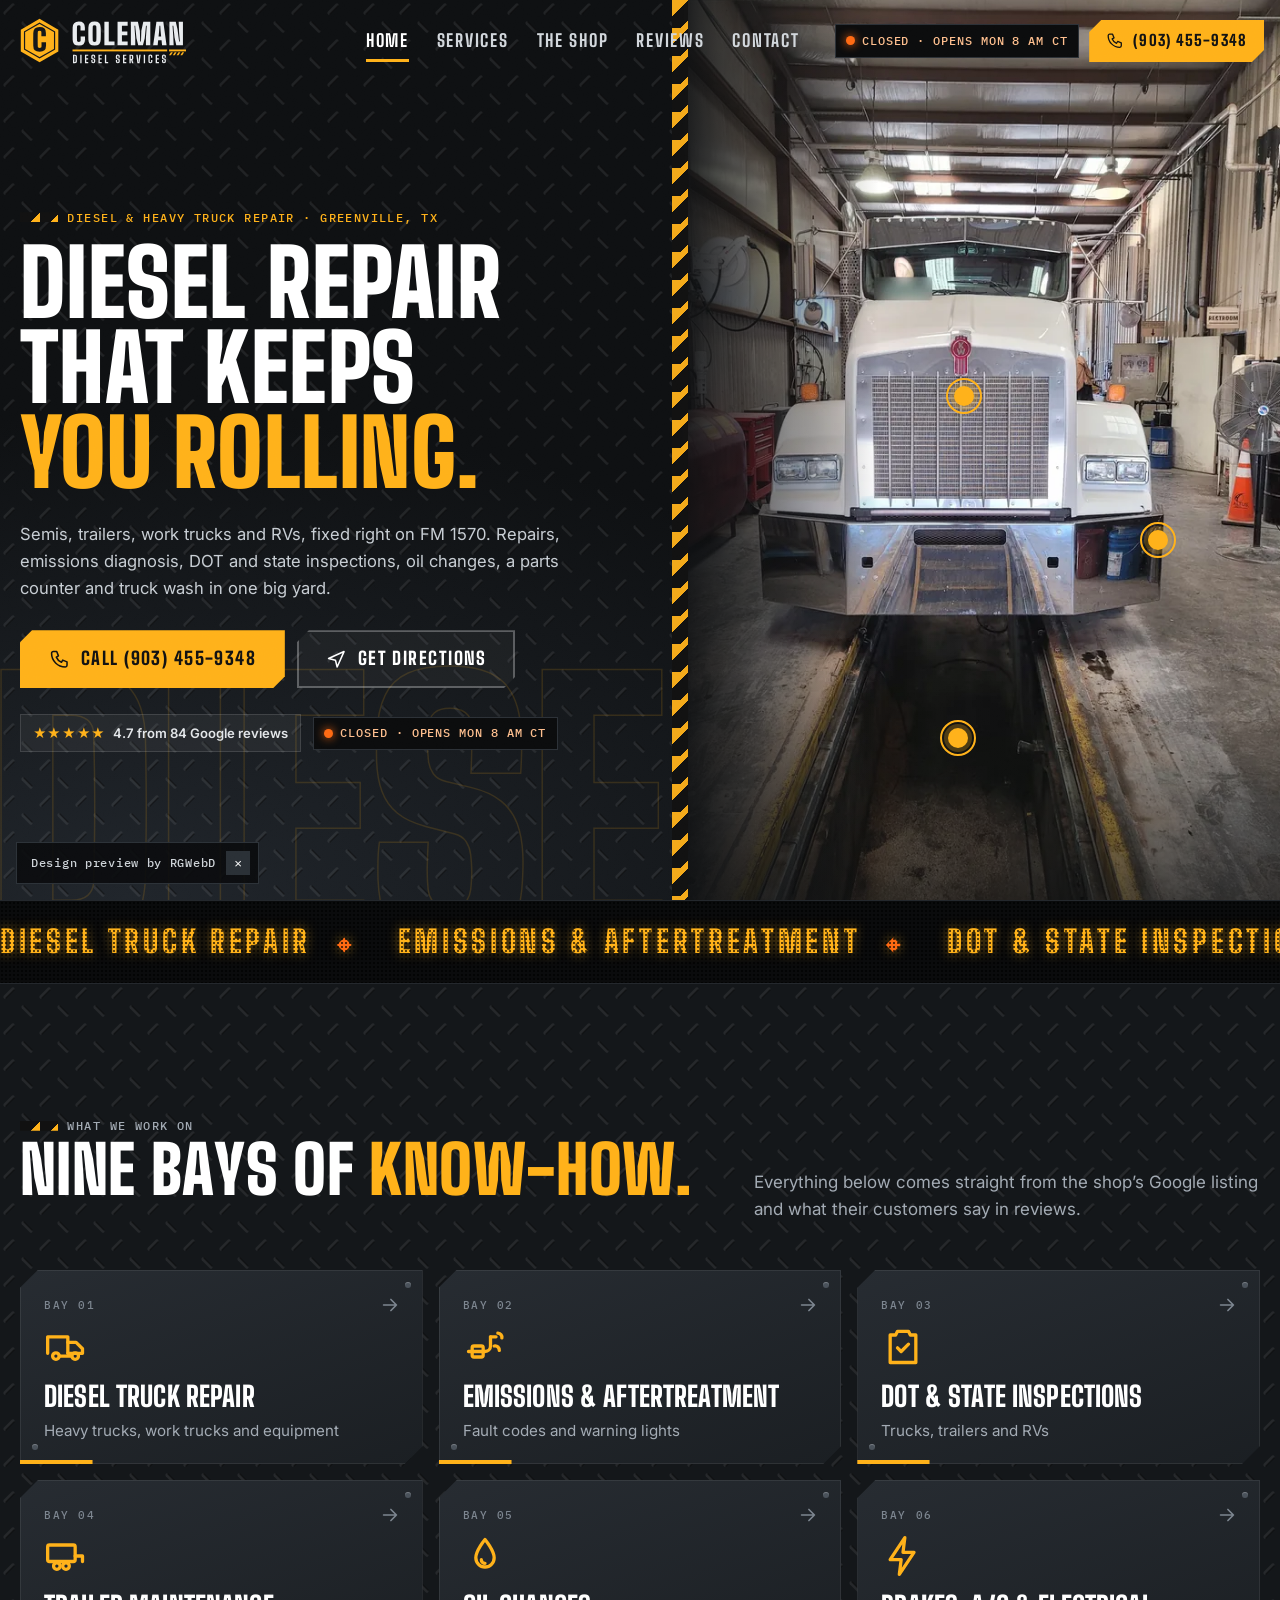
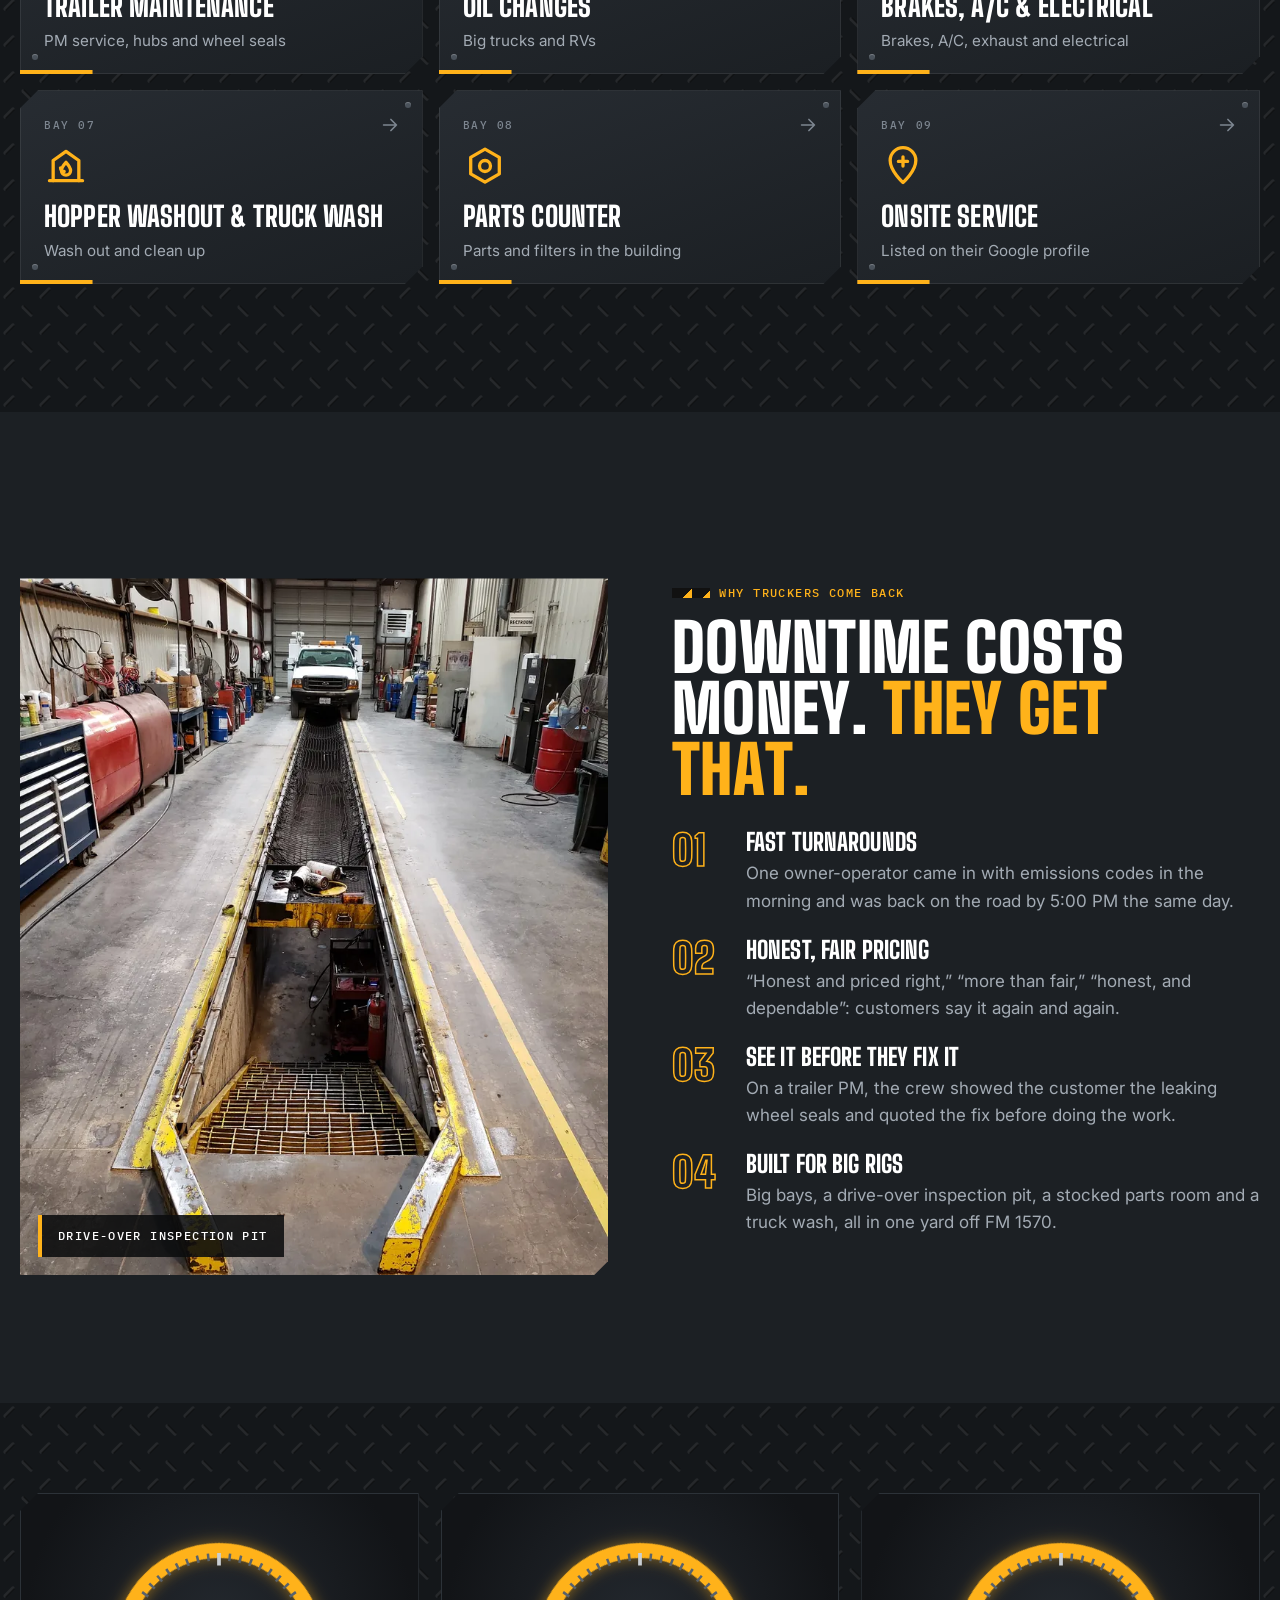
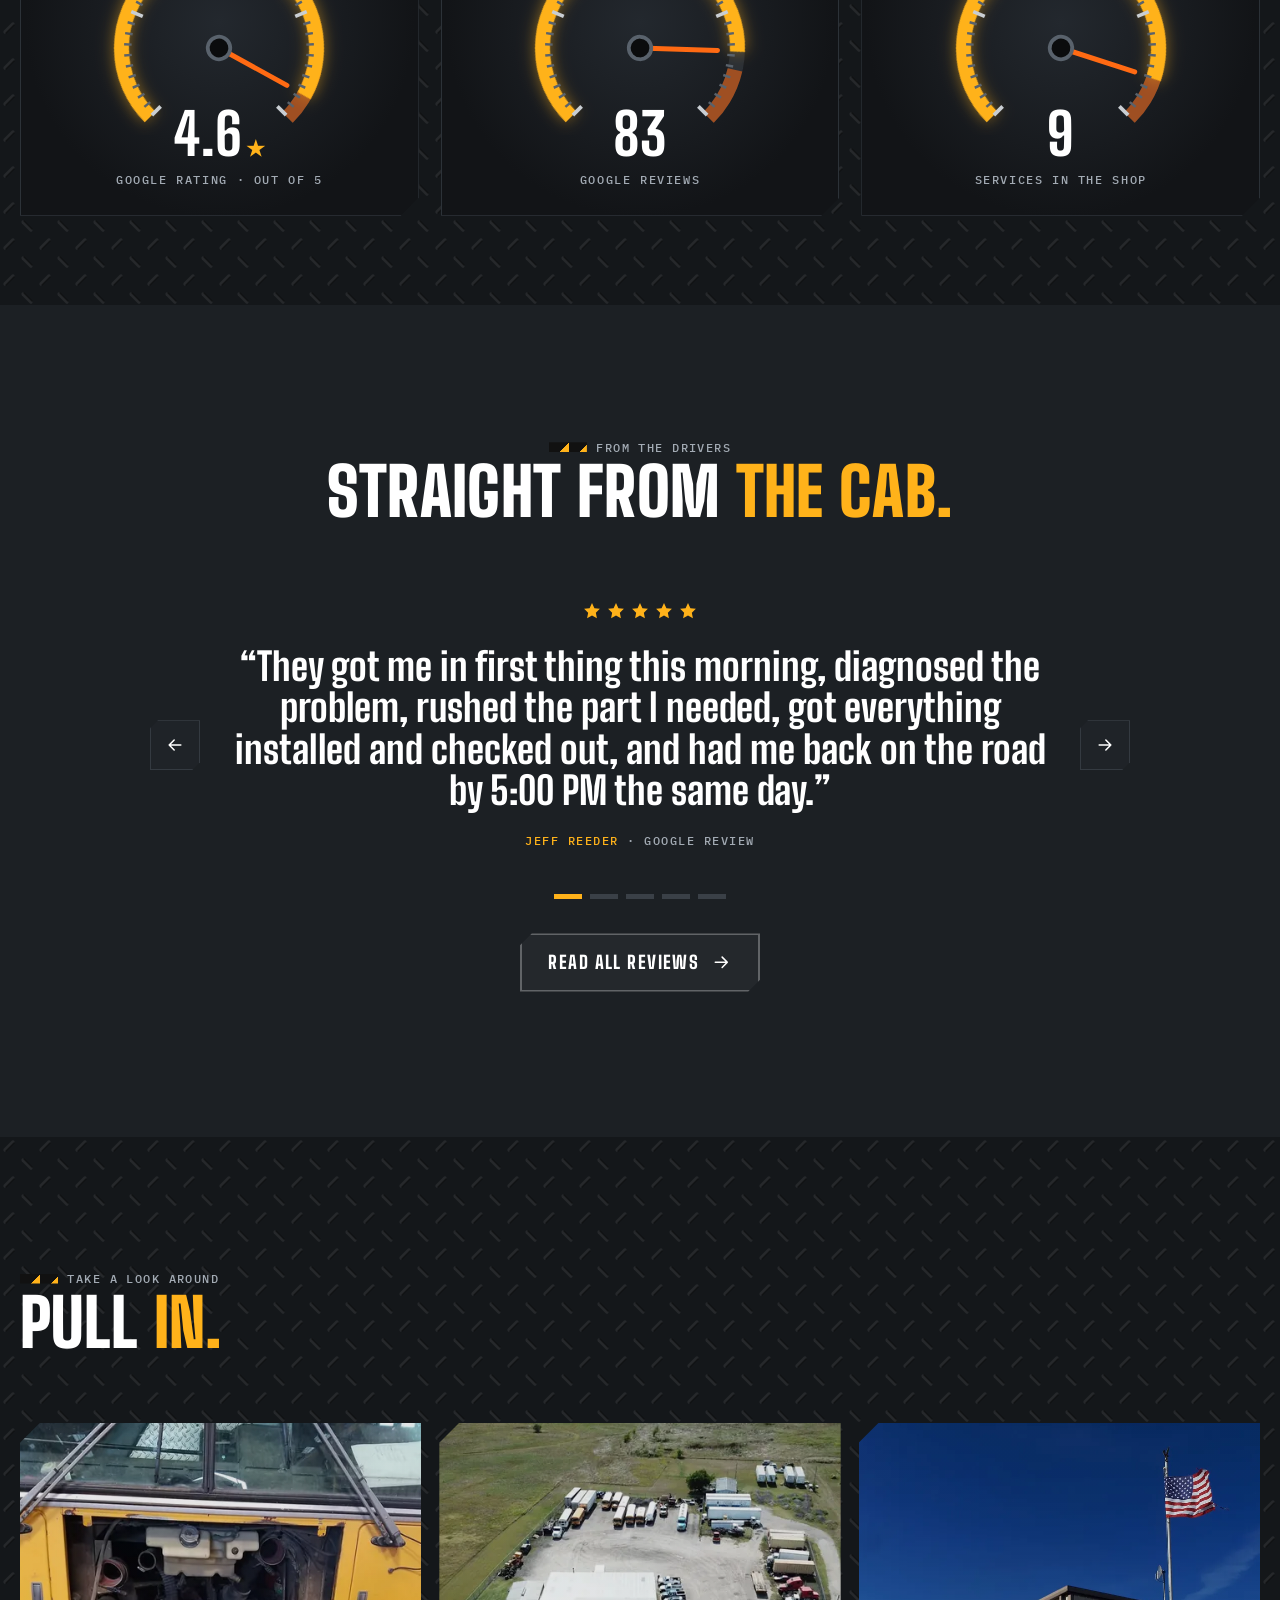
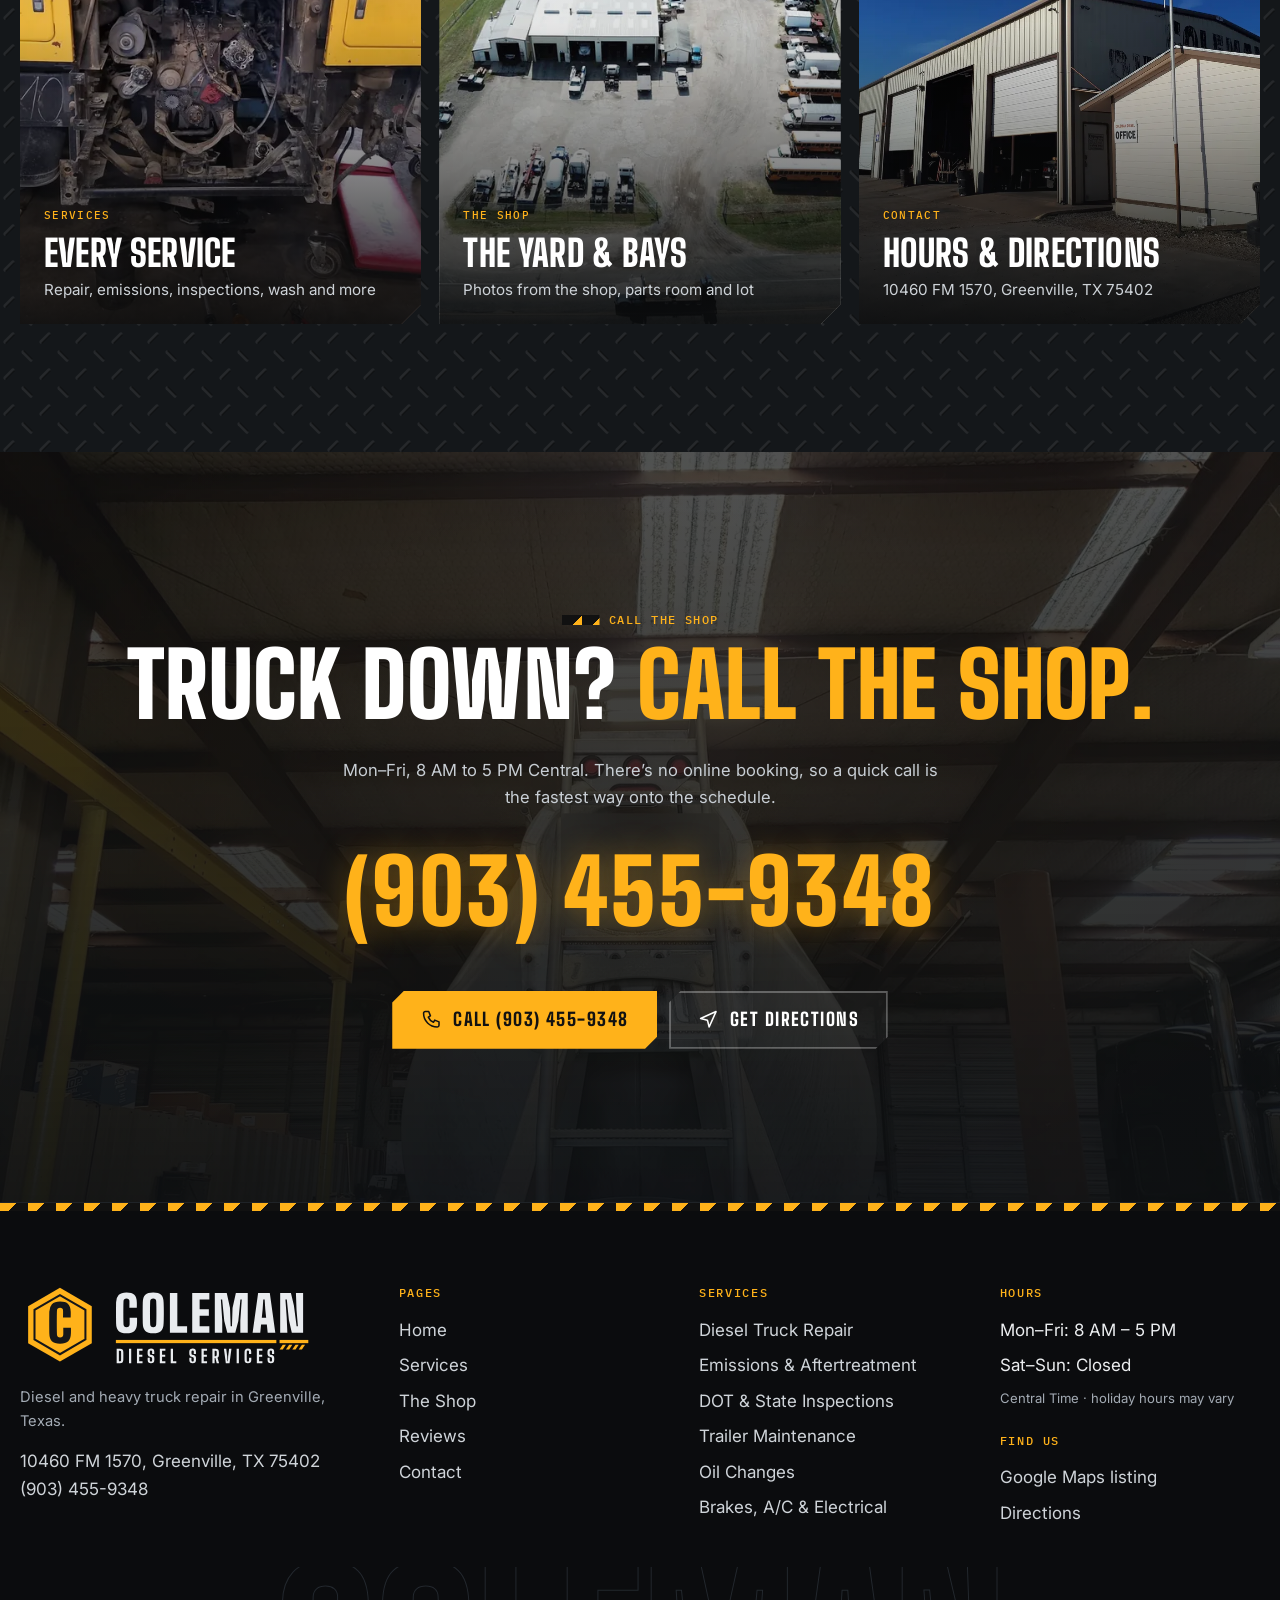
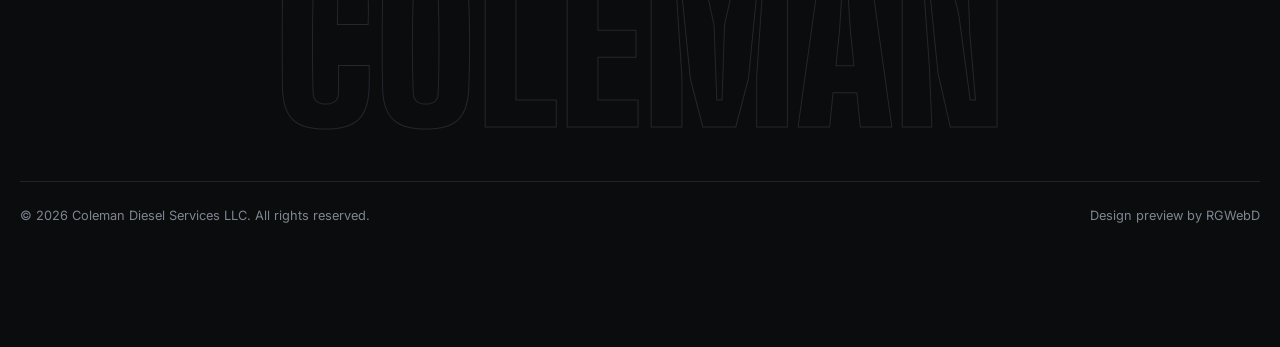
==== index.html @ b2504d12 "Coleman Diesel Services demo site: first build" ====
<!doctype html><html lang="en"><head><meta charset="utf-8"><meta name="viewport" content="width=device-width,initial-scale=1,viewport-fit=cover">
<title>Coleman Diesel Services | Diesel &amp; Heavy Truck Repair in Greenville, TX</title><meta name="description" content="Diesel and heavy truck repair in Greenville, TX: emissions diagnosis, DOT &amp; state inspections, trailer PM, oil changes, parts and truck wash. 4.7★ from 84 Google reviews. Call (903) 455-9348."><link rel="canonical" href="https://rgwebd.github.io/colemandiesel/"><meta name="robots" content="index,follow">
<meta name="theme-color" content="#0E1012"><link rel="icon" href="favicon.ico" sizes="any"><link rel="icon" href="assets/coleman-favicon.svg" type="image/svg+xml"><link rel="apple-touch-icon" href="apple-touch-icon.png">
<meta property="og:type" content="website"><meta property="og:site_name" content="Coleman Diesel Services"><meta property="og:title" content="Coleman Diesel Services | Diesel &amp; Heavy Truck Repair in Greenville, TX"><meta property="og:description" content="Diesel and heavy truck repair in Greenville, TX: emissions diagnosis, DOT &amp; state inspections, trailer PM, oil changes, parts and truck wash. 4.7★ from 84 Google reviews. Call (903) 455-9348."><meta property="og:url" content="https://rgwebd.github.io/colemandiesel/"><meta property="og:image" content="https://rgwebd.github.io/colemandiesel/assets/og-image.jpg"><meta property="og:image:width" content="1200"><meta property="og:image:height" content="630"><meta property="og:locale" content="en_US">
<meta name="twitter:card" content="summary_large_image"><meta name="twitter:title" content="Coleman Diesel Services | Diesel &amp; Heavy Truck Repair in Greenville, TX"><meta name="twitter:description" content="Diesel and heavy truck repair in Greenville, TX: emissions diagnosis, DOT &amp; state inspections, trailer PM, oil changes, parts and truck wash. 4.7★ from 84 Google reviews. Call (903) 455-9348."><meta name="twitter:image" content="https://rgwebd.github.io/colemandiesel/assets/og-image.jpg">
<link rel="preload" href="assets/fonts/bigshoulders.woff2" as="font" type="font/woff2" crossorigin><link rel="preload" href="assets/fonts/inter.woff2" as="font" type="font/woff2" crossorigin>
<link rel="stylesheet" href="assets/styles.css"><script>document.documentElement.classList.add('js')</script><script type="application/ld+json">{"@context": "https://schema.org", "@type": "AutoRepair", "@id": "https://rgwebd.github.io/colemandiesel/#business", "name": "Coleman Diesel Services LLC", "alternateName": "Coleman Diesel Services", "description": "Diesel and heavy truck repair shop in Greenville, Texas: diesel truck repair, emissions and aftertreatment diagnosis, DOT and state inspections, trailer maintenance, oil changes, brakes, A/C, a parts counter, and hopper washout and truck wash.", "url": "https://rgwebd.github.io/colemandiesel/", "telephone": "+1-903-455-9348", "image": ["https://rgwebd.github.io/colemandiesel/assets/img/g03-1600.webp", "https://rgwebd.github.io/colemandiesel/assets/img/g19-1600.webp", "https://rgwebd.github.io/colemandiesel/assets/og-image.jpg"], "logo": "https://rgwebd.github.io/colemandiesel/assets/favicon-512.png", "address": {"@type": "PostalAddress", "streetAddress": "10460 FM 1570", "addressLocality": "Greenville", "addressRegion": "TX", "postalCode": "75402", "addressCountry": "US"}, "geo": {"@type": "GeoCoordinates", "latitude": 33.0779342, "longitude": -96.152201}, "hasMap": "https://www.google.com/maps/place/Coleman+Diesel+Services+LLC/@33.0779342,-96.152201,17z/", "sameAs": ["https://www.google.com/maps/place/Coleman+Diesel+Services+LLC/@33.0779342,-96.152201,17z/"], "openingHoursSpecification": [{"@type": "OpeningHoursSpecification", "dayOfWeek": ["Monday", "Tuesday", "Wednesday", "Thursday", "Friday"], "opens": "08:00", "closes": "17:00"}], "paymentAccepted": "Check, Credit Card, Debit Card, NFC mobile payments", "amenityFeature": [{"@type": "LocationFeatureSpecification", "name": "Wheelchair-accessible parking lot", "value": true}, {"@type": "LocationFeatureSpecification", "name": "Wheelchair-accessible restroom", "value": true}, {"@type": "LocationFeatureSpecification", "name": "Restroom", "value": true}, {"@type": "LocationFeatureSpecification", "name": "On-site parking", "value": true}], "aggregateRating": {"@type": "AggregateRating", "ratingValue": 4.7, "reviewCount": 84, "bestRating": 5}, "makesOffer": [{"@type": "Offer", "itemOffered": {"@type": "Service", "name": "Diesel Truck Repair", "url": "https://rgwebd.github.io/colemandiesel/services.html#diesel-repair"}}, {"@type": "Offer", "itemOffered": {"@type": "Service", "name": "Emissions & Aftertreatment", "url": "https://rgwebd.github.io/colemandiesel/services.html#emissions"}}, {"@type": "Offer", "itemOffered": {"@type": "Service", "name": "DOT & State Inspections", "url": "https://rgwebd.github.io/colemandiesel/services.html#inspections"}}, {"@type": "Offer", "itemOffered": {"@type": "Service", "name": "Trailer Maintenance", "url": "https://rgwebd.github.io/colemandiesel/services.html#trailers"}}, {"@type": "Offer", "itemOffered": {"@type": "Service", "name": "Oil Changes", "url": "https://rgwebd.github.io/colemandiesel/services.html#oil-change"}}, {"@type": "Offer", "itemOffered": {"@type": "Service", "name": "Brakes, A/C & Electrical", "url": "https://rgwebd.github.io/colemandiesel/services.html#brakes-ac-electrical"}}, {"@type": "Offer", "itemOffered": {"@type": "Service", "name": "Hopper Washout & Truck Wash", "url": "https://rgwebd.github.io/colemandiesel/services.html#wash"}}, {"@type": "Offer", "itemOffered": {"@type": "Service", "name": "Parts Counter", "url": "https://rgwebd.github.io/colemandiesel/services.html#parts"}}, {"@type": "Offer", "itemOffered": {"@type": "Service", "name": "Onsite Service", "url": "https://rgwebd.github.io/colemandiesel/services.html#onsite"}}]}</script></head>
<body><a class="skip" href="#main">Skip to content</a><div class="progress" aria-hidden="true"></div>
<header class="hdr"><div class="wrap"><a class="brand" href="index.html" aria-label="Coleman Diesel Services home"><img src="assets/coleman-horizontal-light.svg" width="363" height="106" alt="Coleman Diesel Services"></a>
<nav class="nav" aria-label="Main"><a href="index.html" aria-current="page">Home</a><a href="services.html">Services</a><a href="shop.html">The Shop</a><a href="reviews.html">Reviews</a><a href="contact.html">Contact</a></nav><div class="hdr-cta"><span class="status" data-status><i></i><span>Mon–Fri 8 AM–5 PM CT</span></span><a class="btn sm mag" href="tel:+19034559348"><svg viewBox="0 0 24 24" fill="none" stroke="currentColor" stroke-width="1.8" stroke-linecap="round" stroke-linejoin="round" aria-hidden="true"><path d="M5 3h4l2 5-2.5 1.5a11 11 0 0 0 6 6L16 13l5 2v4a2 2 0 0 1-2 2A16 16 0 0 1 3 5a2 2 0 0 1 2-2z"/></svg><span class="lbl">(903) 455-9348</span></a></div>
<button class="burger" type="button" aria-expanded="false" aria-controls="mnav" aria-label="Open menu"><span></span><span></span><span></span></button></div></header>
<nav class="mnav" id="mnav" aria-label="Mobile" aria-hidden="true"><a href="index.html" aria-current="page">Home</a><a href="services.html">Services</a><a href="shop.html">The Shop</a><a href="reviews.html">Reviews</a><a href="contact.html">Contact</a><div class="ctas"><a class="btn mag " href="tel:+19034559348"><svg viewBox="0 0 24 24" fill="none" stroke="currentColor" stroke-width="1.8" stroke-linecap="round" stroke-linejoin="round" aria-hidden="true"><path d="M5 3h4l2 5-2.5 1.5a11 11 0 0 0 6 6L16 13l5 2v4a2 2 0 0 1-2 2A16 16 0 0 1 3 5a2 2 0 0 1 2-2z"/></svg><span class="lbl">Call (903) 455-9348</span></a><a class="btn mag ghost" href="https://www.google.com/maps/dir/?api=1&destination=Coleman+Diesel+Services+LLC%2C+10460+FM+1570%2C+Greenville%2C+TX+75402" target="_blank" rel="noopener"><svg viewBox="0 0 24 24" fill="none" stroke="currentColor" stroke-width="1.8" stroke-linecap="round" stroke-linejoin="round" aria-hidden="true"><path d="M3 11l18-8-8 18-2-8z"/></svg><span class="lbl">Get directions</span></a></div><p style="margin-top:18px"><span class="status" data-status><i></i><span>Mon–Fri 8 AM–5 PM CT</span></span></p></nav><main id="main"><div class="door" aria-hidden="true"><div class="slats"></div><div class="beacon"><img src="assets/coleman-emblem.svg" width="100" height="100" alt=""><p>BAY DOOR OPENING</p></div></div>
<section class="hero" aria-labelledby="h1"><div class="bgword" aria-hidden="true">DIESEL</div>
<div class="hero-copy"><p class="kicker fade">Diesel &amp; heavy truck repair · Greenville, TX</p>
<h1 id="h1"><span class="l"><span>Diesel repair</span></span><span class="l"><span>that keeps</span></span><span class="l"><span class="amb">you rolling.</span></span></h1>
<p class="lead fade">Semis, trailers, work trucks and RVs, fixed right on FM 1570. Repairs, emissions diagnosis, DOT and state inspections, oil changes, a parts counter and truck wash in one big yard.</p>
<div class="ctas fade d2"><a class="btn mag " href="tel:+19034559348"><svg viewBox="0 0 24 24" fill="none" stroke="currentColor" stroke-width="1.8" stroke-linecap="round" stroke-linejoin="round" aria-hidden="true"><path d="M5 3h4l2 5-2.5 1.5a11 11 0 0 0 6 6L16 13l5 2v4a2 2 0 0 1-2 2A16 16 0 0 1 3 5a2 2 0 0 1 2-2z"/></svg><span class="lbl">Call (903) 455-9348</span></a><a class="btn mag ghost" href="https://www.google.com/maps/dir/?api=1&destination=Coleman+Diesel+Services+LLC%2C+10460+FM+1570%2C+Greenville%2C+TX+75402" target="_blank" rel="noopener"><svg viewBox="0 0 24 24" fill="none" stroke="currentColor" stroke-width="1.8" stroke-linecap="round" stroke-linejoin="round" aria-hidden="true"><path d="M3 11l18-8-8 18-2-8z"/></svg><span class="lbl">Get directions</span></a></div>
<div class="trust fade d2"><a class="chip" href="https://maps.app.goo.gl/Wjjb2HDQk1zbNbVv6" target="_blank" rel="noopener"><span class="st">★★★★★</span> 4.7 from 84 Google reviews</a><span class="status" data-status><i></i><span>Mon–Fri 8 AM–5 PM CT</span></span></div></div>
<div class="hero-media"><div class="ph"><img src="assets/img/g03-1600.webp" srcset="assets/img/g03-800.webp 800w, assets/img/g03-1600.webp 1500w" sizes="(max-width:980px) 100vw, 48vw" width="1500" height="2000" alt="White Kenworth parked over the inspection pit inside the shop" fetchpriority="high" decoding="async"></div><div class="beam" aria-hidden="true"></div><span class="post" aria-hidden="true"></span>
<div class="hs" style="left:48%;top:44%"><a href="services.html#diesel-repair"><span class="dot"></span><span class="lb">Diesel truck repair</span></a></div>
<div class="hs" style="left:47%;top:82%"><a href="services.html#inspections"><span class="dot"></span><span class="lb">Drive-over inspection pit</span></a></div>
<div class="hs" style="left:80%;top:60%"><a href="services.html#oil-change"><span class="dot"></span><span class="lb">Oil changes</span></a></div></div></section>
<div class="ticker" aria-hidden="true"><ul><li>Diesel Truck Repair</li><li>Emissions & Aftertreatment</li><li>DOT & State Inspections</li><li>Trailer Maintenance</li><li>Oil Changes</li><li>Brakes, A/C & Electrical</li><li>Hopper Washout & Truck Wash</li><li>Parts Counter</li><li>Onsite Service</li><li>Diesel Truck Repair</li><li>Emissions & Aftertreatment</li><li>DOT & State Inspections</li><li>Trailer Maintenance</li><li>Oil Changes</li><li>Brakes, A/C & Electrical</li><li>Hopper Washout & Truck Wash</li><li>Parts Counter</li><li>Onsite Service</li></ul></div>
<section class="sec plate"><div class="wrap"><div class="head"><div><p class="kicker">What we work on</p><h2 class="split-h">Nine bays of <span class="amb">know-how.</span></h2></div><p>Everything below comes straight from the shop’s Google listing and what their customers say in reviews.</p></div>
<div class="tags stagger"><a class="tcard" href="services.html#diesel-repair"><i class="rv a"></i><i class="rv b"></i><span class="no">BAY 01</span><span class="ic"><svg viewBox="0 0 24 24" fill="none" stroke="currentColor" stroke-width="1.8" stroke-linecap="round" stroke-linejoin="round" aria-hidden="true"><path d="M2 16V7h11v9"/><path d="M13 10h4.5l3.5 3.5V16h-8"/><circle cx="6.5" cy="17.5" r="1.8"/><circle cx="17" cy="17.5" r="1.8"/><path d="M8.3 17.5h6.9"/></svg></span><h3>Diesel Truck Repair</h3><p>Heavy trucks, work trucks and equipment</p><span class="arrow"><svg viewBox="0 0 24 24" fill="none" stroke="currentColor" stroke-width="1.8" stroke-linecap="round" stroke-linejoin="round" aria-hidden="true"><path d="M5 12h14M13 6l6 6-6 6"/></svg></span></a><a class="tcard" href="services.html#emissions"><i class="rv a"></i><i class="rv b"></i><span class="no">BAY 02</span><span class="ic"><svg viewBox="0 0 24 24" fill="none" stroke="currentColor" stroke-width="1.8" stroke-linecap="round" stroke-linejoin="round" aria-hidden="true"><path d="M3 15h9a3 3 0 0 0 3-3V7"/><path d="M15 7h3"/><path d="M17 12c1.8-.4 2.8 1 2.8 2.4M19 5c1.6.2 2.4 1.4 2.2 2.6"/><rect x="5" y="12" width="6" height="6" rx="1"/></svg></span><h3>Emissions & Aftertreatment</h3><p>Fault codes and warning lights</p><span class="arrow"><svg viewBox="0 0 24 24" fill="none" stroke="currentColor" stroke-width="1.8" stroke-linecap="round" stroke-linejoin="round" aria-hidden="true"><path d="M5 12h14M13 6l6 6-6 6"/></svg></span></a><a class="tcard" href="services.html#inspections"><i class="rv a"></i><i class="rv b"></i><span class="no">BAY 03</span><span class="ic"><svg viewBox="0 0 24 24" fill="none" stroke="currentColor" stroke-width="1.8" stroke-linecap="round" stroke-linejoin="round" aria-hidden="true"><path d="M9 4h6l1 2h3v15H5V6h3z"/><path d="M9 13l2 2 4-4"/></svg></span><h3>DOT & State Inspections</h3><p>Trucks, trailers and RVs</p><span class="arrow"><svg viewBox="0 0 24 24" fill="none" stroke="currentColor" stroke-width="1.8" stroke-linecap="round" stroke-linejoin="round" aria-hidden="true"><path d="M5 12h14M13 6l6 6-6 6"/></svg></span></a><a class="tcard" href="services.html#trailers"><i class="rv a"></i><i class="rv b"></i><span class="no">BAY 04</span><span class="ic"><svg viewBox="0 0 24 24" fill="none" stroke="currentColor" stroke-width="1.8" stroke-linecap="round" stroke-linejoin="round" aria-hidden="true"><rect x="2" y="6" width="15" height="9" rx="1"/><path d="M17 12h4v3"/><circle cx="7" cy="17.5" r="1.8"/><circle cx="12" cy="17.5" r="1.8"/></svg></span><h3>Trailer Maintenance</h3><p>PM service, hubs and wheel seals</p><span class="arrow"><svg viewBox="0 0 24 24" fill="none" stroke="currentColor" stroke-width="1.8" stroke-linecap="round" stroke-linejoin="round" aria-hidden="true"><path d="M5 12h14M13 6l6 6-6 6"/></svg></span></a><a class="tcard" href="services.html#oil-change"><i class="rv a"></i><i class="rv b"></i><span class="no">BAY 05</span><span class="ic"><svg viewBox="0 0 24 24" fill="none" stroke="currentColor" stroke-width="1.8" stroke-linecap="round" stroke-linejoin="round" aria-hidden="true"><path d="M12 3s5 6 5 10a5 5 0 0 1-10 0c0-4 5-10 5-10z"/><path d="M10 14a2 2 0 0 0 2 2"/></svg></span><h3>Oil Changes</h3><p>Big trucks and RVs</p><span class="arrow"><svg viewBox="0 0 24 24" fill="none" stroke="currentColor" stroke-width="1.8" stroke-linecap="round" stroke-linejoin="round" aria-hidden="true"><path d="M5 12h14M13 6l6 6-6 6"/></svg></span></a><a class="tcard" href="services.html#brakes-ac-electrical"><i class="rv a"></i><i class="rv b"></i><span class="no">BAY 06</span><span class="ic"><svg viewBox="0 0 24 24" fill="none" stroke="currentColor" stroke-width="1.8" stroke-linecap="round" stroke-linejoin="round" aria-hidden="true"><path d="M13 2L5 14h6l-1 8 8-12h-6z"/></svg></span><h3>Brakes, A/C & Electrical</h3><p>Brakes, A/C, exhaust and electrical</p><span class="arrow"><svg viewBox="0 0 24 24" fill="none" stroke="currentColor" stroke-width="1.8" stroke-linecap="round" stroke-linejoin="round" aria-hidden="true"><path d="M5 12h14M13 6l6 6-6 6"/></svg></span></a><a class="tcard" href="services.html#wash"><i class="rv a"></i><i class="rv b"></i><span class="no">BAY 07</span><span class="ic"><svg viewBox="0 0 24 24" fill="none" stroke="currentColor" stroke-width="1.8" stroke-linecap="round" stroke-linejoin="round" aria-hidden="true"><path d="M3 20h18"/><path d="M5 20V9l7-5 7 5v11"/><path d="M9 13c0 1.2.9 2 2 2M12 10s2.5 2.8 2.5 4.5a2.5 2.5 0 0 1-5 0C9.5 12.8 12 10 12 10z"/></svg></span><h3>Hopper Washout & Truck Wash</h3><p>Wash out and clean up</p><span class="arrow"><svg viewBox="0 0 24 24" fill="none" stroke="currentColor" stroke-width="1.8" stroke-linecap="round" stroke-linejoin="round" aria-hidden="true"><path d="M5 12h14M13 6l6 6-6 6"/></svg></span></a><a class="tcard" href="services.html#parts"><i class="rv a"></i><i class="rv b"></i><span class="no">BAY 08</span><span class="ic"><svg viewBox="0 0 24 24" fill="none" stroke="currentColor" stroke-width="1.8" stroke-linecap="round" stroke-linejoin="round" aria-hidden="true"><path d="M12 2.8l7.8 4.5v9L12 20.8l-7.8-4.5v-9z"/><circle cx="12" cy="12" r="3"/></svg></span><h3>Parts Counter</h3><p>Parts and filters in the building</p><span class="arrow"><svg viewBox="0 0 24 24" fill="none" stroke="currentColor" stroke-width="1.8" stroke-linecap="round" stroke-linejoin="round" aria-hidden="true"><path d="M5 12h14M13 6l6 6-6 6"/></svg></span></a><a class="tcard" href="services.html#onsite"><i class="rv a"></i><i class="rv b"></i><span class="no">BAY 09</span><span class="ic"><svg viewBox="0 0 24 24" fill="none" stroke="currentColor" stroke-width="1.8" stroke-linecap="round" stroke-linejoin="round" aria-hidden="true"><path d="M12 21s7-6.2 7-12a7 7 0 0 0-14 0c0 5.8 7 12 7 12z"/><path d="M9.5 9.5l5 0M12 7v5"/></svg></span><h3>Onsite Service</h3><p>Listed on their Google profile</p><span class="arrow"><svg viewBox="0 0 24 24" fill="none" stroke="currentColor" stroke-width="1.8" stroke-linecap="round" stroke-linejoin="round" aria-hidden="true"><path d="M5 12h14M13 6l6 6-6 6"/></svg></span></a></div></div></section>
<section class="sec g2"><div class="wrap why"><div class="why-img ch" data-r="left"><img src="assets/img/g04-1600.webp" srcset="assets/img/g04-800.webp 800w, assets/img/g04-1600.webp 1500w" sizes="(max-width:980px) 100vw, 50vw" width="1500" height="2000" alt="Drive-over inspection pit running down the shop bay" loading="lazy" decoding="async" data-px="0.06"><span class="stamp">Drive-over inspection pit</span></div>
<div data-r><p class="kicker">Why truckers come back</p><h2 class="split-h">Downtime costs money. <span class="amb">They get that.</span></h2>
<div class="pts"><div class="pt"><span class="n">01</span><div><h3>Fast turnarounds</h3><p>One owner-operator came in with emissions codes in the morning and was back on the road by 5:00 PM the same day.</p></div></div>
<div class="pt"><span class="n">02</span><div><h3>Honest, fair pricing</h3><p>“Honest and priced right,” “more than fair,” “honest, and dependable”: customers say it again and again.</p></div></div>
<div class="pt"><span class="n">03</span><div><h3>See it before they fix it</h3><p>On a trailer PM, the crew showed the customer the leaking wheel seals and quoted the fix before doing the work.</p></div></div>
<div class="pt"><span class="n">04</span><div><h3>Built for big rigs</h3><p>Big bays, a drive-over inspection pit, a stocked parts room and a truck wash, all in one yard off FM 1570.</p></div></div></div></div></div></section>
<section class="sec tight plate"><div class="wrap"><div class="gauges stagger"><div class="gauge"><svg viewBox="0 0 200 170" aria-hidden="true"><circle class="trk" cx="100" cy="100" r="78" stroke-dasharray="367.57 490.09" transform="rotate(135 100 100)"/>
<circle class="red" cx="100" cy="100" r="78" stroke-dasharray="44.11 490.09" stroke-dashoffset="-323.46" transform="rotate(135 100 100)"/>
<circle class="val" cx="100" cy="100" r="78" stroke-dasharray="367.57 490.09" style="stroke-dashoffset:367.57" data-len="367.57" data-frac="0.94" transform="rotate(135 100 100)"/>
<g class="ticks"><line class="mj" x1="53.3" y1="146.7" x2="46.3" y2="153.7"/><line class="" x1="45.0" y1="143.3" x2="40.3" y2="147.1"/><line class="" x1="40.3" y1="136.6" x2="35.2" y2="139.7"/><line class="" x1="36.4" y1="129.3" x2="31.0" y2="131.8"/><line class="" x1="33.4" y1="121.6" x2="27.7" y2="123.5"/><line class="" x1="31.3" y1="113.7" x2="25.5" y2="114.8"/><line class="" x1="30.2" y1="105.5" x2="24.2" y2="106.0"/><line class="" x1="30.1" y1="97.3" x2="24.1" y2="97.0"/><line class="" x1="30.9" y1="89.0" x2="24.9" y2="88.1"/><line class="" x1="32.6" y1="81.0" x2="26.9" y2="79.4"/><line class="mj" x1="39.0" y1="74.7" x2="29.8" y2="70.9"/><line class="" x1="38.9" y1="65.8" x2="33.7" y2="62.9"/><line class="" x1="43.4" y1="58.9" x2="38.5" y2="55.3"/><line class="" x1="48.6" y1="52.5" x2="44.2" y2="48.4"/><line class="" x1="54.5" y1="46.8" x2="50.6" y2="42.2"/><line class="" x1="61.1" y1="41.8" x2="57.8" y2="36.8"/><line class="" x1="68.2" y1="37.6" x2="65.5" y2="32.3"/><line class="" x1="75.8" y1="34.3" x2="73.7" y2="28.7"/><line class="" x1="83.7" y1="31.9" x2="82.3" y2="26.1"/><line class="" x1="91.8" y1="30.5" x2="91.1" y2="24.5"/><line class="mj" x1="100.0" y1="34.0" x2="100.0" y2="24.0"/><line class="" x1="108.2" y1="30.5" x2="108.9" y2="24.5"/><line class="" x1="116.3" y1="31.9" x2="117.7" y2="26.1"/><line class="" x1="124.2" y1="34.3" x2="126.3" y2="28.7"/><line class="" x1="131.8" y1="37.6" x2="134.5" y2="32.3"/><line class="" x1="138.9" y1="41.8" x2="142.2" y2="36.8"/><line class="" x1="145.5" y1="46.8" x2="149.4" y2="42.2"/><line class="" x1="151.4" y1="52.5" x2="155.8" y2="48.4"/><line class="" x1="156.6" y1="58.9" x2="161.5" y2="55.3"/><line class="" x1="161.1" y1="65.8" x2="166.3" y2="62.9"/><line class="mj" x1="161.0" y1="74.7" x2="170.2" y2="70.9"/><line class="" x1="167.4" y1="81.0" x2="173.1" y2="79.4"/><line class="" x1="169.1" y1="89.0" x2="175.1" y2="88.1"/><line class="" x1="169.9" y1="97.3" x2="175.9" y2="97.0"/><line class="" x1="169.8" y1="105.5" x2="175.8" y2="106.0"/><line class="" x1="168.7" y1="113.7" x2="174.5" y2="114.8"/><line class="" x1="166.6" y1="121.6" x2="172.3" y2="123.5"/><line class="" x1="163.6" y1="129.3" x2="169.0" y2="131.8"/><line class="" x1="159.7" y1="136.6" x2="164.8" y2="139.7"/><line class="" x1="155.0" y1="143.3" x2="159.7" y2="147.1"/><line class="mj" x1="146.7" y1="146.7" x2="153.7" y2="153.7"/></g><g class="ndl" data-deg="118.8"><line x1="100" y1="100" x2="100" y2="38"/><circle cx="100" cy="100" r="9"/></g></svg>
<div class="num" data-count="4.7" data-dec="1"><b>4.7</b><small>★</small></div><div class="lab">Google rating · out of 5</div></div><div class="gauge"><svg viewBox="0 0 200 170" aria-hidden="true"><circle class="trk" cx="100" cy="100" r="78" stroke-dasharray="367.57 490.09" transform="rotate(135 100 100)"/>
<circle class="red" cx="100" cy="100" r="78" stroke-dasharray="44.11 490.09" stroke-dashoffset="-323.46" transform="rotate(135 100 100)"/>
<circle class="val" cx="100" cy="100" r="78" stroke-dasharray="367.57 490.09" style="stroke-dashoffset:367.57" data-len="367.57" data-frac="0.84" transform="rotate(135 100 100)"/>
<g class="ticks"><line class="mj" x1="53.3" y1="146.7" x2="46.3" y2="153.7"/><line class="" x1="45.0" y1="143.3" x2="40.3" y2="147.1"/><line class="" x1="40.3" y1="136.6" x2="35.2" y2="139.7"/><line class="" x1="36.4" y1="129.3" x2="31.0" y2="131.8"/><line class="" x1="33.4" y1="121.6" x2="27.7" y2="123.5"/><line class="" x1="31.3" y1="113.7" x2="25.5" y2="114.8"/><line class="" x1="30.2" y1="105.5" x2="24.2" y2="106.0"/><line class="" x1="30.1" y1="97.3" x2="24.1" y2="97.0"/><line class="" x1="30.9" y1="89.0" x2="24.9" y2="88.1"/><line class="" x1="32.6" y1="81.0" x2="26.9" y2="79.4"/><line class="mj" x1="39.0" y1="74.7" x2="29.8" y2="70.9"/><line class="" x1="38.9" y1="65.8" x2="33.7" y2="62.9"/><line class="" x1="43.4" y1="58.9" x2="38.5" y2="55.3"/><line class="" x1="48.6" y1="52.5" x2="44.2" y2="48.4"/><line class="" x1="54.5" y1="46.8" x2="50.6" y2="42.2"/><line class="" x1="61.1" y1="41.8" x2="57.8" y2="36.8"/><line class="" x1="68.2" y1="37.6" x2="65.5" y2="32.3"/><line class="" x1="75.8" y1="34.3" x2="73.7" y2="28.7"/><line class="" x1="83.7" y1="31.9" x2="82.3" y2="26.1"/><line class="" x1="91.8" y1="30.5" x2="91.1" y2="24.5"/><line class="mj" x1="100.0" y1="34.0" x2="100.0" y2="24.0"/><line class="" x1="108.2" y1="30.5" x2="108.9" y2="24.5"/><line class="" x1="116.3" y1="31.9" x2="117.7" y2="26.1"/><line class="" x1="124.2" y1="34.3" x2="126.3" y2="28.7"/><line class="" x1="131.8" y1="37.6" x2="134.5" y2="32.3"/><line class="" x1="138.9" y1="41.8" x2="142.2" y2="36.8"/><line class="" x1="145.5" y1="46.8" x2="149.4" y2="42.2"/><line class="" x1="151.4" y1="52.5" x2="155.8" y2="48.4"/><line class="" x1="156.6" y1="58.9" x2="161.5" y2="55.3"/><line class="" x1="161.1" y1="65.8" x2="166.3" y2="62.9"/><line class="mj" x1="161.0" y1="74.7" x2="170.2" y2="70.9"/><line class="" x1="167.4" y1="81.0" x2="173.1" y2="79.4"/><line class="" x1="169.1" y1="89.0" x2="175.1" y2="88.1"/><line class="" x1="169.9" y1="97.3" x2="175.9" y2="97.0"/><line class="" x1="169.8" y1="105.5" x2="175.8" y2="106.0"/><line class="" x1="168.7" y1="113.7" x2="174.5" y2="114.8"/><line class="" x1="166.6" y1="121.6" x2="172.3" y2="123.5"/><line class="" x1="163.6" y1="129.3" x2="169.0" y2="131.8"/><line class="" x1="159.7" y1="136.6" x2="164.8" y2="139.7"/><line class="" x1="155.0" y1="143.3" x2="159.7" y2="147.1"/><line class="mj" x1="146.7" y1="146.7" x2="153.7" y2="153.7"/></g><g class="ndl" data-deg="91.8"><line x1="100" y1="100" x2="100" y2="38"/><circle cx="100" cy="100" r="9"/></g></svg>
<div class="num" data-count="84" data-dec="0"><b>84</b></div><div class="lab">Google reviews</div></div><div class="gauge"><svg viewBox="0 0 200 170" aria-hidden="true"><circle class="trk" cx="100" cy="100" r="78" stroke-dasharray="367.57 490.09" transform="rotate(135 100 100)"/>
<circle class="red" cx="100" cy="100" r="78" stroke-dasharray="44.11 490.09" stroke-dashoffset="-323.46" transform="rotate(135 100 100)"/>
<circle class="val" cx="100" cy="100" r="78" stroke-dasharray="367.57 490.09" style="stroke-dashoffset:367.57" data-len="367.57" data-frac="0.9" transform="rotate(135 100 100)"/>
<g class="ticks"><line class="mj" x1="53.3" y1="146.7" x2="46.3" y2="153.7"/><line class="" x1="45.0" y1="143.3" x2="40.3" y2="147.1"/><line class="" x1="40.3" y1="136.6" x2="35.2" y2="139.7"/><line class="" x1="36.4" y1="129.3" x2="31.0" y2="131.8"/><line class="" x1="33.4" y1="121.6" x2="27.7" y2="123.5"/><line class="" x1="31.3" y1="113.7" x2="25.5" y2="114.8"/><line class="" x1="30.2" y1="105.5" x2="24.2" y2="106.0"/><line class="" x1="30.1" y1="97.3" x2="24.1" y2="97.0"/><line class="" x1="30.9" y1="89.0" x2="24.9" y2="88.1"/><line class="" x1="32.6" y1="81.0" x2="26.9" y2="79.4"/><line class="mj" x1="39.0" y1="74.7" x2="29.8" y2="70.9"/><line class="" x1="38.9" y1="65.8" x2="33.7" y2="62.9"/><line class="" x1="43.4" y1="58.9" x2="38.5" y2="55.3"/><line class="" x1="48.6" y1="52.5" x2="44.2" y2="48.4"/><line class="" x1="54.5" y1="46.8" x2="50.6" y2="42.2"/><line class="" x1="61.1" y1="41.8" x2="57.8" y2="36.8"/><line class="" x1="68.2" y1="37.6" x2="65.5" y2="32.3"/><line class="" x1="75.8" y1="34.3" x2="73.7" y2="28.7"/><line class="" x1="83.7" y1="31.9" x2="82.3" y2="26.1"/><line class="" x1="91.8" y1="30.5" x2="91.1" y2="24.5"/><line class="mj" x1="100.0" y1="34.0" x2="100.0" y2="24.0"/><line class="" x1="108.2" y1="30.5" x2="108.9" y2="24.5"/><line class="" x1="116.3" y1="31.9" x2="117.7" y2="26.1"/><line class="" x1="124.2" y1="34.3" x2="126.3" y2="28.7"/><line class="" x1="131.8" y1="37.6" x2="134.5" y2="32.3"/><line class="" x1="138.9" y1="41.8" x2="142.2" y2="36.8"/><line class="" x1="145.5" y1="46.8" x2="149.4" y2="42.2"/><line class="" x1="151.4" y1="52.5" x2="155.8" y2="48.4"/><line class="" x1="156.6" y1="58.9" x2="161.5" y2="55.3"/><line class="" x1="161.1" y1="65.8" x2="166.3" y2="62.9"/><line class="mj" x1="161.0" y1="74.7" x2="170.2" y2="70.9"/><line class="" x1="167.4" y1="81.0" x2="173.1" y2="79.4"/><line class="" x1="169.1" y1="89.0" x2="175.1" y2="88.1"/><line class="" x1="169.9" y1="97.3" x2="175.9" y2="97.0"/><line class="" x1="169.8" y1="105.5" x2="175.8" y2="106.0"/><line class="" x1="168.7" y1="113.7" x2="174.5" y2="114.8"/><line class="" x1="166.6" y1="121.6" x2="172.3" y2="123.5"/><line class="" x1="163.6" y1="129.3" x2="169.0" y2="131.8"/><line class="" x1="159.7" y1="136.6" x2="164.8" y2="139.7"/><line class="" x1="155.0" y1="143.3" x2="159.7" y2="147.1"/><line class="mj" x1="146.7" y1="146.7" x2="153.7" y2="153.7"/></g><g class="ndl" data-deg="108.0"><line x1="100" y1="100" x2="100" y2="38"/><circle cx="100" cy="100" r="9"/></g></svg>
<div class="num" data-count="9" data-dec="0"><b>9</b></div><div class="lab">Services in the shop</div></div></div></div></section>
<section class="sec g2"><div class="wrap"><div class="head" style="justify-content:center;text-align:center"><div><p class="kicker" style="justify-content:center">From the drivers</p><h2 class="split-h">Straight from <span class="amb">the cab.</span></h2></div></div>
<div class="car" aria-roledescription="carousel" aria-label="Customer reviews"><div class="car-view"><div class="car-track"><div class="slide" role="group" aria-roledescription="slide" aria-label="1 of 5"><span class="stars" aria-label="5 out of 5 stars"><svg viewBox="0 0 24 24" fill="currentColor" aria-hidden="true"><path d="M12 2.5l2.9 6.1 6.6.8-4.9 4.6 1.3 6.6L12 17.3l-5.9 3.3 1.3-6.6-4.9-4.6 6.6-.8z"/></svg><svg viewBox="0 0 24 24" fill="currentColor" aria-hidden="true"><path d="M12 2.5l2.9 6.1 6.6.8-4.9 4.6 1.3 6.6L12 17.3l-5.9 3.3 1.3-6.6-4.9-4.6 6.6-.8z"/></svg><svg viewBox="0 0 24 24" fill="currentColor" aria-hidden="true"><path d="M12 2.5l2.9 6.1 6.6.8-4.9 4.6 1.3 6.6L12 17.3l-5.9 3.3 1.3-6.6-4.9-4.6 6.6-.8z"/></svg><svg viewBox="0 0 24 24" fill="currentColor" aria-hidden="true"><path d="M12 2.5l2.9 6.1 6.6.8-4.9 4.6 1.3 6.6L12 17.3l-5.9 3.3 1.3-6.6-4.9-4.6 6.6-.8z"/></svg><svg viewBox="0 0 24 24" fill="currentColor" aria-hidden="true"><path d="M12 2.5l2.9 6.1 6.6.8-4.9 4.6 1.3 6.6L12 17.3l-5.9 3.3 1.3-6.6-4.9-4.6 6.6-.8z"/></svg></span><blockquote>“They got me in first thing this morning, diagnosed the problem, rushed the part I needed, got everything installed and checked out, and had me back on the road by 5:00 PM the same day.”</blockquote><p class="who"><span>Jeff Reeder</span> · Google review</p></div><div class="slide" role="group" aria-roledescription="slide" aria-label="2 of 5"><span class="stars" aria-label="5 out of 5 stars"><svg viewBox="0 0 24 24" fill="currentColor" aria-hidden="true"><path d="M12 2.5l2.9 6.1 6.6.8-4.9 4.6 1.3 6.6L12 17.3l-5.9 3.3 1.3-6.6-4.9-4.6 6.6-.8z"/></svg><svg viewBox="0 0 24 24" fill="currentColor" aria-hidden="true"><path d="M12 2.5l2.9 6.1 6.6.8-4.9 4.6 1.3 6.6L12 17.3l-5.9 3.3 1.3-6.6-4.9-4.6 6.6-.8z"/></svg><svg viewBox="0 0 24 24" fill="currentColor" aria-hidden="true"><path d="M12 2.5l2.9 6.1 6.6.8-4.9 4.6 1.3 6.6L12 17.3l-5.9 3.3 1.3-6.6-4.9-4.6 6.6-.8z"/></svg><svg viewBox="0 0 24 24" fill="currentColor" aria-hidden="true"><path d="M12 2.5l2.9 6.1 6.6.8-4.9 4.6 1.3 6.6L12 17.3l-5.9 3.3 1.3-6.6-4.9-4.6 6.6-.8z"/></svg><svg viewBox="0 0 24 24" fill="currentColor" aria-hidden="true"><path d="M12 2.5l2.9 6.1 6.6.8-4.9 4.6 1.3 6.6L12 17.3l-5.9 3.3 1.3-6.6-4.9-4.6 6.6-.8z"/></svg></span><blockquote>“They are the absolute best people in the world to have work on your Truck. Honest, and dependable .”</blockquote><p class="who"><span>james warner</span> · Google review</p></div><div class="slide" role="group" aria-roledescription="slide" aria-label="3 of 5"><span class="stars" aria-label="5 out of 5 stars"><svg viewBox="0 0 24 24" fill="currentColor" aria-hidden="true"><path d="M12 2.5l2.9 6.1 6.6.8-4.9 4.6 1.3 6.6L12 17.3l-5.9 3.3 1.3-6.6-4.9-4.6 6.6-.8z"/></svg><svg viewBox="0 0 24 24" fill="currentColor" aria-hidden="true"><path d="M12 2.5l2.9 6.1 6.6.8-4.9 4.6 1.3 6.6L12 17.3l-5.9 3.3 1.3-6.6-4.9-4.6 6.6-.8z"/></svg><svg viewBox="0 0 24 24" fill="currentColor" aria-hidden="true"><path d="M12 2.5l2.9 6.1 6.6.8-4.9 4.6 1.3 6.6L12 17.3l-5.9 3.3 1.3-6.6-4.9-4.6 6.6-.8z"/></svg><svg viewBox="0 0 24 24" fill="currentColor" aria-hidden="true"><path d="M12 2.5l2.9 6.1 6.6.8-4.9 4.6 1.3 6.6L12 17.3l-5.9 3.3 1.3-6.6-4.9-4.6 6.6-.8z"/></svg><svg viewBox="0 0 24 24" fill="currentColor" aria-hidden="true"><path d="M12 2.5l2.9 6.1 6.6.8-4.9 4.6 1.3 6.6L12 17.3l-5.9 3.3 1.3-6.6-4.9-4.6 6.6-.8z"/></svg></span><blockquote>“They showed us what they saw and gave us a quote to fix. Their pricing was more than fair and had both seals replaced in a few hrs.”</blockquote><p class="who"><span>Eric Stevens</span> · Google review</p></div><div class="slide" role="group" aria-roledescription="slide" aria-label="4 of 5"><span class="stars" aria-label="5 out of 5 stars"><svg viewBox="0 0 24 24" fill="currentColor" aria-hidden="true"><path d="M12 2.5l2.9 6.1 6.6.8-4.9 4.6 1.3 6.6L12 17.3l-5.9 3.3 1.3-6.6-4.9-4.6 6.6-.8z"/></svg><svg viewBox="0 0 24 24" fill="currentColor" aria-hidden="true"><path d="M12 2.5l2.9 6.1 6.6.8-4.9 4.6 1.3 6.6L12 17.3l-5.9 3.3 1.3-6.6-4.9-4.6 6.6-.8z"/></svg><svg viewBox="0 0 24 24" fill="currentColor" aria-hidden="true"><path d="M12 2.5l2.9 6.1 6.6.8-4.9 4.6 1.3 6.6L12 17.3l-5.9 3.3 1.3-6.6-4.9-4.6 6.6-.8z"/></svg><svg viewBox="0 0 24 24" fill="currentColor" aria-hidden="true"><path d="M12 2.5l2.9 6.1 6.6.8-4.9 4.6 1.3 6.6L12 17.3l-5.9 3.3 1.3-6.6-4.9-4.6 6.6-.8z"/></svg><svg viewBox="0 0 24 24" fill="currentColor" aria-hidden="true"><path d="M12 2.5l2.9 6.1 6.6.8-4.9 4.6 1.3 6.6L12 17.3l-5.9 3.3 1.3-6.6-4.9-4.6 6.6-.8z"/></svg></span><blockquote>“Coleman’s Diesel is a great shop for all truck repairs. Honest and priced right.”</blockquote><p class="who"><span>Doug</span> · Google review</p></div><div class="slide" role="group" aria-roledescription="slide" aria-label="5 of 5"><span class="stars" aria-label="5 out of 5 stars"><svg viewBox="0 0 24 24" fill="currentColor" aria-hidden="true"><path d="M12 2.5l2.9 6.1 6.6.8-4.9 4.6 1.3 6.6L12 17.3l-5.9 3.3 1.3-6.6-4.9-4.6 6.6-.8z"/></svg><svg viewBox="0 0 24 24" fill="currentColor" aria-hidden="true"><path d="M12 2.5l2.9 6.1 6.6.8-4.9 4.6 1.3 6.6L12 17.3l-5.9 3.3 1.3-6.6-4.9-4.6 6.6-.8z"/></svg><svg viewBox="0 0 24 24" fill="currentColor" aria-hidden="true"><path d="M12 2.5l2.9 6.1 6.6.8-4.9 4.6 1.3 6.6L12 17.3l-5.9 3.3 1.3-6.6-4.9-4.6 6.6-.8z"/></svg><svg viewBox="0 0 24 24" fill="currentColor" aria-hidden="true"><path d="M12 2.5l2.9 6.1 6.6.8-4.9 4.6 1.3 6.6L12 17.3l-5.9 3.3 1.3-6.6-4.9-4.6 6.6-.8z"/></svg><svg viewBox="0 0 24 24" fill="currentColor" aria-hidden="true"><path d="M12 2.5l2.9 6.1 6.6.8-4.9 4.6 1.3 6.6L12 17.3l-5.9 3.3 1.3-6.6-4.9-4.6 6.6-.8z"/></svg></span><blockquote>“Great service. These guys will go out of their way to take care of you. Great place to take your RV for an inspection or oil change too.”</blockquote><p class="who"><span>Marco Coelho</span> · Google review</p></div></div></div><button class="pv" type="button" aria-label="Previous review"><svg viewBox="0 0 24 24" fill="none" stroke="currentColor" stroke-width="1.8" stroke-linecap="round" stroke-linejoin="round" aria-hidden="true"><path d="M19 12H5M11 6l-6 6 6 6"/></svg></button><button class="nx" type="button" aria-label="Next review"><svg viewBox="0 0 24 24" fill="none" stroke="currentColor" stroke-width="1.8" stroke-linecap="round" stroke-linejoin="round" aria-hidden="true"><path d="M5 12h14M13 6l6 6-6 6"/></svg></button><div class="dots"></div></div><p style="text-align:center;margin-top:34px"><a class="btn ghost mag" href="reviews.html"><span class="lbl">Read all reviews</span><svg viewBox="0 0 24 24" fill="none" stroke="currentColor" stroke-width="1.8" stroke-linecap="round" stroke-linejoin="round" aria-hidden="true"><path d="M5 12h14M13 6l6 6-6 6"/></svg></a></p></div></section>
<section class="sec plate"><div class="wrap"><div class="head"><div><p class="kicker">Take a look around</p><h2 class="split-h">Pull <span class="amb">in.</span></h2></div></div>
<div class="teasers stagger"><a class="pcard" href="services.html"><img src="assets/img/g13-1600.webp" srcset="assets/img/g13-800.webp 800w, assets/img/g13-1600.webp 1600w" sizes="(max-width:980px) 100vw, 33vw" width="1600" height="1200" alt="School bus with its engine opened up for repair" loading="lazy" decoding="async"><span class="tx"><span class="mono">Services</span><h3>Every service</h3><p>Repair, emissions, inspections, wash and more</p></span></a>
<a class="pcard" href="shop.html"><img src="assets/img/g19-1600.webp" srcset="assets/img/g19-800.webp 800w, assets/img/g19-1600.webp 1600w" sizes="(max-width:980px) 100vw, 33vw" width="1600" height="1200" alt="Aerial view of the shop and yard from the road" loading="lazy" decoding="async"><span class="tx"><span class="mono">The Shop</span><h3>The yard &amp; bays</h3><p>Photos from the shop, parts room and lot</p></span></a>
<a class="pcard" href="contact.html"><img src="assets/img/g24-1600.webp" srcset="assets/img/g24-800.webp 800w, assets/img/g24-1600.webp 1500w" sizes="(max-width:980px) 100vw, 33vw" width="1500" height="2000" alt="Shop bays and the Coleman Diesel office with the flag flying" loading="lazy" decoding="async"><span class="tx"><span class="mono">Contact</span><h3>Hours &amp; directions</h3><p>10460 FM 1570, Greenville, TX 75402</p></span></a></div></div></section>
<section class="cta"><div class="bg" data-px="0.1"><img src="assets/img/g08-1600.webp" srcset="assets/img/g08-800.webp 800w, assets/img/g08-1600.webp 1600w" sizes="100vw" width="1600" height="1200" alt="" loading="lazy" decoding="async" style="object-position:50% 50%"></div><div class="wrap"><p class="kicker" style="justify-content:center">Call the shop</p><h2 class="split-h">Truck down? <span class='amb'>Call the shop.</span></h2><p class="lead" style="margin:0 auto">Mon–Fri, 8 AM to 5 PM Central. There’s no online booking, so a quick call is the fastest way onto the schedule.</p><a class="big" href="tel:+19034559348">(903) 455-9348</a><div class="ctas"><a class="btn mag " href="tel:+19034559348"><svg viewBox="0 0 24 24" fill="none" stroke="currentColor" stroke-width="1.8" stroke-linecap="round" stroke-linejoin="round" aria-hidden="true"><path d="M5 3h4l2 5-2.5 1.5a11 11 0 0 0 6 6L16 13l5 2v4a2 2 0 0 1-2 2A16 16 0 0 1 3 5a2 2 0 0 1 2-2z"/></svg><span class="lbl">Call (903) 455-9348</span></a><a class="btn mag ghost" href="https://www.google.com/maps/dir/?api=1&destination=Coleman+Diesel+Services+LLC%2C+10460+FM+1570%2C+Greenville%2C+TX+75402" target="_blank" rel="noopener"><svg viewBox="0 0 24 24" fill="none" stroke="currentColor" stroke-width="1.8" stroke-linecap="round" stroke-linejoin="round" aria-hidden="true"><path d="M3 11l18-8-8 18-2-8z"/></svg><span class="lbl">Get directions</span></a></div></div></section></main><footer class="ftr"><div class="wrap"><div class="fgrid">
<div><img src="assets/coleman-horizontal-light.svg" width="290" height="85" alt="Coleman Diesel Services" loading="lazy" style="width:290px;height:auto;margin-bottom:18px"><p>Diesel and heavy truck repair in Greenville, Texas.</p>
<address style="font-style:normal"><a href="https://www.google.com/maps/dir/?api=1&destination=Coleman+Diesel+Services+LLC%2C+10460+FM+1570%2C+Greenville%2C+TX+75402" target="_blank" rel="noopener">10460 FM 1570, Greenville, TX 75402</a><br><a href="tel:+19034559348">(903) 455-9348</a></address></div>
<div><h4>Pages</h4><ul><li><a href="index.html">Home</a></li><li><a href="services.html">Services</a></li><li><a href="shop.html">The Shop</a></li><li><a href="reviews.html">Reviews</a></li><li><a href="contact.html">Contact</a></li></ul></div><div><h4>Services</h4><ul><li><a href="services.html#diesel-repair">Diesel Truck Repair</a></li><li><a href="services.html#emissions">Emissions & Aftertreatment</a></li><li><a href="services.html#inspections">DOT & State Inspections</a></li><li><a href="services.html#trailers">Trailer Maintenance</a></li><li><a href="services.html#oil-change">Oil Changes</a></li><li><a href="services.html#brakes-ac-electrical">Brakes, A/C & Electrical</a></li></ul></div><div><h4>Hours</h4><ul><li>Mon–Fri: 8 AM – 5 PM</li><li>Sat–Sun: Closed</li><li class="muted" style="font-size:.82rem">Central Time · holiday hours may vary</li></ul><h4 style="margin-top:22px">Find us</h4><ul><li><a href="https://maps.app.goo.gl/Wjjb2HDQk1zbNbVv6" target="_blank" rel="noopener">Google Maps listing</a></li><li><a href="https://www.google.com/maps/dir/?api=1&destination=Coleman+Diesel+Services+LLC%2C+10460+FM+1570%2C+Greenville%2C+TX+75402" target="_blank" rel="noopener">Directions</a></li></ul></div>
</div><div class="bigword" aria-hidden="true">COLEMAN</div><div class="legal"><span>© 2026 Coleman Diesel Services LLC. All rights reserved.</span><span>Design preview by RGWebD</span></div></div></footer>
<div class="mbar"><a class="btn mag " href="tel:+19034559348"><svg viewBox="0 0 24 24" fill="none" stroke="currentColor" stroke-width="1.8" stroke-linecap="round" stroke-linejoin="round" aria-hidden="true"><path d="M5 3h4l2 5-2.5 1.5a11 11 0 0 0 6 6L16 13l5 2v4a2 2 0 0 1-2 2A16 16 0 0 1 3 5a2 2 0 0 1 2-2z"/></svg><span class="lbl">Call now</span></a><a class="btn mag ghost" href="https://www.google.com/maps/dir/?api=1&destination=Coleman+Diesel+Services+LLC%2C+10460+FM+1570%2C+Greenville%2C+TX+75402" target="_blank" rel="noopener"><svg viewBox="0 0 24 24" fill="none" stroke="currentColor" stroke-width="1.8" stroke-linecap="round" stroke-linejoin="round" aria-hidden="true"><path d="M3 11l18-8-8 18-2-8z"/></svg><span class="lbl">Get directions</span></a></div>
<div class="demo" role="note">Design preview by RGWebD<button type="button" aria-label="Dismiss preview note">×</button></div><script src="assets/script.js" defer></script></body></html>
---- assets/styles.css ----
@font-face{font-family:"Big Shoulders";src:url(fonts/bigshoulders.woff2) format("woff2");font-weight:100 900;font-display:swap}
@font-face{font-family:"Inter";src:url(fonts/inter.woff2) format("woff2");font-weight:100 900;font-display:swap}
@font-face{font-family:"Plex Mono";src:url(fonts/plexmono-500.woff2) format("woff2");font-weight:500;font-display:swap}
:root{--amb:#FFB21A;--amb-d:#E08E00;--exh:#FF6A13;--g0:#0E1012;--g1:#14171A;--g2:#1C2024;--g3:#262B31;--steel:#3A4149;--lt:#ECEEF0;--mut:#A3ABB4;--mut2:#7D8690;
--maxw:1260px;--ease:cubic-bezier(.2,.8,.2,1);--cut:14px;
--hz:repeating-linear-gradient(-45deg,var(--amb) 0 14px,#111 14px 28px);
--plate:url("data:image/svg+xml,%3Csvg xmlns='http://www.w3.org/2000/svg' width='36' height='36' viewBox='0 0 36 36'%3E%3Cg fill='none' stroke-linecap='round'%3E%3Cpath d='M5 13 L13 5' stroke='%23ffffff' stroke-opacity='.075' stroke-width='3.2'/%3E%3Cpath d='M6 14 L14 6' stroke='%23000' stroke-opacity='.5' stroke-width='1.4'/%3E%3Cpath d='M23 23 L31 31' stroke='%23ffffff' stroke-opacity='.075' stroke-width='3.2'/%3E%3Cpath d='M24 22 L32 30' stroke='%23000' stroke-opacity='.5' stroke-width='1.4'/%3E%3C/g%3E%3C/svg%3E");
--grain:url("data:image/svg+xml,%3Csvg xmlns='http://www.w3.org/2000/svg' width='160' height='160'%3E%3Cfilter id='n'%3E%3CfeTurbulence type='fractalNoise' baseFrequency='.85' numOctaves='2' stitchTiles='stitch'/%3E%3CfeColorMatrix values='0 0 0 0 1 0 0 0 0 1 0 0 0 0 1 0 0 0 .5 0'/%3E%3C/filter%3E%3Crect width='160' height='160' filter='url(%23n)' opacity='.5'/%3E%3C/svg%3E")}
*,*::before,*::after{box-sizing:border-box}
html{overflow-x:clip;-webkit-text-size-adjust:100%;scroll-behavior:smooth;scroll-padding-top:96px}
body{margin:0;background:var(--g1);color:var(--lt);font-family:"Inter",system-ui,sans-serif;line-height:1.62;font-size:17px;overflow-x:clip}
body::after{content:"";position:fixed;inset:0;background:var(--grain);opacity:.05;pointer-events:none;z-index:300;mix-blend-mode:overlay}
img{max-width:100%;height:auto;display:block}
a{color:inherit}
:focus-visible{outline:3px solid var(--amb);outline-offset:3px}
.skip{position:absolute;left:-999px;top:8px;background:var(--amb);color:#111;padding:10px 16px;z-index:400;font-weight:700}
.skip:focus{left:12px}
.wrap{width:min(var(--maxw),100% - 40px);margin-inline:auto}
h1,h2,h3,.disp{font-family:"Big Shoulders",Impact,sans-serif;font-weight:900;line-height:.92;letter-spacing:.005em;margin:0 0 .35em;color:#fff;text-transform:uppercase;font-variation-settings:"opsz" 72}
h1{font-size:clamp(3.1rem,7.4vw,7.2rem)}
h2{font-size:clamp(2.4rem,5.2vw,4.8rem)}
h3{font-size:clamp(1.45rem,2vw,1.9rem);font-weight:800;line-height:1}
p{margin:0 0 1em}
.mono,.kicker,.tag{font-family:"Plex Mono",ui-monospace,monospace;font-weight:500;letter-spacing:.12em;text-transform:uppercase}
.kicker{display:inline-flex;align-items:center;gap:.8em;font-size:.74rem;color:var(--amb);margin-bottom:1.2em}
.kicker::before{content:"";width:38px;height:10px;background:var(--hz);background-size:20px 20px;clip-path:polygon(0 0,100% 0,100% 100%,0 100%)}
.amb{color:var(--amb)}
.outline{color:transparent;-webkit-text-stroke:2px var(--amb)}
.lead{font-size:clamp(1.04rem,1.3vw,1.22rem);color:#C8CED4;max-width:60ch}
.muted{color:var(--mut)}
/* chamfer */
.ch{clip-path:polygon(var(--cut) 0,100% 0,100% calc(100% - var(--cut)),calc(100% - var(--cut)) 100%,0 100%,0 var(--cut))}
/* buttons */
.btn{position:relative;display:inline-flex;align-items:center;gap:.65em;padding:1.05em 1.6em;background:var(--amb);color:#121212;text-decoration:none;font-family:"Big Shoulders",sans-serif;font-weight:800;font-size:1.12rem;letter-spacing:.08em;text-transform:uppercase;border:0;cursor:pointer;transition:transform .35s var(--ease),filter .3s,background .25s;clip-path:polygon(12px 0,100% 0,100% calc(100% - 12px),calc(100% - 12px) 100%,0 100%,0 12px);overflow:hidden;line-height:1}
.btn::before{content:"";position:absolute;inset:0;background:var(--hz);background-size:28px 28px;opacity:0;transition:opacity .3s;mix-blend-mode:multiply}
.btn::after{content:"";position:absolute;inset:0;background:linear-gradient(110deg,transparent 30%,rgba(255,255,255,.55) 50%,transparent 70%);transform:translateX(-130%);transition:transform .8s var(--ease)}
.btn:hover::after{transform:translateX(130%)}
.btn:hover{filter:brightness(1.07)}
.btn svg{width:1.15em;height:1.15em;flex:none;position:relative;z-index:1}
.btn .lbl{position:relative;z-index:1}
.btn.ghost{background:rgba(255,255,255,.04);color:#fff;box-shadow:inset 0 0 0 2px rgba(255,255,255,.28)}
.btn.ghost:hover{background:rgba(255,178,26,.12);box-shadow:inset 0 0 0 2px var(--amb)}
.btn.dark{background:#121417;color:#fff}
.btn.sm{padding:.8em 1.1em;font-size:.95rem}
.ctas{display:flex;flex-wrap:wrap;gap:12px}
/* progress = fuel line */
.progress{position:fixed;top:0;left:0;right:0;height:4px;background:linear-gradient(90deg,var(--amb-d),var(--amb),var(--exh));transform-origin:0 50%;transform:scaleX(0);z-index:160}
/* header */
.hdr{position:fixed;inset:0 0 auto 0;z-index:150;transition:background .35s,box-shadow .35s,padding .35s;padding:16px 0}
.hdr.scrolled{background:rgba(14,16,18,.88);backdrop-filter:blur(14px) saturate(1.2);-webkit-backdrop-filter:blur(14px);box-shadow:0 1px 0 rgba(255,178,26,.18);padding:8px 0}
.hdr .wrap{display:flex;align-items:center;gap:22px;width:min(1380px,100% - 32px)}
.brand{display:block;flex:none}
.brand img{height:50px;width:auto;transition:height .35s}
.hdr.scrolled .brand img{height:42px}
.nav{display:flex;gap:2px;margin-left:auto}
.nav a{position:relative;text-decoration:none;font-family:"Big Shoulders",sans-serif;font-weight:700;font-size:1.08rem;letter-spacing:.1em;text-transform:uppercase;padding:10px 13px;color:#D2D7DC;transition:color .2s}
.nav a::after{content:"";position:absolute;left:13px;right:13px;bottom:3px;height:3px;background:var(--amb);transform:scaleX(0);transform-origin:left;transition:transform .35s var(--ease)}
.nav a:hover,.nav a[aria-current=page]{color:#fff}
.nav a:hover::after,.nav a[aria-current=page]::after{transform:scaleX(1)}
.hdr-cta{display:flex;align-items:center;gap:10px}
.burger{display:none;margin-left:auto;width:48px;height:48px;border:1px solid rgba(255,255,255,.22);background:rgba(255,255,255,.05);color:#fff;cursor:pointer;clip-path:polygon(8px 0,100% 0,100% calc(100% - 8px),calc(100% - 8px) 100%,0 100%,0 8px)}
.burger span{display:block;width:22px;height:2px;background:#fff;margin:5px auto;transition:transform .3s,opacity .3s}
.burger[aria-expanded=true] span:nth-child(1){transform:translateY(7px) rotate(45deg)}
.burger[aria-expanded=true] span:nth-child(2){opacity:0}
.burger[aria-expanded=true] span:nth-child(3){transform:translateY(-7px) rotate(-45deg)}
/* live status = LED sign */
.status{display:inline-flex;align-items:center;gap:.6em;padding:.55em .9em;background:#0B0C0D;border:1px solid #2C3137;font-family:"Plex Mono",monospace;font-size:.72rem;letter-spacing:.08em;text-transform:uppercase;white-space:nowrap;color:#cfd4d9}
.status i{width:9px;height:9px;border-radius:50%;background:var(--mut2);flex:none}
.status.open i{background:#3BE37A;box-shadow:0 0 10px #3BE37A;animation:blink 1.6s infinite}
.status.open span{color:#7CF3A6;text-shadow:0 0 8px rgba(59,227,122,.45)}
.status.closed i{background:var(--exh);box-shadow:0 0 10px var(--exh)}
.status.closed span{color:#FFC08F}
@keyframes blink{50%{opacity:.35}}
/* mobile nav */
.mnav{position:fixed;inset:0;z-index:140;background:var(--g0) var(--plate);display:flex;flex-direction:column;justify-content:center;padding:90px 28px 40px;gap:4px;transform:translateY(-100%);transition:transform .55s var(--ease);visibility:hidden}
.mnav.open{transform:none;visibility:visible}
.mnav a{font-family:"Big Shoulders",sans-serif;font-weight:900;font-size:2.6rem;text-transform:uppercase;text-decoration:none;color:#fff;line-height:1.08;border-bottom:1px solid #262b31;padding:6px 0}
.mnav a[aria-current=page]{color:var(--amb)}
.mnav .ctas{margin-top:22px}
/* ---------- HERO ---------- */
.hero{position:relative;min-height:max(760px,100svh);display:grid;grid-template-columns:1.05fr .95fr;background:var(--g0);overflow:hidden;isolation:isolate}
.hero::before{content:"";position:absolute;inset:0;background:var(--plate),radial-gradient(120% 90% at 10% 100%,#20252b 0,#0E1012 60%);z-index:-2}
.hero .bgword{position:absolute;left:-1vw;bottom:-4vw;font-family:"Big Shoulders",sans-serif;font-weight:900;font-size:27vw;line-height:.8;color:transparent;-webkit-text-stroke:1.5px rgba(255,178,26,.14);letter-spacing:-.01em;z-index:-1;white-space:nowrap;pointer-events:none;user-select:none}
.hero-copy{position:relative;padding:150px 4vw 90px max(20px,calc((100vw - var(--maxw))/2));display:flex;flex-direction:column;justify-content:center}
.hero h1{font-size:clamp(3.4rem,7.2vw,8.2rem);margin-bottom:.28em}
.hero h1 .l{display:block;overflow:hidden}
.hero h1 .l>span{display:inline-block}
.hero .lead{margin-bottom:28px}
.trust{display:flex;flex-wrap:wrap;align-items:center;gap:12px;margin-top:26px}
.chip{display:inline-flex;align-items:center;gap:.55em;padding:.55em .9em;background:rgba(255,255,255,.05);border:1px solid rgba(255,255,255,.12);font-size:.82rem;font-weight:600;color:#E3E6E9;text-decoration:none}
.chip .st{color:var(--amb);letter-spacing:.05em}
.hero-media{position:relative;min-height:100%;overflow:hidden}
.hero-media .ph{position:absolute;inset:0}
.hero-media .ph img{width:100%;height:100%;object-fit:cover;object-position:50% 46%;transform:scale(1.08);animation:kb 22s ease-in-out infinite alternate}
@keyframes kb{to{transform:scale(1.17) translateY(-1.5%)}}
.hero-media::before{content:"";position:absolute;inset:0;z-index:2;background:linear-gradient(90deg,#0E1012 0,rgba(14,16,18,.55) 14%,transparent 34%),linear-gradient(0deg,rgba(14,16,18,.7),transparent 30%);pointer-events:none}
.hero-media .post{position:absolute;top:0;bottom:0;width:16px;background:var(--hz);background-size:28px 28px;z-index:3;left:0;opacity:.95}
.hero-media .beam{position:absolute;inset:-20% -40%;z-index:2;background:linear-gradient(100deg,transparent 40%,rgba(255,220,150,.20) 50%,transparent 60%);transform:translateX(-60%);animation:beam 7s 2.2s ease-in-out infinite;pointer-events:none;mix-blend-mode:screen}
@keyframes beam{0%{transform:translateX(-60%)}45%,100%{transform:translateX(60%)}}
.hs{position:absolute;z-index:4;transform:translate(-50%,-50%)}
.hs a{display:flex;align-items:center;gap:10px;text-decoration:none}
.hs .dot{position:relative;width:20px;height:20px;border-radius:50%;background:var(--amb);box-shadow:0 0 0 4px rgba(255,178,26,.25)}
.hs .dot::after{content:"";position:absolute;inset:-8px;border-radius:50%;border:2px solid var(--amb);animation:pulse 2.2s infinite}
@keyframes pulse{0%{transform:scale(.5);opacity:1}100%{transform:scale(1.6);opacity:0}}
.hs .lb{font-family:"Plex Mono",monospace;font-size:.7rem;letter-spacing:.1em;text-transform:uppercase;background:rgba(12,13,14,.86);border-left:3px solid var(--amb);padding:.45em .7em;color:#fff;white-space:nowrap;opacity:0;transform:translateX(-6px);transition:.35s var(--ease)}
.hs a:hover .lb,.hs a:focus-visible .lb{opacity:1;transform:none}
.hero.go .hs .lb{animation:lbin .6s var(--ease) forwards}
.hero.go .hs:nth-of-type(2) .lb{animation-delay:.25s}.hero.go .hs:nth-of-type(3) .lb{animation-delay:.5s}
@keyframes lbin{to{opacity:1;transform:none}}
.hero .scroll{position:absolute;left:50%;bottom:24px;z-index:5;font-family:"Plex Mono",monospace;font-size:.66rem;letter-spacing:.2em;color:var(--mut);text-transform:uppercase;display:none}
/* bay door intro */
.door{position:fixed;inset:0;z-index:500;pointer-events:none;display:none}
.js .door{display:block}
.door .slats{position:absolute;inset:0;background:repeating-linear-gradient(180deg,#2b3036 0 46px,#1a1d21 46px 50px,#3a4047 50px 52px),#24292e;transform:translateY(0);transition:transform 1.15s cubic-bezier(.7,0,.25,1)}
.door .slats::after{content:"";position:absolute;left:0;right:0;bottom:0;height:22px;background:var(--hz);background-size:28px 28px}
.door .beacon{position:absolute;left:50%;top:44%;transform:translate(-50%,-50%);text-align:center;transition:opacity .3s}
.door .beacon img{width:120px;height:auto;margin:0 auto 14px;filter:drop-shadow(0 0 30px rgba(255,178,26,.55))}
.door .beacon p{font-family:"Plex Mono",monospace;letter-spacing:.3em;font-size:.75rem;color:var(--amb);margin:0}
.door.up .slats{transform:translateY(-102%)}
.door.up .beacon{opacity:0}
.door.gone{display:none}
/* LED ticker */
.ticker{position:relative;background:#0A0B0C;border-block:1px solid #24282d;overflow:hidden;padding:16px 0}
.ticker::before{content:"";position:absolute;inset:0;background:radial-gradient(circle,rgba(0,0,0,.65) 1px,transparent 1.4px) 0 0/4px 4px;z-index:2;pointer-events:none}
.ticker ul{display:flex;gap:0;margin:0;padding:0;list-style:none;width:max-content;animation:tick 38s linear infinite}
.ticker li{font-family:"Big Shoulders",sans-serif;font-weight:800;font-size:clamp(1.4rem,2.4vw,2rem);text-transform:uppercase;letter-spacing:.12em;color:var(--amb);text-shadow:0 0 12px rgba(255,178,26,.55);white-space:nowrap;padding-right:1.4em}
.ticker li::after{content:"◆";margin-left:1.4em;color:var(--exh);font-size:.6em;vertical-align:middle}
@keyframes tick{to{transform:translateX(-50%)}}
/* sections */
section{position:relative}
.sec{padding:clamp(80px,10vw,140px) 0}
.sec.tight{padding:clamp(60px,7vw,96px) 0}
.plate{background:var(--g1) var(--plate)}
.g2{background:var(--g2)}
.hzbar{height:14px;background:var(--hz);background-size:28px 28px}
.head{display:flex;align-items:end;justify-content:space-between;gap:30px;flex-wrap:wrap;margin-bottom:46px}
.head p{max-width:46ch;color:var(--mut);margin:0}
/* service tags */
.tags{display:grid;grid-template-columns:repeat(3,1fr);gap:16px}
.tcard{--rx:0deg;--ry:0deg;position:relative;display:flex;flex-direction:column;gap:10px;padding:26px 24px 22px;background:linear-gradient(160deg,#272c32,#1b1f23);text-decoration:none;transform:perspective(900px) rotateX(var(--rx)) rotateY(var(--ry));transition:transform .3s var(--ease),background .3s;clip-path:polygon(18px 0,100% 0,100% calc(100% - 18px),calc(100% - 18px) 100%,0 100%,0 18px);min-height:190px}
.tcard::before{content:"";position:absolute;inset:0;border:1px solid rgba(255,255,255,.08);pointer-events:none}
.tcard::after{content:"";position:absolute;left:0;right:0;bottom:0;height:4px;background:var(--amb);transform:scaleX(.18);transform-origin:left;transition:transform .45s var(--ease)}
.tcard:hover::after{transform:scaleX(1)}
.tcard .no{font-family:"Plex Mono",monospace;font-size:.7rem;color:var(--mut2);letter-spacing:.14em}
.tcard .ic{width:44px;height:44px;color:var(--amb)}
.tcard .ic svg{width:100%;height:100%}
.tcard h3{margin:4px 0 0;font-size:1.75rem}
.tcard p{margin:0;color:var(--mut);font-size:.95rem;line-height:1.45}
.tcard .rv{position:absolute;width:6px;height:6px;border-radius:50%;background:#4a525b;box-shadow:inset 0 1px 0 rgba(255,255,255,.25)}
.tcard .rv.a{top:12px;right:12px}.tcard .rv.b{bottom:14px;left:12px}
.tcard .arrow{position:absolute;right:22px;top:24px;width:22px;height:22px;color:var(--mut2);transition:transform .35s var(--ease),color .3s}
.tcard:hover .arrow{transform:translateX(5px);color:var(--amb)}
/* why */
.why{display:grid;grid-template-columns:1fr 1fr;gap:clamp(30px,5vw,80px);align-items:center}
.why-img{position:relative;aspect-ratio:4/5;overflow:hidden}
.why-img img{width:100%;height:100%;object-fit:cover;transform:scale(1.12)}
.why-img .stamp{position:absolute;left:18px;bottom:18px;z-index:2;background:rgba(12,13,14,.88);padding:12px 16px;border-left:4px solid var(--amb);font-family:"Plex Mono",monospace;font-size:.72rem;letter-spacing:.12em;text-transform:uppercase;color:#fff}
.pts{display:grid;gap:22px;margin-top:30px}
.pt{display:grid;grid-template-columns:56px 1fr;gap:18px;align-items:start}
.pt .n{font-family:"Big Shoulders",sans-serif;font-weight:900;font-size:2.6rem;line-height:1;color:transparent;-webkit-text-stroke:1.5px var(--amb)}
.pt h3{font-size:1.5rem;margin-bottom:.25em}
.pt p{margin:0;color:var(--mut)}
/* gauges */
.gauges{display:grid;grid-template-columns:repeat(3,1fr);gap:22px}
.gauge{position:relative;padding:30px 20px 26px;background:radial-gradient(circle at 50% 40%,#23282e,#121417 70%);text-align:center;clip-path:polygon(18px 0,100% 0,100% calc(100% - 18px),calc(100% - 18px) 100%,0 100%,0 18px)}
.gauge::before{content:"";position:absolute;inset:0;border:1px solid #2c3238;pointer-events:none}
.gauge svg{width:min(250px,100%);height:auto;display:block;margin:0 auto}
.gauge .trk{fill:none;stroke:#2a2f35;stroke-width:12}
.gauge .red{fill:none;stroke:var(--exh);stroke-width:12;opacity:.55}
.gauge .val{fill:none;stroke:var(--amb);stroke-width:12;transition:stroke-dashoffset 1.9s cubic-bezier(.25,.9,.25,1);filter:drop-shadow(0 0 6px rgba(255,178,26,.5))}
.gauge .ticks line{stroke:#59626c;stroke-width:2}
.gauge .ticks line.mj{stroke:#c9ced3;stroke-width:3}
.gauge .ticks text{fill:#8a939c;font:500 10px "Plex Mono",monospace}
.gauge .ndl{transform-origin:100px 100px;transform:rotate(-135deg);transition:transform 1.9s cubic-bezier(.25,1.25,.35,1)}
.gauge .ndl line{stroke:var(--exh);stroke-width:4;stroke-linecap:round}
.gauge .ndl circle{fill:#0b0c0d;stroke:#59626c;stroke-width:3}
.gauge .odo{display:inline-flex;gap:3px;margin-top:-26px;position:relative}
.gauge .num{font-family:"Big Shoulders",sans-serif;font-weight:900;font-size:3.6rem;line-height:1;color:#fff;display:flex;justify-content:center;align-items:baseline;gap:4px;margin-top:-30px;position:relative}
.gauge .num small{font-size:1.3rem;color:var(--amb)}
.gauge .lab{font-family:"Plex Mono",monospace;font-size:.72rem;letter-spacing:.14em;text-transform:uppercase;color:var(--mut);margin-top:8px}
/* reviews carousel */
.car{position:relative;max-width:980px;margin:0 auto}
.car-view{overflow:hidden}
.car-track{display:flex;transition:transform .7s var(--ease);touch-action:pan-y}
.slide{flex:0 0 100%;padding:10px 70px;text-align:center}
.slide blockquote{margin:16px 0 18px;font-family:"Big Shoulders",sans-serif;font-weight:700;font-size:clamp(1.6rem,3vw,2.5rem);line-height:1.08;text-transform:none;color:#fff}
.slide .who{font-family:"Plex Mono",monospace;font-size:.78rem;letter-spacing:.12em;text-transform:uppercase;color:var(--mut)}
.slide .who span{color:var(--amb)}
.stars{display:inline-flex;gap:4px;color:var(--amb)}
.stars svg{width:20px;height:20px}
.car .pv,.car .nx{position:absolute;top:50%;transform:translateY(-50%);width:50px;height:50px;background:#1f2328;border:1px solid #343a41;color:#fff;cursor:pointer;display:grid;place-items:center;clip-path:polygon(8px 0,100% 0,100% calc(100% - 8px),calc(100% - 8px) 100%,0 100%,0 8px)}
.car .pv{left:0}.car .nx{right:0}
.car .pv:hover,.car .nx:hover{background:var(--amb);color:#111}
.car .pv svg,.car .nx svg{width:20px;height:20px}
.dots{display:flex;justify-content:center;gap:8px;margin-top:22px}
.dots button{width:28px;height:5px;border:0;background:#3a4047;cursor:pointer;padding:0}
.dots button[aria-current=true]{background:var(--amb)}
/* teaser cards */
.teasers{display:grid;grid-template-columns:repeat(3,1fr);gap:18px}
.pcard{--rx:0deg;--ry:0deg;position:relative;display:block;aspect-ratio:4/5;overflow:hidden;text-decoration:none;transform:perspective(1000px) rotateX(var(--rx)) rotateY(var(--ry));transition:transform .3s var(--ease);clip-path:polygon(20px 0,100% 0,100% calc(100% - 20px),calc(100% - 20px) 100%,0 100%,0 20px)}
.pcard img{position:absolute;inset:0;width:100%;height:100%;object-fit:cover;transition:transform 1s var(--ease),filter .6s}
.pcard:hover img{transform:scale(1.07)}
.pcard::after{content:"";position:absolute;inset:0;background:linear-gradient(0deg,rgba(10,11,12,.92),rgba(10,11,12,.1) 60%)}
.pcard .tx{position:absolute;left:24px;right:24px;bottom:22px;z-index:2}
.pcard .tx .mono{font-size:.7rem;color:var(--amb)}
.pcard h3{font-size:2.3rem;margin:.2em 0 .15em}
.pcard p{margin:0;color:#cdd2d7;font-size:.95rem}
/* CTA band */
.cta{position:relative;overflow:hidden;padding:clamp(90px,12vw,170px) 0;text-align:center;isolation:isolate}
.cta .bg{position:absolute;inset:-14% 0;z-index:-2}
.cta .bg img{width:100%;height:100%;object-fit:cover}
.cta::before{content:"";position:absolute;inset:0;z-index:-1;background:linear-gradient(0deg,rgba(14,16,18,.94),rgba(14,16,18,.72)),radial-gradient(60% 60% at 50% 50%,rgba(255,178,26,.18),transparent)}
.cta h2{font-size:clamp(2.8rem,7vw,6.4rem)}
.cta .big{display:inline-block;font-family:"Big Shoulders",sans-serif;font-weight:900;font-size:clamp(2.6rem,7vw,5.8rem);color:var(--amb);text-decoration:none;letter-spacing:.02em;margin:8px 0 26px;text-shadow:0 0 30px rgba(255,178,26,.35)}
.cta .ctas{justify-content:center}
/* page hero */
.phero{position:relative;min-height:clamp(480px,66vh,700px);display:flex;align-items:flex-end;padding:150px 0 70px;overflow:hidden;isolation:isolate;background:var(--g0)}
.phero .bg{position:absolute;inset:-10% 0 0;z-index:-2}
.phero .bg img{width:100%;height:100%;object-fit:cover}
.phero::before{content:"";position:absolute;inset:0;z-index:-1;background:linear-gradient(0deg,#14171A 2%,rgba(14,16,18,.55) 55%,rgba(14,16,18,.75)),linear-gradient(90deg,rgba(14,16,18,.85),transparent 70%)}
.phero::after{content:"";position:absolute;left:0;right:0;bottom:0;height:12px;background:var(--hz);background-size:28px 28px}
.phero h1{font-size:clamp(3rem,7vw,6.6rem)}
.crumbs{font-family:"Plex Mono",monospace;font-size:.7rem;letter-spacing:.14em;text-transform:uppercase;color:var(--mut);margin-bottom:18px}
.crumbs a{text-decoration:none;color:#fff}
.crumbs a:hover{color:var(--amb)}
/* service detail */
.svc{display:grid;grid-template-columns:1.05fr 1fr;gap:clamp(30px,5vw,80px);align-items:center;padding:clamp(60px,7vw,100px) 0;border-bottom:1px solid #252a30}
.svc:nth-of-type(even) .svc-img{order:2}
.svc-img{position:relative;aspect-ratio:5/4;overflow:hidden;clip-path:polygon(22px 0,100% 0,100% calc(100% - 22px),calc(100% - 22px) 100%,0 100%,0 22px)}
.svc-img img{width:100%;height:100%;object-fit:cover;transform:scale(1.04);transition:transform 1.2s var(--ease)}
.svc:hover .svc-img img{transform:scale(1.09)}
.svc-img .bay{position:absolute;top:0;left:0;background:var(--amb);color:#111;font-family:"Big Shoulders",sans-serif;font-weight:900;font-size:1.05rem;letter-spacing:.12em;padding:8px 14px 8px 26px}
.svc ul{list-style:none;padding:0;margin:18px 0 22px;display:grid;gap:8px}
.svc li{display:flex;gap:12px;align-items:baseline;color:#D6DADF}
.svc li::before{content:"";flex:none;width:10px;height:10px;background:var(--amb);clip-path:polygon(50% 0,100% 50%,50% 100%,0 50%);transform:translateY(1px)}
.q{border-left:4px solid var(--amb);padding:6px 0 6px 18px;margin:0;color:#E4E7EA;font-style:italic}
.q cite{display:block;margin-top:6px;font-style:normal;font-family:"Plex Mono",monospace;font-size:.7rem;letter-spacing:.12em;text-transform:uppercase;color:var(--mut)}
.jump{display:flex;flex-wrap:wrap;gap:8px;margin-top:26px}
.jump a{font-family:"Plex Mono",monospace;font-size:.7rem;letter-spacing:.1em;text-transform:uppercase;text-decoration:none;padding:.6em .9em;border:1px solid #39404a;color:#dfe3e7;background:rgba(0,0,0,.25)}
.jump a:hover{border-color:var(--amb);color:var(--amb)}
/* timeline = road */
.tl{position:relative;max-width:900px;margin:0 auto;padding-left:90px}
.tl svg.line{position:absolute;left:28px;top:0;width:24px;height:100%;overflow:visible}
.tl .road{stroke:#24292f;stroke-width:24}
.tl .dash{stroke:#555d66;stroke-width:3;stroke-dasharray:14 16}
.tl .draw{stroke:var(--amb);stroke-width:4;stroke-dasharray:14 16}
.tl .truck{position:absolute;left:24px;top:0;width:32px;height:32px;color:var(--amb);transition:top .1s linear;filter:drop-shadow(0 0 8px rgba(255,178,26,.6))}
.step{position:relative;padding:0 0 64px;opacity:.38;transition:opacity .5s}
.step.lit{opacity:1}
.step .k{font-family:"Plex Mono",monospace;font-size:.72rem;letter-spacing:.14em;color:var(--amb);text-transform:uppercase}
.step h3{font-size:2.2rem;margin:.15em 0 .25em}
.step p{color:var(--mut);margin:0;max-width:58ch}
/* gallery */
.gal-track{display:flex;gap:16px;overflow-x:auto;scroll-snap-type:x proximity;padding:4px 20px 26px max(20px,calc((100vw - var(--maxw))/2));scrollbar-width:thin;scrollbar-color:var(--amb) #1c2024;cursor:grab}
.gal-track.drag{cursor:grabbing;scroll-snap-type:none}
.gal-track::-webkit-scrollbar{height:6px}.gal-track::-webkit-scrollbar-thumb{background:var(--amb)}
.gal-item{flex:0 0 auto;height:clamp(300px,46vh,460px);padding:0;border:0;background:#111;cursor:zoom-in;scroll-snap-align:start;overflow:hidden;position:relative;clip-path:polygon(16px 0,100% 0,100% calc(100% - 16px),calc(100% - 16px) 100%,0 100%,0 16px)}
.gal-item img{height:100%;width:auto;transition:transform .8s var(--ease);pointer-events:none;-webkit-user-drag:none}
.gal-item:hover img{transform:scale(1.05)}
.gal-item .cap{position:absolute;left:0;right:0;bottom:0;padding:30px 14px 12px;background:linear-gradient(0deg,rgba(0,0,0,.8),transparent);font-family:"Plex Mono",monospace;font-size:.66rem;letter-spacing:.08em;text-transform:uppercase;color:#e9ecef;text-align:left;opacity:0;transition:opacity .35s}
.gal-item:hover .cap,.gal-item:focus-visible .cap{opacity:1}
.lb{position:fixed;inset:0;z-index:450;background:rgba(6,7,8,.95);display:grid;place-items:center;opacity:0;visibility:hidden;transition:opacity .3s}
.lb.open{opacity:1;visibility:visible}
.lb figure{margin:0;max-width:92vw;text-align:center}
.lb img{max-height:80vh;max-width:92vw;width:auto;margin:0 auto}
.lb p{margin:14px 0 0;color:var(--mut);font-family:"Plex Mono",monospace;font-size:.75rem;letter-spacing:.08em;text-transform:uppercase}
.lb button{position:absolute;width:52px;height:52px;border:1px solid #3a4047;background:#1b1f23;color:#fff;cursor:pointer;display:grid;place-items:center}
.lb button:hover{background:var(--amb);color:#111}
.lb button svg{width:22px;height:22px}
.lb .x1{top:18px;right:18px;font-size:28px}
.lb .pv{left:18px;top:50%}.lb .nx{right:18px;top:50%}
/* feature split + facts */
.split{display:grid;grid-template-columns:1fr 1fr;gap:clamp(30px,5vw,70px);align-items:center}
.frame{position:relative;overflow:hidden;clip-path:polygon(22px 0,100% 0,100% calc(100% - 22px),calc(100% - 22px) 100%,0 100%,0 22px)}
.frame img{width:100%;height:100%;object-fit:cover}
.frame.tall{aspect-ratio:4/5}.frame.wide{aspect-ratio:4/3}
.facts{display:grid;grid-template-columns:repeat(2,1fr);gap:14px}
.fact{display:flex;gap:14px;align-items:flex-start;padding:18px;background:#1d2125;border:1px solid #2a3036}
.fact .ic{width:30px;height:30px;color:var(--amb);flex:none}
.fact .ic svg{width:100%;height:100%}
.fact b{display:block;font-family:"Big Shoulders",sans-serif;font-size:1.3rem;text-transform:uppercase;letter-spacing:.02em;line-height:1.1}
.fact span{font-size:.9rem;color:var(--mut)}
.collage{position:relative;height:560px}
.collage .frame{position:absolute}
.collage .c1{left:0;top:0;width:62%;height:74%}
.collage .c2{right:0;bottom:0;width:52%;height:58%;box-shadow:0 30px 60px -20px #000;outline:6px solid var(--g1)}
/* reviews page */
.rsum{display:grid;grid-template-columns:auto 1fr;gap:40px;align-items:center;padding:34px;background:#1b1f23;border:1px solid #2a3036}
.rsum .big{font-family:"Big Shoulders",sans-serif;font-weight:900;font-size:7rem;line-height:.85;color:#fff}
.rsum .big small{font-size:2rem;color:var(--mut)}
.topics{display:flex;flex-wrap:wrap;gap:8px;margin-top:14px}
.topics span{font-family:"Plex Mono",monospace;font-size:.72rem;letter-spacing:.1em;text-transform:uppercase;padding:.55em .9em;background:rgba(255,178,26,.1);border:1px solid rgba(255,178,26,.35);color:var(--amb)}
.rgrid{columns:3 320px;column-gap:18px}
.rcard{break-inside:avoid;margin:0 0 18px;padding:26px;background:linear-gradient(160deg,#22272c,#191c20);border:1px solid #2b3137;position:relative}
.rcard::before{content:"\201C";position:absolute;right:18px;top:-6px;font-family:"Big Shoulders",sans-serif;font-size:6rem;line-height:1;color:rgba(255,178,26,.16)}
.rcard blockquote{margin:12px 0 16px;color:#E2E6E9;white-space:pre-line}
.rcard .who{font-family:"Plex Mono",monospace;font-size:.72rem;letter-spacing:.1em;text-transform:uppercase;color:var(--mut)}
.rcard .who b{color:#fff;font-weight:500}
/* contact */
.cgrid{display:grid;grid-template-columns:1.1fr .9fr;gap:24px}
.map{position:relative;min-height:460px;background:#1b1f23;overflow:hidden;clip-path:polygon(22px 0,100% 0,100% calc(100% - 22px),calc(100% - 22px) 100%,0 100%,0 22px)}
.map iframe{position:absolute;inset:0;width:100%;height:100%;border:0;filter:grayscale(.85) invert(.9) hue-rotate(180deg) contrast(.9)}
.panel{padding:30px;background:#1b1f23;border:1px solid #2a3036}
.panel h2{font-size:2.4rem}
.hours{width:100%;border-collapse:collapse;font-size:.98rem}
.hours th,.hours td{padding:10px 0;border-bottom:1px solid #2a3036;text-align:left}
.hours th{font-weight:600}
.hours td{text-align:right;color:var(--mut);font-family:"Plex Mono",monospace;font-size:.85rem}
.hours tr.today th,.hours tr.today td{color:var(--amb)}
.hours tr.today th::after{content:" · today";font-family:"Plex Mono",monospace;font-size:.7rem;letter-spacing:.08em}
.note{font-size:.82rem;color:var(--mut2);margin-top:12px}
.clines{display:grid;gap:14px;margin:18px 0 24px}
.cline{display:flex;gap:14px;align-items:center;text-decoration:none}
.cline .ic{width:46px;height:46px;flex:none;display:grid;place-items:center;background:rgba(255,178,26,.12);color:var(--amb)}
.cline .ic svg{width:22px;height:22px}
.cline b{display:block;font-family:"Big Shoulders",sans-serif;font-size:1.5rem;text-transform:uppercase;line-height:1}
.cline span{font-size:.88rem;color:var(--mut)}
/* faq */
.faq{max-width:900px;margin:0 auto}
.faq details{border-bottom:1px solid #2a3036}
.faq summary{cursor:pointer;list-style:none;display:flex;justify-content:space-between;gap:20px;padding:22px 0;font-family:"Big Shoulders",sans-serif;font-weight:800;font-size:1.55rem;text-transform:uppercase;line-height:1.1}
.faq summary::-webkit-details-marker{display:none}
.faq summary::after{content:"+";color:var(--amb);font-size:2rem;line-height:.8;transition:transform .3s}
.faq details[open] summary::after{transform:rotate(45deg)}
.faq details p{color:var(--mut);margin:0 0 22px;max-width:70ch}
/* footer */
.ftr{background:#0B0C0E;padding:80px 0 120px;border-top:1px solid #1f2327;position:relative}
.ftr::before{content:"";position:absolute;left:0;right:0;top:0;height:8px;background:var(--hz);background-size:28px 28px}
.fgrid{display:grid;grid-template-columns:1.3fr 1fr 1fr 1fr;gap:40px}
.ftr h4{font-family:"Plex Mono",monospace;font-weight:500;font-size:.74rem;letter-spacing:.14em;text-transform:uppercase;color:var(--amb);margin:0 0 14px}
.ftr ul{list-style:none;margin:0;padding:0;display:grid;gap:8px}
.ftr a{text-decoration:none;color:#cfd4d9}
.ftr a:hover{color:var(--amb)}
.ftr p{color:var(--mut);font-size:.92rem}
.ftr .legal{margin-top:50px;padding-top:24px;border-top:1px solid #1f2327;display:flex;justify-content:space-between;gap:20px;flex-wrap:wrap;font-size:.8rem;color:var(--mut2)}
.ftr .bigword{font-family:"Big Shoulders",sans-serif;font-weight:900;font-size:16vw;line-height:.8;color:transparent;-webkit-text-stroke:1px #23282e;text-align:center;margin-top:40px;user-select:none;white-space:nowrap;overflow:hidden}
/* mobile bar */
.mbar{position:fixed;left:0;right:0;bottom:0;z-index:130;display:none;grid-template-columns:1fr 1fr;gap:8px;padding:10px 10px calc(10px + env(safe-area-inset-bottom));background:rgba(11,12,14,.94);backdrop-filter:blur(10px);border-top:1px solid #262b31;transform:translateY(110%);transition:transform .4s var(--ease)}
.mbar.show{transform:none}
.mbar .btn{justify-content:center;padding:.95em 1em}
/* demo pill */
.demo{position:fixed;left:16px;bottom:16px;z-index:120;display:flex;align-items:center;gap:10px;padding:8px 8px 8px 14px;background:rgba(11,12,14,.9);border:1px solid #2c3238;font-size:.74rem;color:#cfd4d9;font-family:"Plex Mono",monospace;letter-spacing:.06em}
.demo button{border:0;background:#2a3036;color:#fff;width:24px;height:24px;cursor:pointer}
/* reveals */
.js [data-r]{opacity:0;transform:translateY(34px);transition:opacity .9s var(--ease),transform .9s var(--ease)}
.js [data-r].in{opacity:1;transform:none}
.js [data-r=left]{transform:translateX(-40px)}
.js [data-r=zoom]{transform:scale(.94)}
.js .stagger>*{opacity:0;transform:translateY(28px);transition:opacity .8s var(--ease),transform .8s var(--ease)}
.js .stagger.in>*{opacity:1;transform:none}
.js .split-h .ch1{display:inline-block;opacity:0;transform:translateY(.5em) rotate(4deg);transition:opacity .6s var(--ease),transform .6s var(--ease)}
.js .split-h.in .ch1{opacity:1;transform:none}
.js .hero h1 .l>span{transform:translateY(105%);transition:transform 1s var(--ease)}
.js .hero.go h1 .l>span{transform:none}
.js .hero.go h1 .l:nth-child(2)>span{transition-delay:.1s}.js .hero.go h1 .l:nth-child(3)>span{transition-delay:.2s}
.js .hero .fade{opacity:0;transform:translateY(20px);transition:opacity .9s .35s var(--ease),transform .9s .35s var(--ease)}
.js .hero.go .fade{opacity:1;transform:none}
.js .hero.go .fade.d2{transition-delay:.5s}
/* responsive */
@media (max-width:1180px){.nav a{padding:10px 9px;font-size:1rem}.hdr-cta .status{display:none}}
@media (max-width:980px){
 .nav,.hdr-cta{display:none}.burger{display:block}
 .hero{grid-template-columns:1fr;min-height:0}
 .hero-media{order:-1;height:62svh;min-height:420px}
 .hero-media::before{background:linear-gradient(0deg,#0E1012 0,rgba(14,16,18,.3) 30%,transparent 55%),linear-gradient(180deg,rgba(14,16,18,.7),transparent 25%)}
 .hero-media .post{left:0;right:0;top:auto;bottom:0;width:auto;height:10px}
 .hero-copy{padding:10px 20px 64px;margin-top:-90px;z-index:3}
 .hero .bgword{font-size:44vw;bottom:auto;top:52svh}
 .tags,.teasers,.gauges{grid-template-columns:1fr 1fr}
 .why,.split,.svc,.cgrid{grid-template-columns:1fr}
 .svc:nth-of-type(even) .svc-img{order:0}
 .fgrid{grid-template-columns:1fr 1fr}
 .mbar{display:grid}
 .demo{bottom:84px}
 .collage{height:auto;display:grid;gap:14px}.collage .frame{position:relative;width:auto!important;height:auto!important;aspect-ratio:4/3;outline:0}
}
@media (max-width:640px){
 body{font-size:16px}
 .tags,.teasers,.gauges,.facts{grid-template-columns:1fr}
 .tcard{min-height:0}
 .teasers .pcard{aspect-ratio:5/4}
 .slide{padding:6px 4px}
 .car .pv,.car .nx{top:auto;bottom:-6px;transform:none;width:44px;height:44px}
 .dots{margin-top:26px}
 .rsum{grid-template-columns:1fr;gap:16px}
 .rsum .big{font-size:5.5rem}
 .tl{padding-left:64px}.tl svg.line{left:14px}.tl .truck{left:10px}
 .fgrid{grid-template-columns:1fr}
 .hs .lb{display:none}
 .hero h1{font-size:clamp(3.1rem,15vw,4.6rem)}
 .gal-item{height:300px}
 .phero{min-height:440px;padding:130px 0 54px}
 .map{min-height:360px}
 .ftr{padding-bottom:140px}
}
@media (prefers-reduced-motion:reduce){
 *,*::before,*::after{animation:none!important;transition:none!important;scroll-behavior:auto!important}
 .js [data-r],.js .stagger>*,.js .split-h .ch1,.js .hero h1 .l>span,.js .hero .fade{opacity:1!important;transform:none!important}
 .ticker ul{animation:none}
 .door{display:none!important}
}
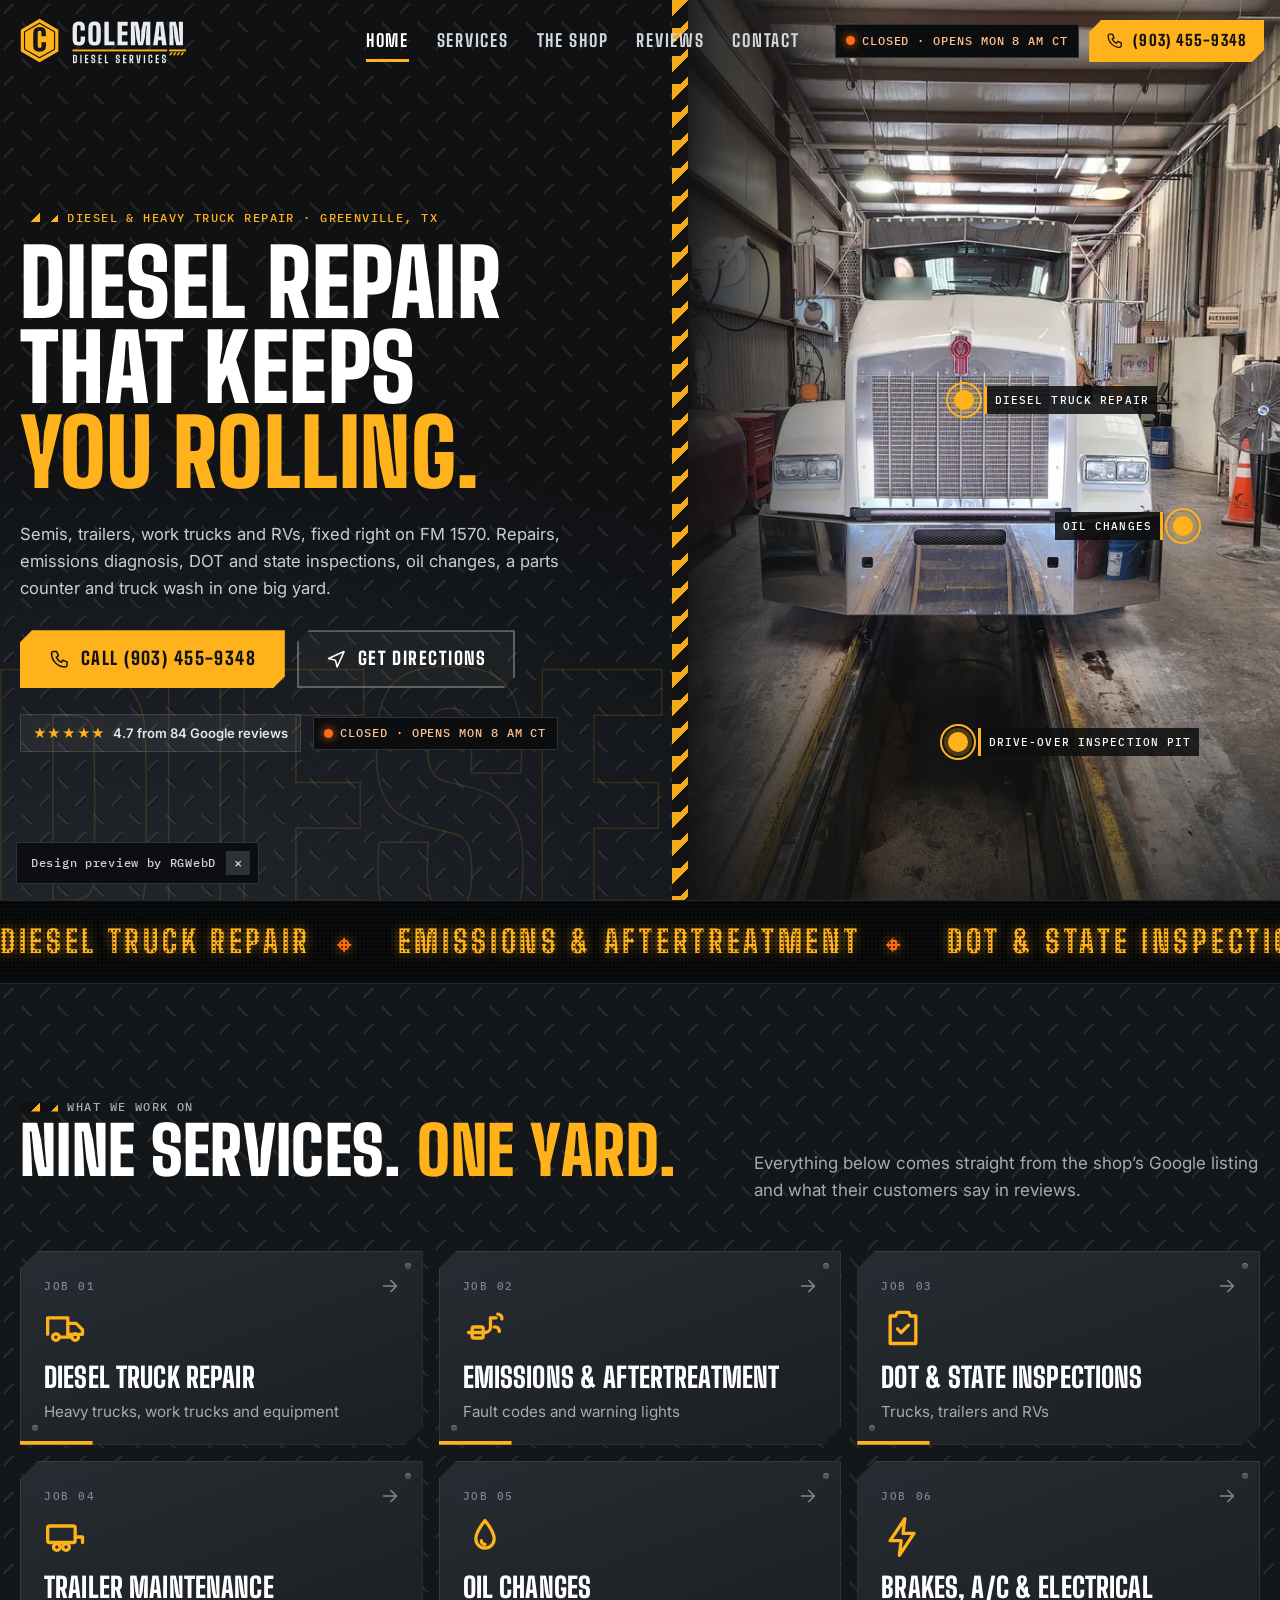
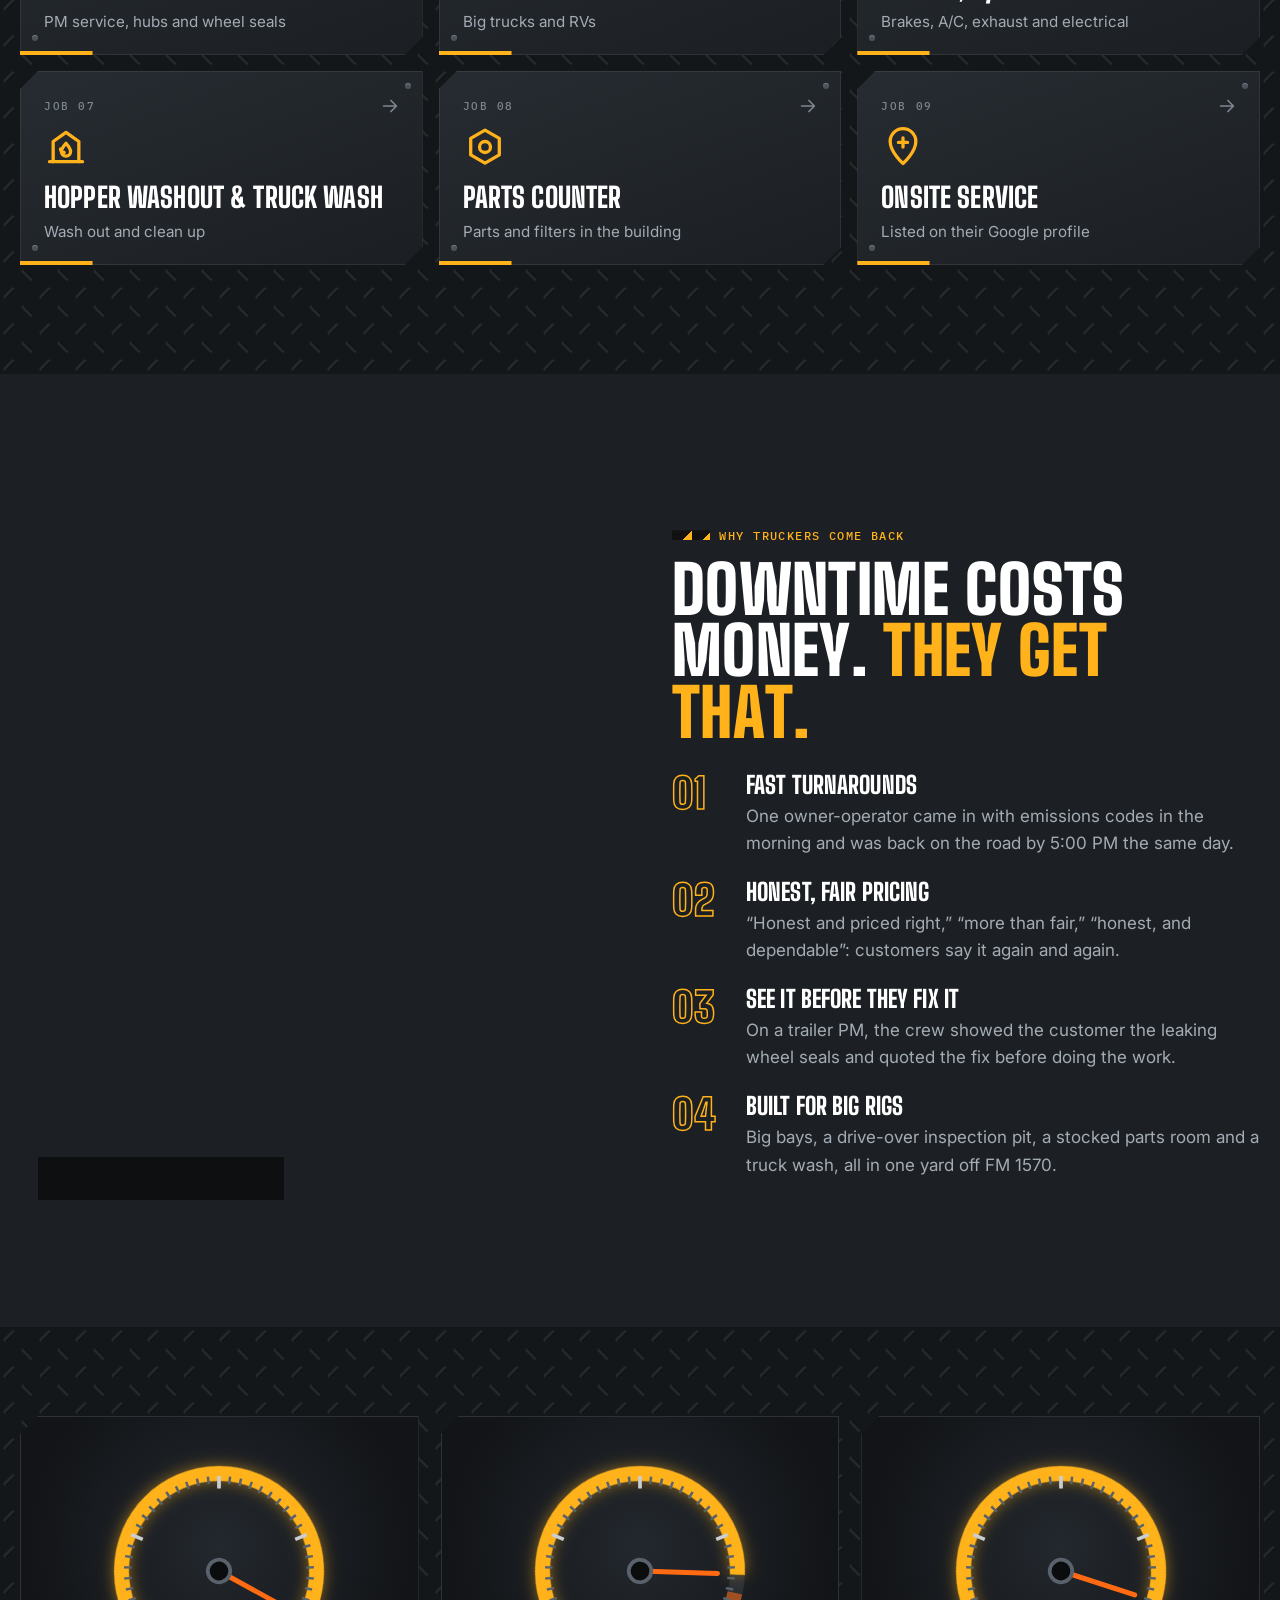
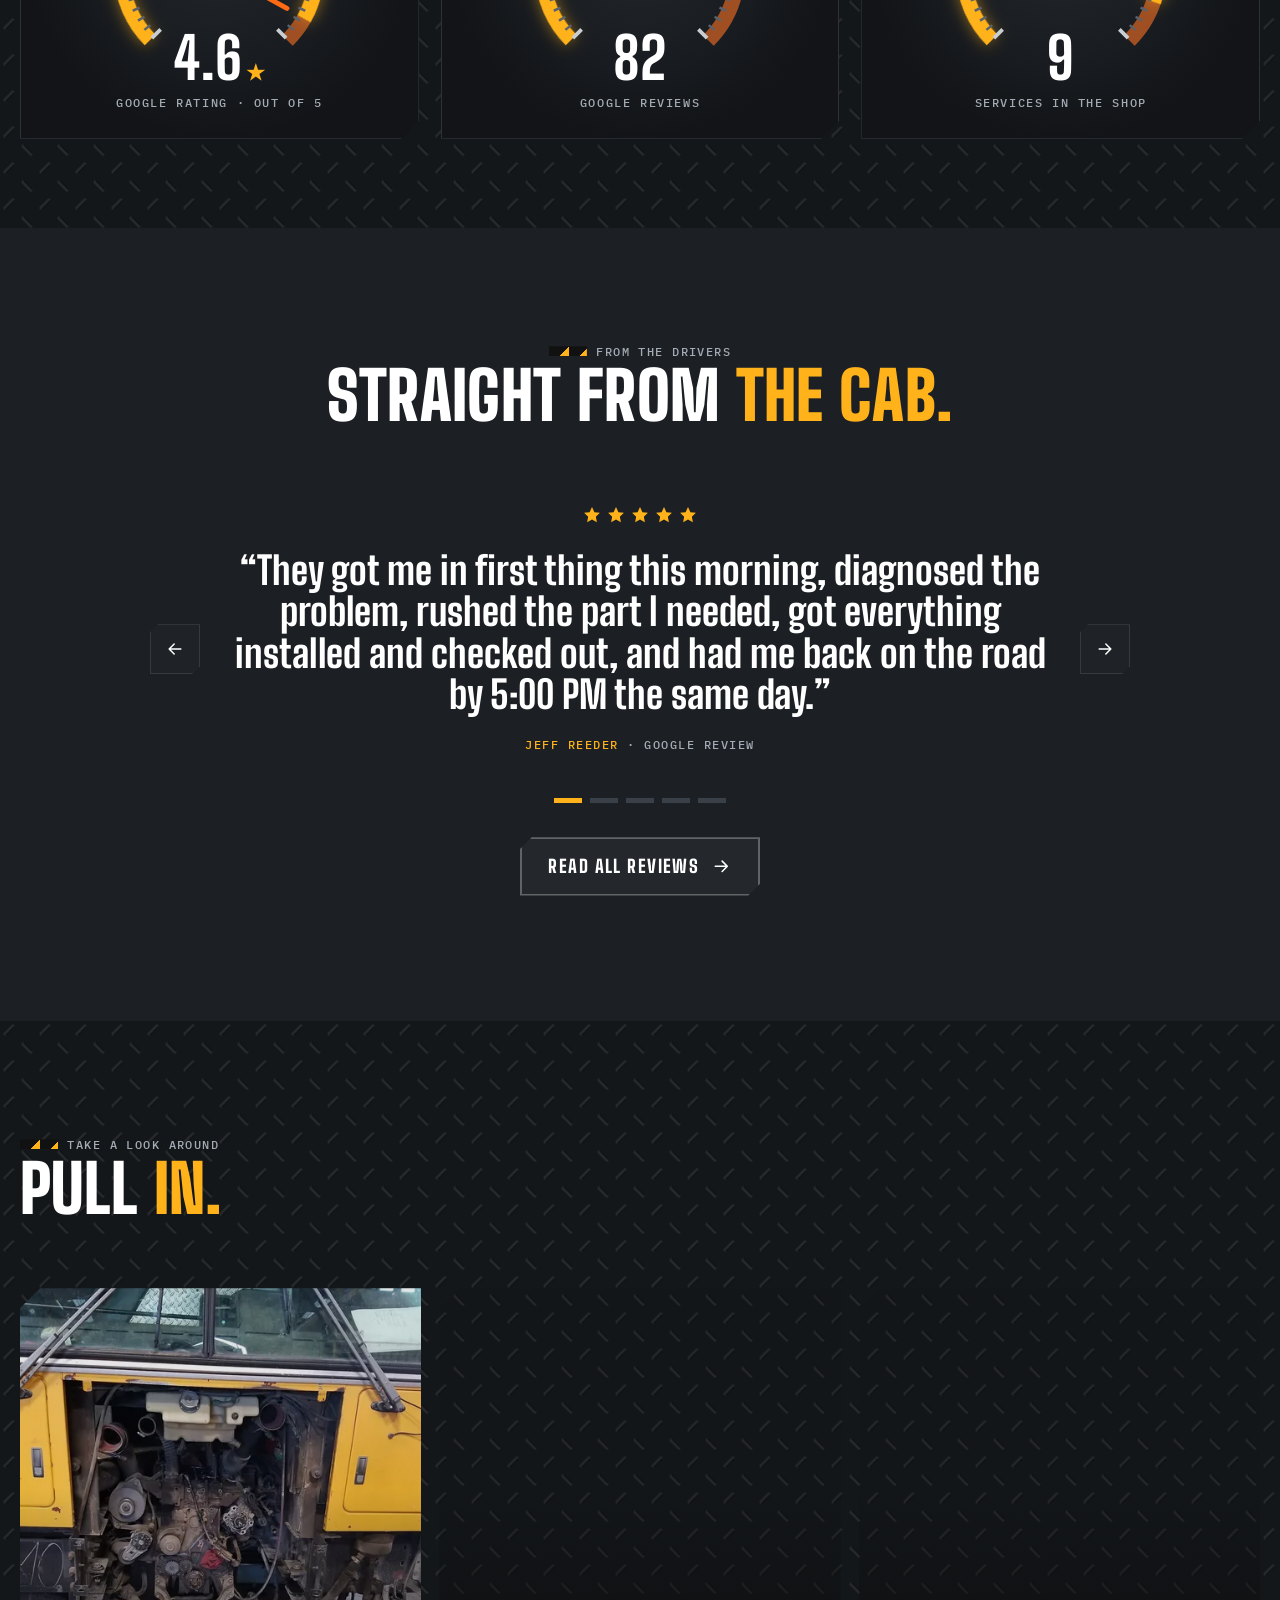
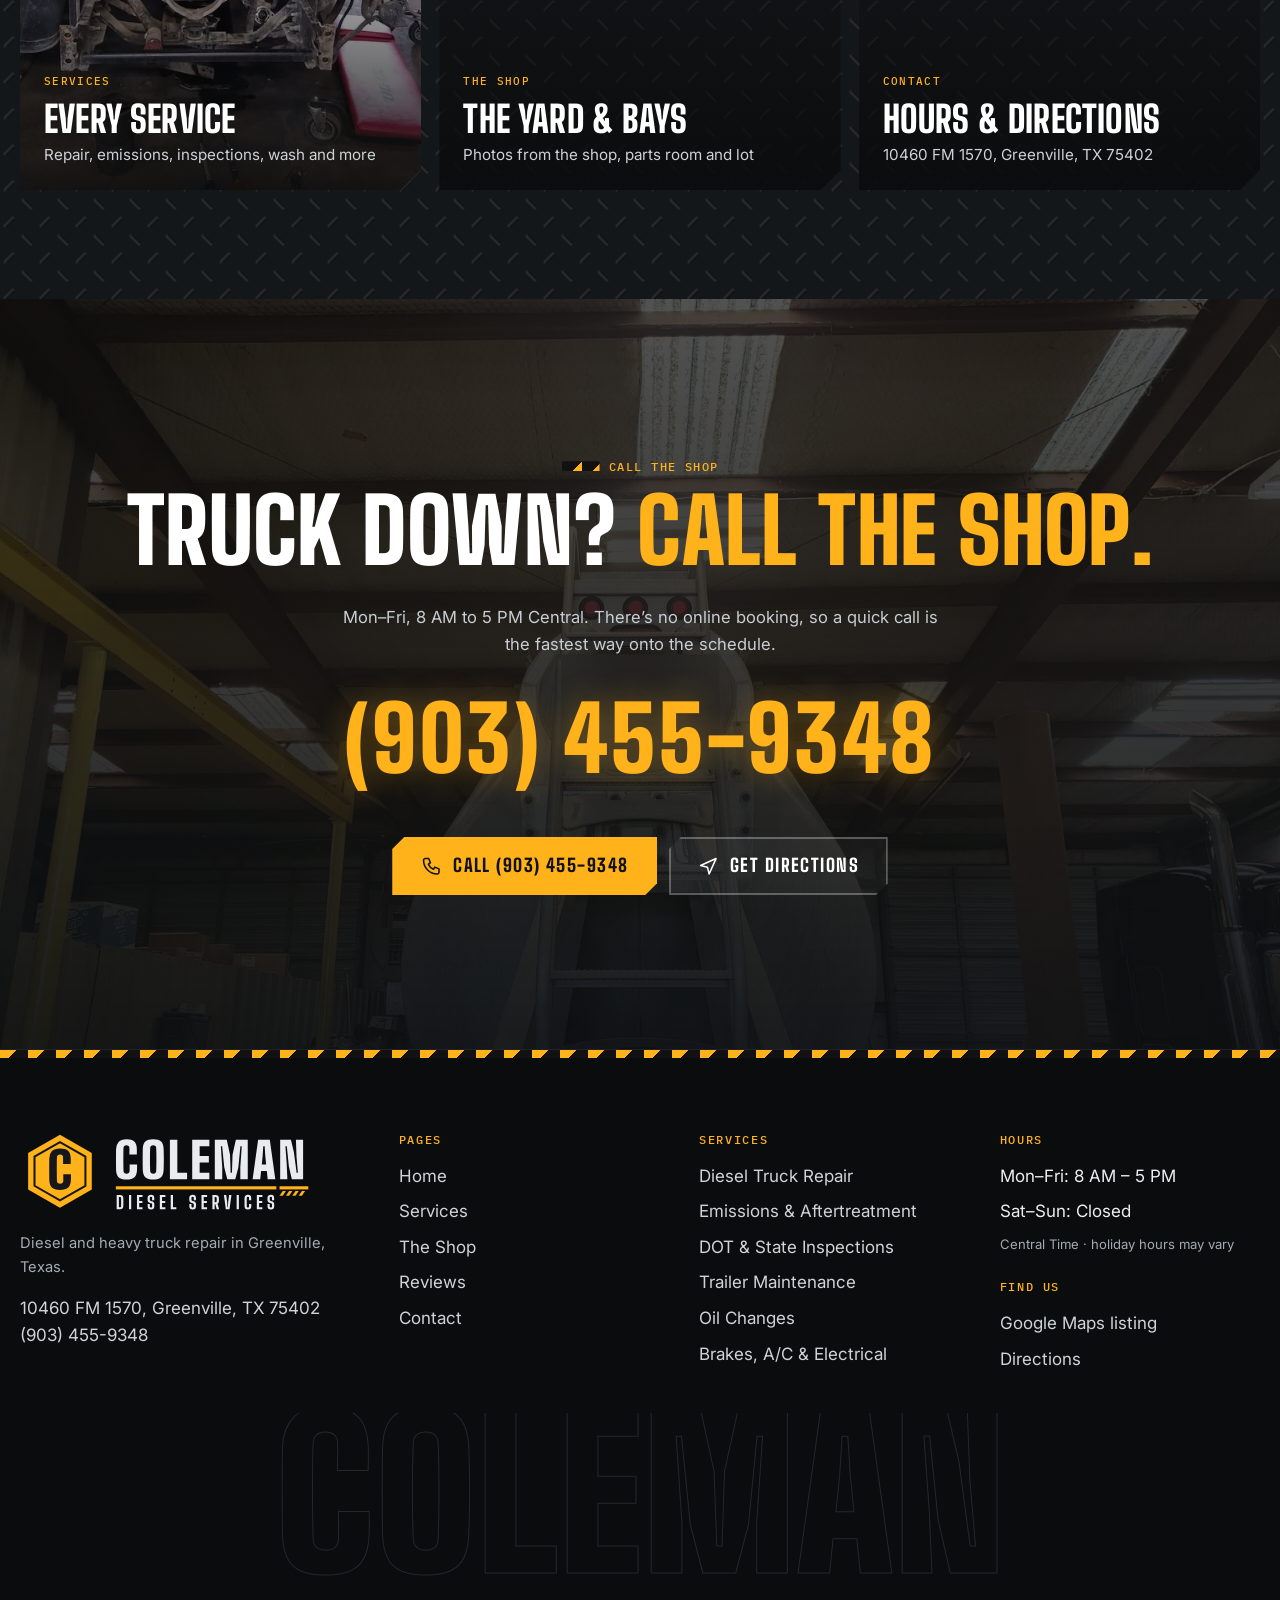
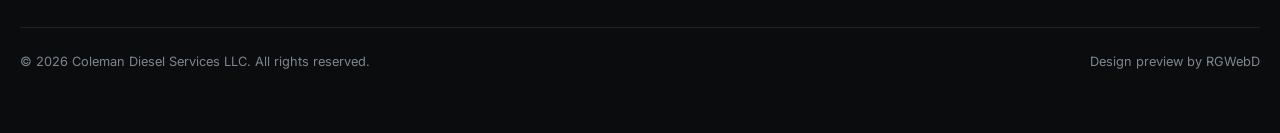
==== commit 3712e1f1: "Hotspot labels, mobile hero, copy accuracy, QA fixes" ====
--- a/index.html
+++ b/index.html
@@ -17,12 +17,12 @@
 <div class="ctas fade d2"><a class="btn mag " href="tel:+19034559348"><svg viewBox="0 0 24 24" fill="none" stroke="currentColor" stroke-width="1.8" stroke-linecap="round" stroke-linejoin="round" aria-hidden="true"><path d="M5 3h4l2 5-2.5 1.5a11 11 0 0 0 6 6L16 13l5 2v4a2 2 0 0 1-2 2A16 16 0 0 1 3 5a2 2 0 0 1 2-2z"/></svg><span class="lbl">Call (903) 455-9348</span></a><a class="btn mag ghost" href="https://www.google.com/maps/dir/?api=1&destination=Coleman+Diesel+Services+LLC%2C+10460+FM+1570%2C+Greenville%2C+TX+75402" target="_blank" rel="noopener"><svg viewBox="0 0 24 24" fill="none" stroke="currentColor" stroke-width="1.8" stroke-linecap="round" stroke-linejoin="round" aria-hidden="true"><path d="M3 11l18-8-8 18-2-8z"/></svg><span class="lbl">Get directions</span></a></div>
 <div class="trust fade d2"><a class="chip" href="https://maps.app.goo.gl/Wjjb2HDQk1zbNbVv6" target="_blank" rel="noopener"><span class="st">★★★★★</span> 4.7 from 84 Google reviews</a><span class="status" data-status><i></i><span>Mon–Fri 8 AM–5 PM CT</span></span></div></div>
 <div class="hero-media"><div class="ph"><img src="assets/img/g03-1600.webp" srcset="assets/img/g03-800.webp 800w, assets/img/g03-1600.webp 1500w" sizes="(max-width:980px) 100vw, 48vw" width="1500" height="2000" alt="White Kenworth parked over the inspection pit inside the shop" fetchpriority="high" decoding="async"></div><div class="beam" aria-hidden="true"></div><span class="post" aria-hidden="true"></span>
-<div class="hs" style="left:48%;top:44%"><a href="services.html#diesel-repair"><span class="dot"></span><span class="lb">Diesel truck repair</span></a></div>
-<div class="hs" style="left:47%;top:82%"><a href="services.html#inspections"><span class="dot"></span><span class="lb">Drive-over inspection pit</span></a></div>
-<div class="hs" style="left:80%;top:60%"><a href="services.html#oil-change"><span class="dot"></span><span class="lb">Oil changes</span></a></div></div></section>
+<div class="hs" style="left:48%;top:44%"><a href="services.html#diesel-repair"><span class="dot"></span><span class="hl">Diesel truck repair</span></a></div>
+<div class="hs h2" style="left:47%;top:82%"><a href="services.html#inspections"><span class="dot"></span><span class="hl">Drive-over inspection pit</span></a></div>
+<div class="hs h3 rev" style="left:84%;top:58%"><a href="services.html#oil-change"><span class="dot"></span><span class="hl">Oil changes</span></a></div></div></section>
 <div class="ticker" aria-hidden="true"><ul><li>Diesel Truck Repair</li><li>Emissions & Aftertreatment</li><li>DOT & State Inspections</li><li>Trailer Maintenance</li><li>Oil Changes</li><li>Brakes, A/C & Electrical</li><li>Hopper Washout & Truck Wash</li><li>Parts Counter</li><li>Onsite Service</li><li>Diesel Truck Repair</li><li>Emissions & Aftertreatment</li><li>DOT & State Inspections</li><li>Trailer Maintenance</li><li>Oil Changes</li><li>Brakes, A/C & Electrical</li><li>Hopper Washout & Truck Wash</li><li>Parts Counter</li><li>Onsite Service</li></ul></div>
-<section class="sec plate"><div class="wrap"><div class="head"><div><p class="kicker">What we work on</p><h2 class="split-h">Nine bays of <span class="amb">know-how.</span></h2></div><p>Everything below comes straight from the shop’s Google listing and what their customers say in reviews.</p></div>
-<div class="tags stagger"><a class="tcard" href="services.html#diesel-repair"><i class="rv a"></i><i class="rv b"></i><span class="no">BAY 01</span><span class="ic"><svg viewBox="0 0 24 24" fill="none" stroke="currentColor" stroke-width="1.8" stroke-linecap="round" stroke-linejoin="round" aria-hidden="true"><path d="M2 16V7h11v9"/><path d="M13 10h4.5l3.5 3.5V16h-8"/><circle cx="6.5" cy="17.5" r="1.8"/><circle cx="17" cy="17.5" r="1.8"/><path d="M8.3 17.5h6.9"/></svg></span><h3>Diesel Truck Repair</h3><p>Heavy trucks, work trucks and equipment</p><span class="arrow"><svg viewBox="0 0 24 24" fill="none" stroke="currentColor" stroke-width="1.8" stroke-linecap="round" stroke-linejoin="round" aria-hidden="true"><path d="M5 12h14M13 6l6 6-6 6"/></svg></span></a><a class="tcard" href="services.html#emissions"><i class="rv a"></i><i class="rv b"></i><span class="no">BAY 02</span><span class="ic"><svg viewBox="0 0 24 24" fill="none" stroke="currentColor" stroke-width="1.8" stroke-linecap="round" stroke-linejoin="round" aria-hidden="true"><path d="M3 15h9a3 3 0 0 0 3-3V7"/><path d="M15 7h3"/><path d="M17 12c1.8-.4 2.8 1 2.8 2.4M19 5c1.6.2 2.4 1.4 2.2 2.6"/><rect x="5" y="12" width="6" height="6" rx="1"/></svg></span><h3>Emissions & Aftertreatment</h3><p>Fault codes and warning lights</p><span class="arrow"><svg viewBox="0 0 24 24" fill="none" stroke="currentColor" stroke-width="1.8" stroke-linecap="round" stroke-linejoin="round" aria-hidden="true"><path d="M5 12h14M13 6l6 6-6 6"/></svg></span></a><a class="tcard" href="services.html#inspections"><i class="rv a"></i><i class="rv b"></i><span class="no">BAY 03</span><span class="ic"><svg viewBox="0 0 24 24" fill="none" stroke="currentColor" stroke-width="1.8" stroke-linecap="round" stroke-linejoin="round" aria-hidden="true"><path d="M9 4h6l1 2h3v15H5V6h3z"/><path d="M9 13l2 2 4-4"/></svg></span><h3>DOT & State Inspections</h3><p>Trucks, trailers and RVs</p><span class="arrow"><svg viewBox="0 0 24 24" fill="none" stroke="currentColor" stroke-width="1.8" stroke-linecap="round" stroke-linejoin="round" aria-hidden="true"><path d="M5 12h14M13 6l6 6-6 6"/></svg></span></a><a class="tcard" href="services.html#trailers"><i class="rv a"></i><i class="rv b"></i><span class="no">BAY 04</span><span class="ic"><svg viewBox="0 0 24 24" fill="none" stroke="currentColor" stroke-width="1.8" stroke-linecap="round" stroke-linejoin="round" aria-hidden="true"><rect x="2" y="6" width="15" height="9" rx="1"/><path d="M17 12h4v3"/><circle cx="7" cy="17.5" r="1.8"/><circle cx="12" cy="17.5" r="1.8"/></svg></span><h3>Trailer Maintenance</h3><p>PM service, hubs and wheel seals</p><span class="arrow"><svg viewBox="0 0 24 24" fill="none" stroke="currentColor" stroke-width="1.8" stroke-linecap="round" stroke-linejoin="round" aria-hidden="true"><path d="M5 12h14M13 6l6 6-6 6"/></svg></span></a><a class="tcard" href="services.html#oil-change"><i class="rv a"></i><i class="rv b"></i><span class="no">BAY 05</span><span class="ic"><svg viewBox="0 0 24 24" fill="none" stroke="currentColor" stroke-width="1.8" stroke-linecap="round" stroke-linejoin="round" aria-hidden="true"><path d="M12 3s5 6 5 10a5 5 0 0 1-10 0c0-4 5-10 5-10z"/><path d="M10 14a2 2 0 0 0 2 2"/></svg></span><h3>Oil Changes</h3><p>Big trucks and RVs</p><span class="arrow"><svg viewBox="0 0 24 24" fill="none" stroke="currentColor" stroke-width="1.8" stroke-linecap="round" stroke-linejoin="round" aria-hidden="true"><path d="M5 12h14M13 6l6 6-6 6"/></svg></span></a><a class="tcard" href="services.html#brakes-ac-electrical"><i class="rv a"></i><i class="rv b"></i><span class="no">BAY 06</span><span class="ic"><svg viewBox="0 0 24 24" fill="none" stroke="currentColor" stroke-width="1.8" stroke-linecap="round" stroke-linejoin="round" aria-hidden="true"><path d="M13 2L5 14h6l-1 8 8-12h-6z"/></svg></span><h3>Brakes, A/C & Electrical</h3><p>Brakes, A/C, exhaust and electrical</p><span class="arrow"><svg viewBox="0 0 24 24" fill="none" stroke="currentColor" stroke-width="1.8" stroke-linecap="round" stroke-linejoin="round" aria-hidden="true"><path d="M5 12h14M13 6l6 6-6 6"/></svg></span></a><a class="tcard" href="services.html#wash"><i class="rv a"></i><i class="rv b"></i><span class="no">BAY 07</span><span class="ic"><svg viewBox="0 0 24 24" fill="none" stroke="currentColor" stroke-width="1.8" stroke-linecap="round" stroke-linejoin="round" aria-hidden="true"><path d="M3 20h18"/><path d="M5 20V9l7-5 7 5v11"/><path d="M9 13c0 1.2.9 2 2 2M12 10s2.5 2.8 2.5 4.5a2.5 2.5 0 0 1-5 0C9.5 12.8 12 10 12 10z"/></svg></span><h3>Hopper Washout & Truck Wash</h3><p>Wash out and clean up</p><span class="arrow"><svg viewBox="0 0 24 24" fill="none" stroke="currentColor" stroke-width="1.8" stroke-linecap="round" stroke-linejoin="round" aria-hidden="true"><path d="M5 12h14M13 6l6 6-6 6"/></svg></span></a><a class="tcard" href="services.html#parts"><i class="rv a"></i><i class="rv b"></i><span class="no">BAY 08</span><span class="ic"><svg viewBox="0 0 24 24" fill="none" stroke="currentColor" stroke-width="1.8" stroke-linecap="round" stroke-linejoin="round" aria-hidden="true"><path d="M12 2.8l7.8 4.5v9L12 20.8l-7.8-4.5v-9z"/><circle cx="12" cy="12" r="3"/></svg></span><h3>Parts Counter</h3><p>Parts and filters in the building</p><span class="arrow"><svg viewBox="0 0 24 24" fill="none" stroke="currentColor" stroke-width="1.8" stroke-linecap="round" stroke-linejoin="round" aria-hidden="true"><path d="M5 12h14M13 6l6 6-6 6"/></svg></span></a><a class="tcard" href="services.html#onsite"><i class="rv a"></i><i class="rv b"></i><span class="no">BAY 09</span><span class="ic"><svg viewBox="0 0 24 24" fill="none" stroke="currentColor" stroke-width="1.8" stroke-linecap="round" stroke-linejoin="round" aria-hidden="true"><path d="M12 21s7-6.2 7-12a7 7 0 0 0-14 0c0 5.8 7 12 7 12z"/><path d="M9.5 9.5l5 0M12 7v5"/></svg></span><h3>Onsite Service</h3><p>Listed on their Google profile</p><span class="arrow"><svg viewBox="0 0 24 24" fill="none" stroke="currentColor" stroke-width="1.8" stroke-linecap="round" stroke-linejoin="round" aria-hidden="true"><path d="M5 12h14M13 6l6 6-6 6"/></svg></span></a></div></div></section>
+<section class="sec plate"><div class="wrap"><div class="head"><div><p class="kicker">What we work on</p><h2 class="split-h">Nine services. <span class="amb">One yard.</span></h2></div><p>Everything below comes straight from the shop’s Google listing and what their customers say in reviews.</p></div>
+<div class="tags stagger"><a class="tcard" href="services.html#diesel-repair"><i class="rv a"></i><i class="rv b"></i><span class="no">JOB 01</span><span class="ic"><svg viewBox="0 0 24 24" fill="none" stroke="currentColor" stroke-width="1.8" stroke-linecap="round" stroke-linejoin="round" aria-hidden="true"><path d="M2 16V7h11v9"/><path d="M13 10h4.5l3.5 3.5V16h-8"/><circle cx="6.5" cy="17.5" r="1.8"/><circle cx="17" cy="17.5" r="1.8"/><path d="M8.3 17.5h6.9"/></svg></span><h3>Diesel Truck Repair</h3><p>Heavy trucks, work trucks and equipment</p><span class="arrow"><svg viewBox="0 0 24 24" fill="none" stroke="currentColor" stroke-width="1.8" stroke-linecap="round" stroke-linejoin="round" aria-hidden="true"><path d="M5 12h14M13 6l6 6-6 6"/></svg></span></a><a class="tcard" href="services.html#emissions"><i class="rv a"></i><i class="rv b"></i><span class="no">JOB 02</span><span class="ic"><svg viewBox="0 0 24 24" fill="none" stroke="currentColor" stroke-width="1.8" stroke-linecap="round" stroke-linejoin="round" aria-hidden="true"><path d="M3 15h9a3 3 0 0 0 3-3V7"/><path d="M15 7h3"/><path d="M17 12c1.8-.4 2.8 1 2.8 2.4M19 5c1.6.2 2.4 1.4 2.2 2.6"/><rect x="5" y="12" width="6" height="6" rx="1"/></svg></span><h3>Emissions & Aftertreatment</h3><p>Fault codes and warning lights</p><span class="arrow"><svg viewBox="0 0 24 24" fill="none" stroke="currentColor" stroke-width="1.8" stroke-linecap="round" stroke-linejoin="round" aria-hidden="true"><path d="M5 12h14M13 6l6 6-6 6"/></svg></span></a><a class="tcard" href="services.html#inspections"><i class="rv a"></i><i class="rv b"></i><span class="no">JOB 03</span><span class="ic"><svg viewBox="0 0 24 24" fill="none" stroke="currentColor" stroke-width="1.8" stroke-linecap="round" stroke-linejoin="round" aria-hidden="true"><path d="M9 4h6l1 2h3v15H5V6h3z"/><path d="M9 13l2 2 4-4"/></svg></span><h3>DOT & State Inspections</h3><p>Trucks, trailers and RVs</p><span class="arrow"><svg viewBox="0 0 24 24" fill="none" stroke="currentColor" stroke-width="1.8" stroke-linecap="round" stroke-linejoin="round" aria-hidden="true"><path d="M5 12h14M13 6l6 6-6 6"/></svg></span></a><a class="tcard" href="services.html#trailers"><i class="rv a"></i><i class="rv b"></i><span class="no">JOB 04</span><span class="ic"><svg viewBox="0 0 24 24" fill="none" stroke="currentColor" stroke-width="1.8" stroke-linecap="round" stroke-linejoin="round" aria-hidden="true"><rect x="2" y="6" width="15" height="9" rx="1"/><path d="M17 12h4v3"/><circle cx="7" cy="17.5" r="1.8"/><circle cx="12" cy="17.5" r="1.8"/></svg></span><h3>Trailer Maintenance</h3><p>PM service, hubs and wheel seals</p><span class="arrow"><svg viewBox="0 0 24 24" fill="none" stroke="currentColor" stroke-width="1.8" stroke-linecap="round" stroke-linejoin="round" aria-hidden="true"><path d="M5 12h14M13 6l6 6-6 6"/></svg></span></a><a class="tcard" href="services.html#oil-change"><i class="rv a"></i><i class="rv b"></i><span class="no">JOB 05</span><span class="ic"><svg viewBox="0 0 24 24" fill="none" stroke="currentColor" stroke-width="1.8" stroke-linecap="round" stroke-linejoin="round" aria-hidden="true"><path d="M12 3s5 6 5 10a5 5 0 0 1-10 0c0-4 5-10 5-10z"/><path d="M10 14a2 2 0 0 0 2 2"/></svg></span><h3>Oil Changes</h3><p>Big trucks and RVs</p><span class="arrow"><svg viewBox="0 0 24 24" fill="none" stroke="currentColor" stroke-width="1.8" stroke-linecap="round" stroke-linejoin="round" aria-hidden="true"><path d="M5 12h14M13 6l6 6-6 6"/></svg></span></a><a class="tcard" href="services.html#brakes-ac-electrical"><i class="rv a"></i><i class="rv b"></i><span class="no">JOB 06</span><span class="ic"><svg viewBox="0 0 24 24" fill="none" stroke="currentColor" stroke-width="1.8" stroke-linecap="round" stroke-linejoin="round" aria-hidden="true"><path d="M13 2L5 14h6l-1 8 8-12h-6z"/></svg></span><h3>Brakes, A/C & Electrical</h3><p>Brakes, A/C, exhaust and electrical</p><span class="arrow"><svg viewBox="0 0 24 24" fill="none" stroke="currentColor" stroke-width="1.8" stroke-linecap="round" stroke-linejoin="round" aria-hidden="true"><path d="M5 12h14M13 6l6 6-6 6"/></svg></span></a><a class="tcard" href="services.html#wash"><i class="rv a"></i><i class="rv b"></i><span class="no">JOB 07</span><span class="ic"><svg viewBox="0 0 24 24" fill="none" stroke="currentColor" stroke-width="1.8" stroke-linecap="round" stroke-linejoin="round" aria-hidden="true"><path d="M3 20h18"/><path d="M5 20V9l7-5 7 5v11"/><path d="M9 13c0 1.2.9 2 2 2M12 10s2.5 2.8 2.5 4.5a2.5 2.5 0 0 1-5 0C9.5 12.8 12 10 12 10z"/></svg></span><h3>Hopper Washout & Truck Wash</h3><p>Wash out and clean up</p><span class="arrow"><svg viewBox="0 0 24 24" fill="none" stroke="currentColor" stroke-width="1.8" stroke-linecap="round" stroke-linejoin="round" aria-hidden="true"><path d="M5 12h14M13 6l6 6-6 6"/></svg></span></a><a class="tcard" href="services.html#parts"><i class="rv a"></i><i class="rv b"></i><span class="no">JOB 08</span><span class="ic"><svg viewBox="0 0 24 24" fill="none" stroke="currentColor" stroke-width="1.8" stroke-linecap="round" stroke-linejoin="round" aria-hidden="true"><path d="M12 2.8l7.8 4.5v9L12 20.8l-7.8-4.5v-9z"/><circle cx="12" cy="12" r="3"/></svg></span><h3>Parts Counter</h3><p>Parts and filters in the building</p><span class="arrow"><svg viewBox="0 0 24 24" fill="none" stroke="currentColor" stroke-width="1.8" stroke-linecap="round" stroke-linejoin="round" aria-hidden="true"><path d="M5 12h14M13 6l6 6-6 6"/></svg></span></a><a class="tcard" href="services.html#onsite"><i class="rv a"></i><i class="rv b"></i><span class="no">JOB 09</span><span class="ic"><svg viewBox="0 0 24 24" fill="none" stroke="currentColor" stroke-width="1.8" stroke-linecap="round" stroke-linejoin="round" aria-hidden="true"><path d="M12 21s7-6.2 7-12a7 7 0 0 0-14 0c0 5.8 7 12 7 12z"/><path d="M9.5 9.5l5 0M12 7v5"/></svg></span><h3>Onsite Service</h3><p>Listed on their Google profile</p><span class="arrow"><svg viewBox="0 0 24 24" fill="none" stroke="currentColor" stroke-width="1.8" stroke-linecap="round" stroke-linejoin="round" aria-hidden="true"><path d="M5 12h14M13 6l6 6-6 6"/></svg></span></a></div></div></section>
 <section class="sec g2"><div class="wrap why"><div class="why-img ch" data-r="left"><img src="assets/img/g04-1600.webp" srcset="assets/img/g04-800.webp 800w, assets/img/g04-1600.webp 1500w" sizes="(max-width:980px) 100vw, 50vw" width="1500" height="2000" alt="Drive-over inspection pit running down the shop bay" loading="lazy" decoding="async" data-px="0.06"><span class="stamp">Drive-over inspection pit</span></div>
 <div data-r><p class="kicker">Why truckers come back</p><h2 class="split-h">Downtime costs money. <span class="amb">They get that.</span></h2>
 <div class="pts"><div class="pt"><span class="n">01</span><div><h3>Fast turnarounds</h3><p>One owner-operator came in with emissions codes in the morning and was back on the road by 5:00 PM the same day.</p></div></div>
--- a/assets/styles.css
+++ b/assets/styles.css
@@ -23,7 +23,7 @@
 p{margin:0 0 1em}
 .mono,.kicker,.tag{font-family:"Plex Mono",ui-monospace,monospace;font-weight:500;letter-spacing:.12em;text-transform:uppercase}
 .kicker{display:inline-flex;align-items:center;gap:.8em;font-size:.74rem;color:var(--amb);margin-bottom:1.2em}
-.kicker::before{content:"";width:38px;height:10px;background:var(--hz);background-size:20px 20px;clip-path:polygon(0 0,100% 0,100% 100%,0 100%)}
+.kicker::before{content:"";flex:none;width:38px;height:10px;background:var(--hz);background-size:20px 20px;clip-path:polygon(0 0,100% 0,100% 100%,0 100%)}
 .amb{color:var(--amb)}
 .outline{color:transparent;-webkit-text-stroke:2px var(--amb)}
 .lead{font-size:clamp(1.04rem,1.3vw,1.22rem);color:#C8CED4;max-width:60ch}
@@ -97,15 +97,16 @@
 .hero-media .post{position:absolute;top:0;bottom:0;width:16px;background:var(--hz);background-size:28px 28px;z-index:3;left:0;opacity:.95}
 .hero-media .beam{position:absolute;inset:-20% -40%;z-index:2;background:linear-gradient(100deg,transparent 40%,rgba(255,220,150,.20) 50%,transparent 60%);transform:translateX(-60%);animation:beam 7s 2.2s ease-in-out infinite;pointer-events:none;mix-blend-mode:screen}
 @keyframes beam{0%{transform:translateX(-60%)}45%,100%{transform:translateX(60%)}}
-.hs{position:absolute;z-index:4;transform:translate(-50%,-50%)}
+.hs{position:absolute;z-index:4;transform:translate(-10px,-10px)}
 .hs a{display:flex;align-items:center;gap:10px;text-decoration:none}
 .hs .dot{position:relative;width:20px;height:20px;border-radius:50%;background:var(--amb);box-shadow:0 0 0 4px rgba(255,178,26,.25)}
 .hs .dot::after{content:"";position:absolute;inset:-8px;border-radius:50%;border:2px solid var(--amb);animation:pulse 2.2s infinite}
 @keyframes pulse{0%{transform:scale(.5);opacity:1}100%{transform:scale(1.6);opacity:0}}
-.hs .lb{font-family:"Plex Mono",monospace;font-size:.7rem;letter-spacing:.1em;text-transform:uppercase;background:rgba(12,13,14,.86);border-left:3px solid var(--amb);padding:.45em .7em;color:#fff;white-space:nowrap;opacity:0;transform:translateX(-6px);transition:.35s var(--ease)}
-.hs a:hover .lb,.hs a:focus-visible .lb{opacity:1;transform:none}
-.hero.go .hs .lb{animation:lbin .6s var(--ease) forwards}
-.hero.go .hs:nth-of-type(2) .lb{animation-delay:.25s}.hero.go .hs:nth-of-type(3) .lb{animation-delay:.5s}
+.hs .hl{font-family:"Plex Mono",monospace;font-size:.7rem;letter-spacing:.1em;text-transform:uppercase;background:rgba(12,13,14,.86);border-left:3px solid var(--amb);padding:.45em .7em;color:#fff;white-space:nowrap;opacity:0;transform:translateX(-6px);transition:.35s var(--ease)}
+.hs a:hover .hl,.hs a:focus-visible .hl{opacity:1;transform:none}
+.hero.go .hs .hl{animation:lbin .6s var(--ease) forwards}
+.hero.go .hs.h2 .hl{animation-delay:.25s}.hero.go .hs.h3 .hl{animation-delay:.5s}
+.hs.rev{transform:translate(calc(-100% + 10px),-10px)}.hs.rev a{flex-direction:row-reverse}.hs.rev .hl{border-left:0;border-right:3px solid var(--amb)}
 @keyframes lbin{to{opacity:1;transform:none}}
 .hero .scroll{position:absolute;left:50%;bottom:24px;z-index:5;font-family:"Plex Mono",monospace;font-size:.66rem;letter-spacing:.2em;color:var(--mut);text-transform:uppercase;display:none}
 /* bay door intro */
@@ -128,7 +129,7 @@
 @keyframes tick{to{transform:translateX(-50%)}}
 /* sections */
 section{position:relative}
-.sec{padding:clamp(80px,10vw,140px) 0}
+.sec{padding:clamp(70px,8.5vw,120px) 0}
 .sec.tight{padding:clamp(60px,7vw,96px) 0}
 .plate{background:var(--g1) var(--plate)}
 .g2{background:var(--g2)}
@@ -245,7 +246,7 @@
 .tl .dash{stroke:#555d66;stroke-width:3;stroke-dasharray:14 16}
 .tl .draw{stroke:var(--amb);stroke-width:4;stroke-dasharray:14 16}
 .tl .truck{position:absolute;left:24px;top:0;width:32px;height:32px;color:var(--amb);transition:top .1s linear;filter:drop-shadow(0 0 8px rgba(255,178,26,.6))}
-.step{position:relative;padding:0 0 64px;opacity:.38;transition:opacity .5s}
+.step{position:relative;padding:0 0 64px;opacity:.5;transition:opacity .5s}
 .step.lit{opacity:1}
 .step .k{font-family:"Plex Mono",monospace;font-size:.72rem;letter-spacing:.14em;color:var(--amb);text-transform:uppercase}
 .step h3{font-size:2.2rem;margin:.15em 0 .25em}
@@ -324,7 +325,7 @@
 .faq details[open] summary::after{transform:rotate(45deg)}
 .faq details p{color:var(--mut);margin:0 0 22px;max-width:70ch}
 /* footer */
-.ftr{background:#0B0C0E;padding:80px 0 120px;border-top:1px solid #1f2327;position:relative}
+.ftr{background:#0B0C0E;padding:80px 0 60px;border-top:1px solid #1f2327;position:relative}
 .ftr::before{content:"";position:absolute;left:0;right:0;top:0;height:8px;background:var(--hz);background-size:28px 28px}
 .fgrid{display:grid;grid-template-columns:1.3fr 1fr 1fr 1fr;gap:40px}
 .ftr h4{font-family:"Plex Mono",monospace;font-weight:500;font-size:.74rem;letter-spacing:.14em;text-transform:uppercase;color:var(--amb);margin:0 0 14px}
@@ -361,17 +362,18 @@
 @media (max-width:980px){
  .nav,.hdr-cta{display:none}.burger{display:block}
  .hero{grid-template-columns:1fr;min-height:0}
- .hero-media{order:-1;height:62svh;min-height:420px}
+ .hero-media{order:-1;height:50svh;min-height:360px;max-height:520px}
  .hero-media::before{background:linear-gradient(0deg,#0E1012 0,rgba(14,16,18,.3) 30%,transparent 55%),linear-gradient(180deg,rgba(14,16,18,.7),transparent 25%)}
  .hero-media .post{left:0;right:0;top:auto;bottom:0;width:auto;height:10px}
- .hero-copy{padding:10px 20px 64px;margin-top:-90px;z-index:3}
+ .hero-copy{padding:26px 20px 64px;z-index:3}
  .hero .bgword{font-size:44vw;bottom:auto;top:52svh}
  .tags,.teasers,.gauges{grid-template-columns:1fr 1fr}
  .why,.split,.svc,.cgrid{grid-template-columns:1fr}
  .svc:nth-of-type(even) .svc-img{order:0}
  .fgrid{grid-template-columns:1fr 1fr}
  .mbar{display:grid}
- .demo{bottom:84px}
+ .demo{display:none;bottom:84px;left:auto;right:10px;font-size:.6rem;padding:5px 5px 5px 10px}
+ .mbar.show~.demo{display:flex}
  .collage{height:auto;display:grid;gap:14px}.collage .frame{position:relative;width:auto!important;height:auto!important;aspect-ratio:4/3;outline:0}
 }
 @media (max-width:640px){
@@ -386,8 +388,9 @@
  .rsum .big{font-size:5.5rem}
  .tl{padding-left:64px}.tl svg.line{left:14px}.tl .truck{left:10px}
  .fgrid{grid-template-columns:1fr}
- .hs .lb{display:none}
- .hero h1{font-size:clamp(3.1rem,15vw,4.6rem)}
+ .hs .hl{display:none}
+ .hero h1{font-size:clamp(3rem,14vw,4.4rem)}
+ .hero .bgword{top:44svh}
  .gal-item{height:300px}
  .phero{min-height:440px;padding:130px 0 54px}
  .map{min-height:360px}
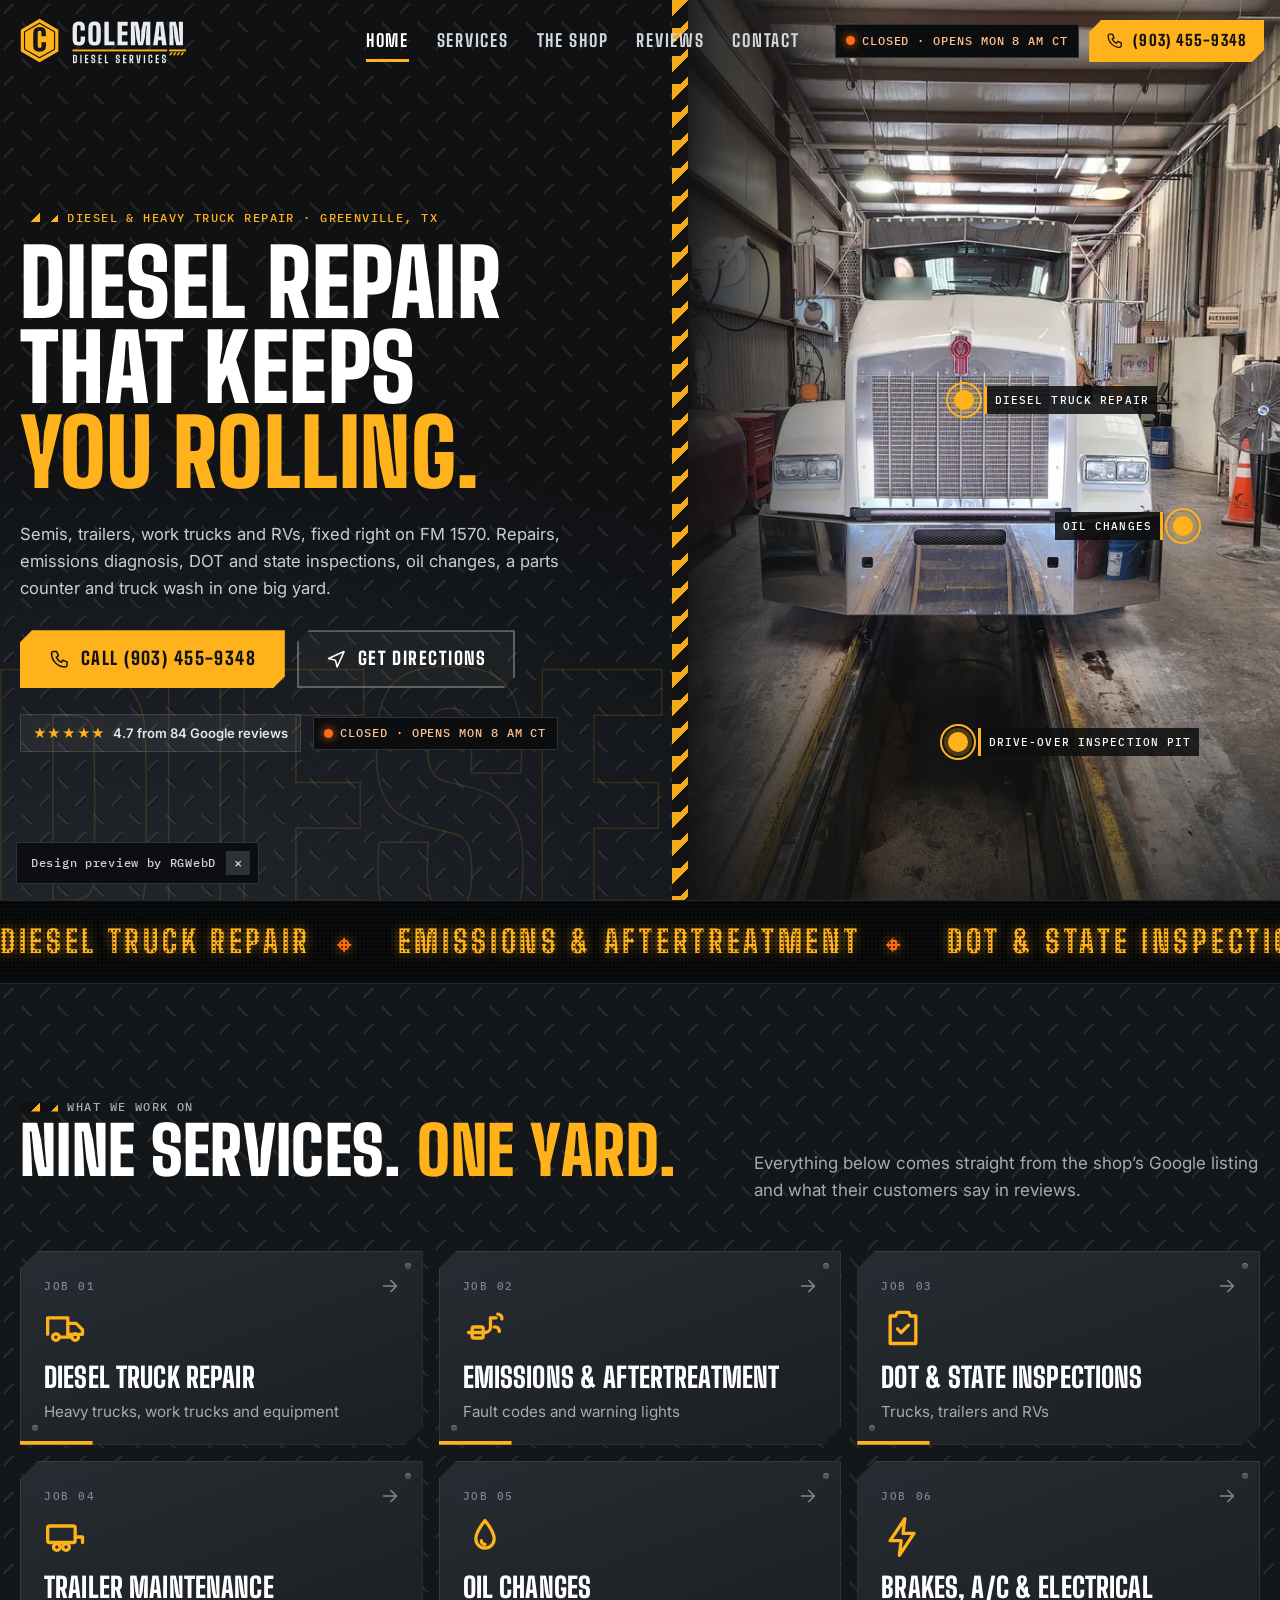
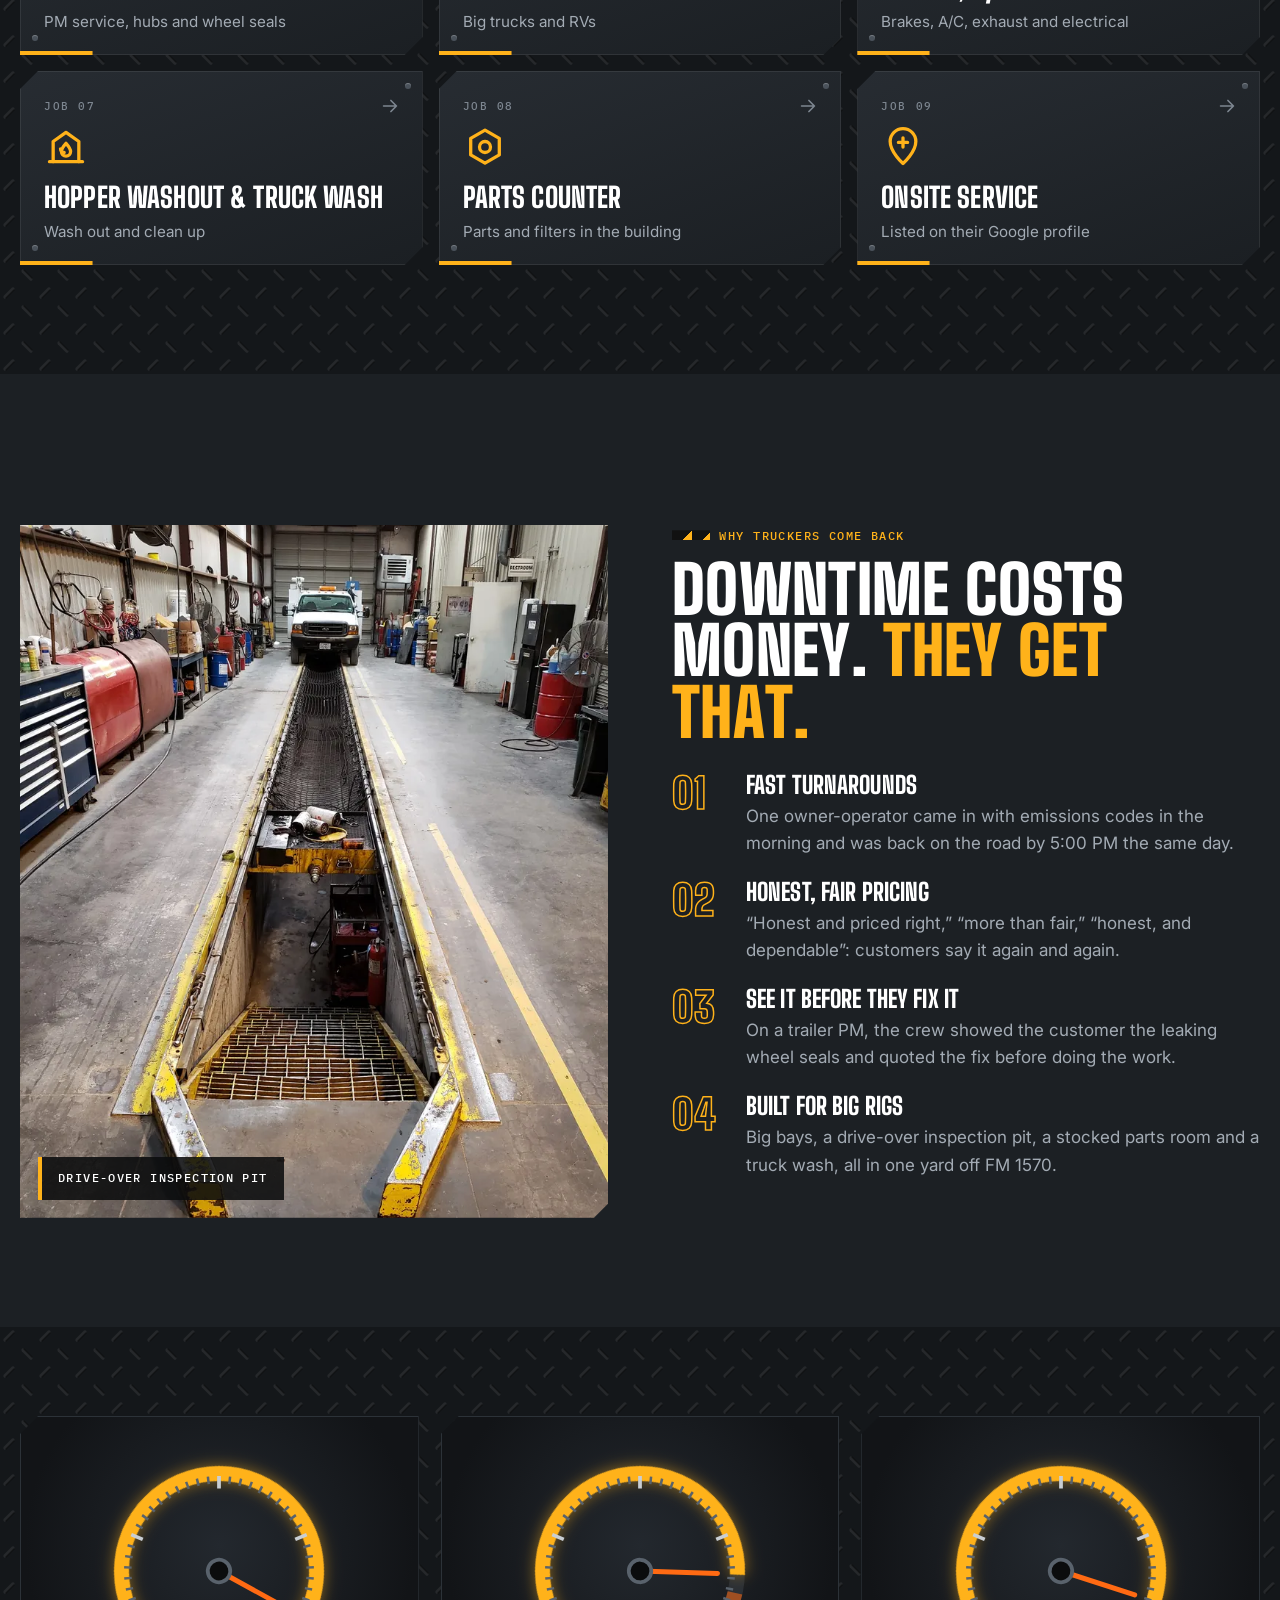
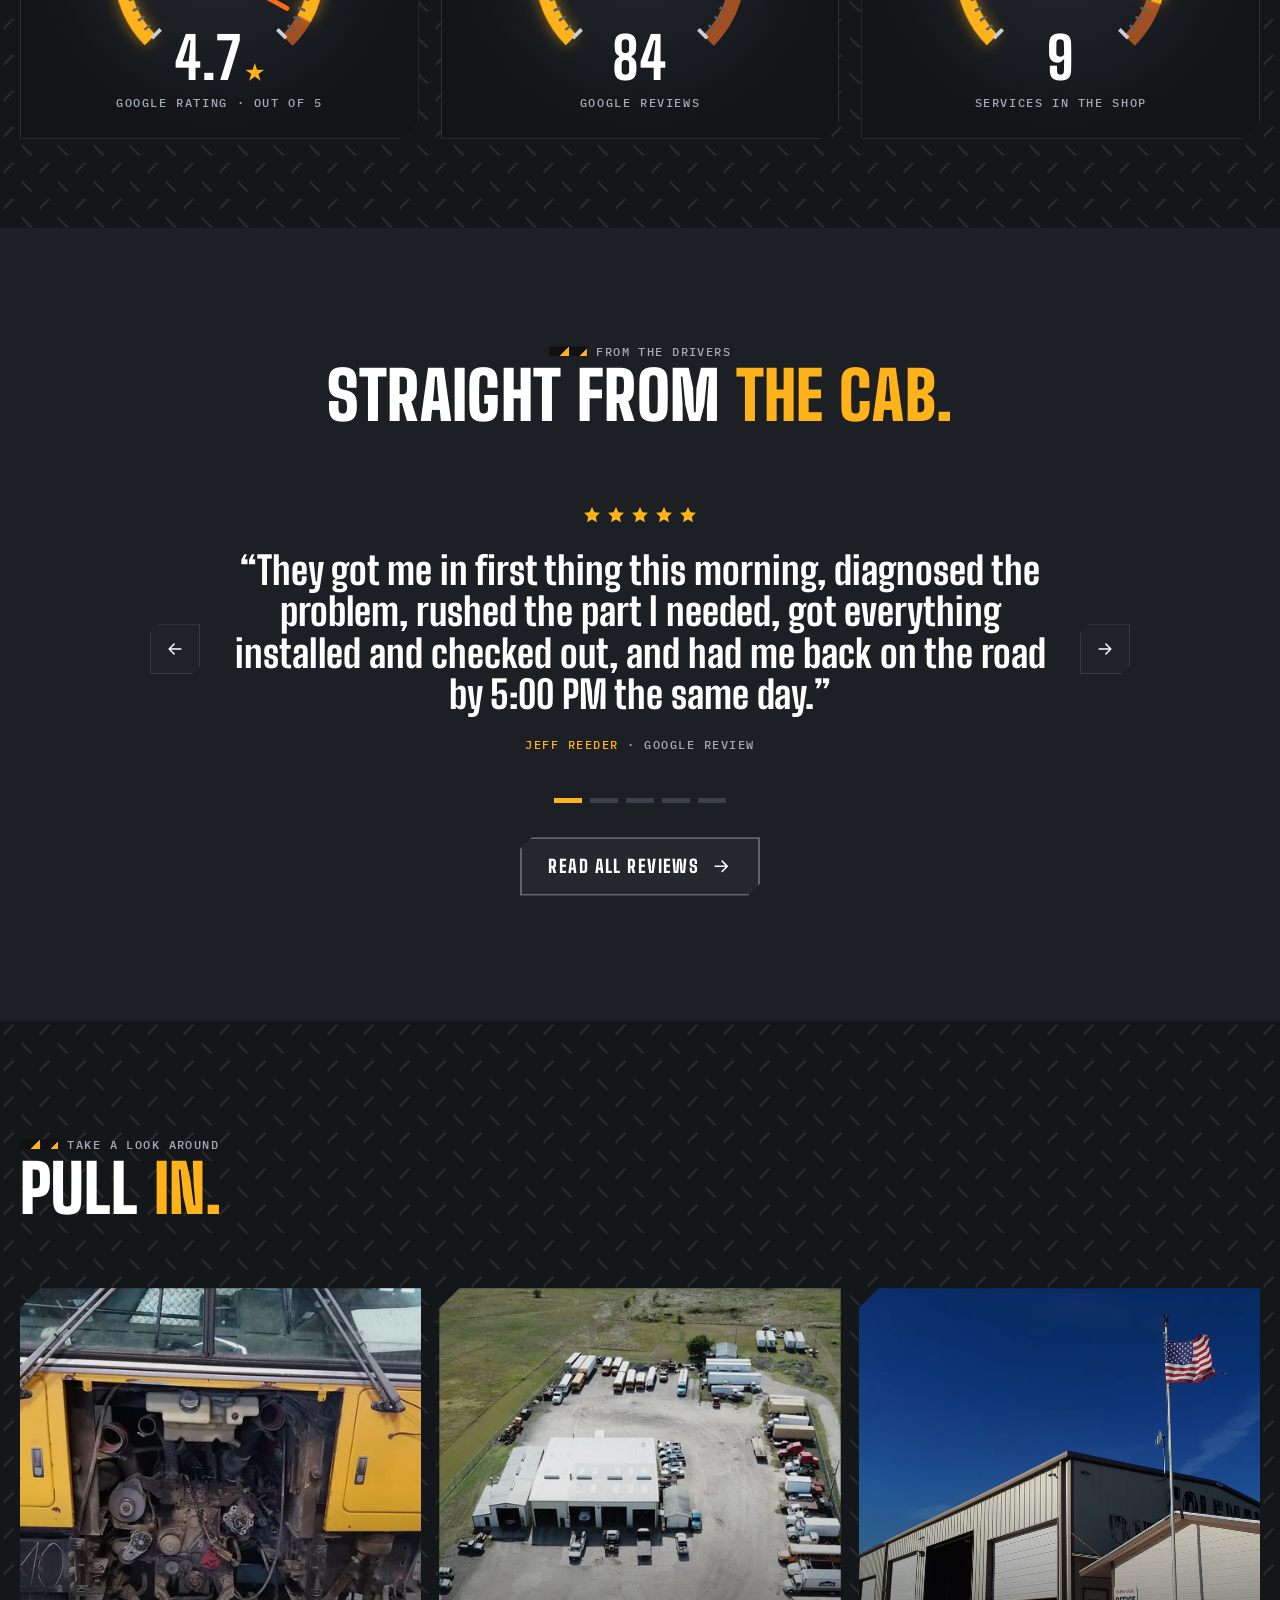
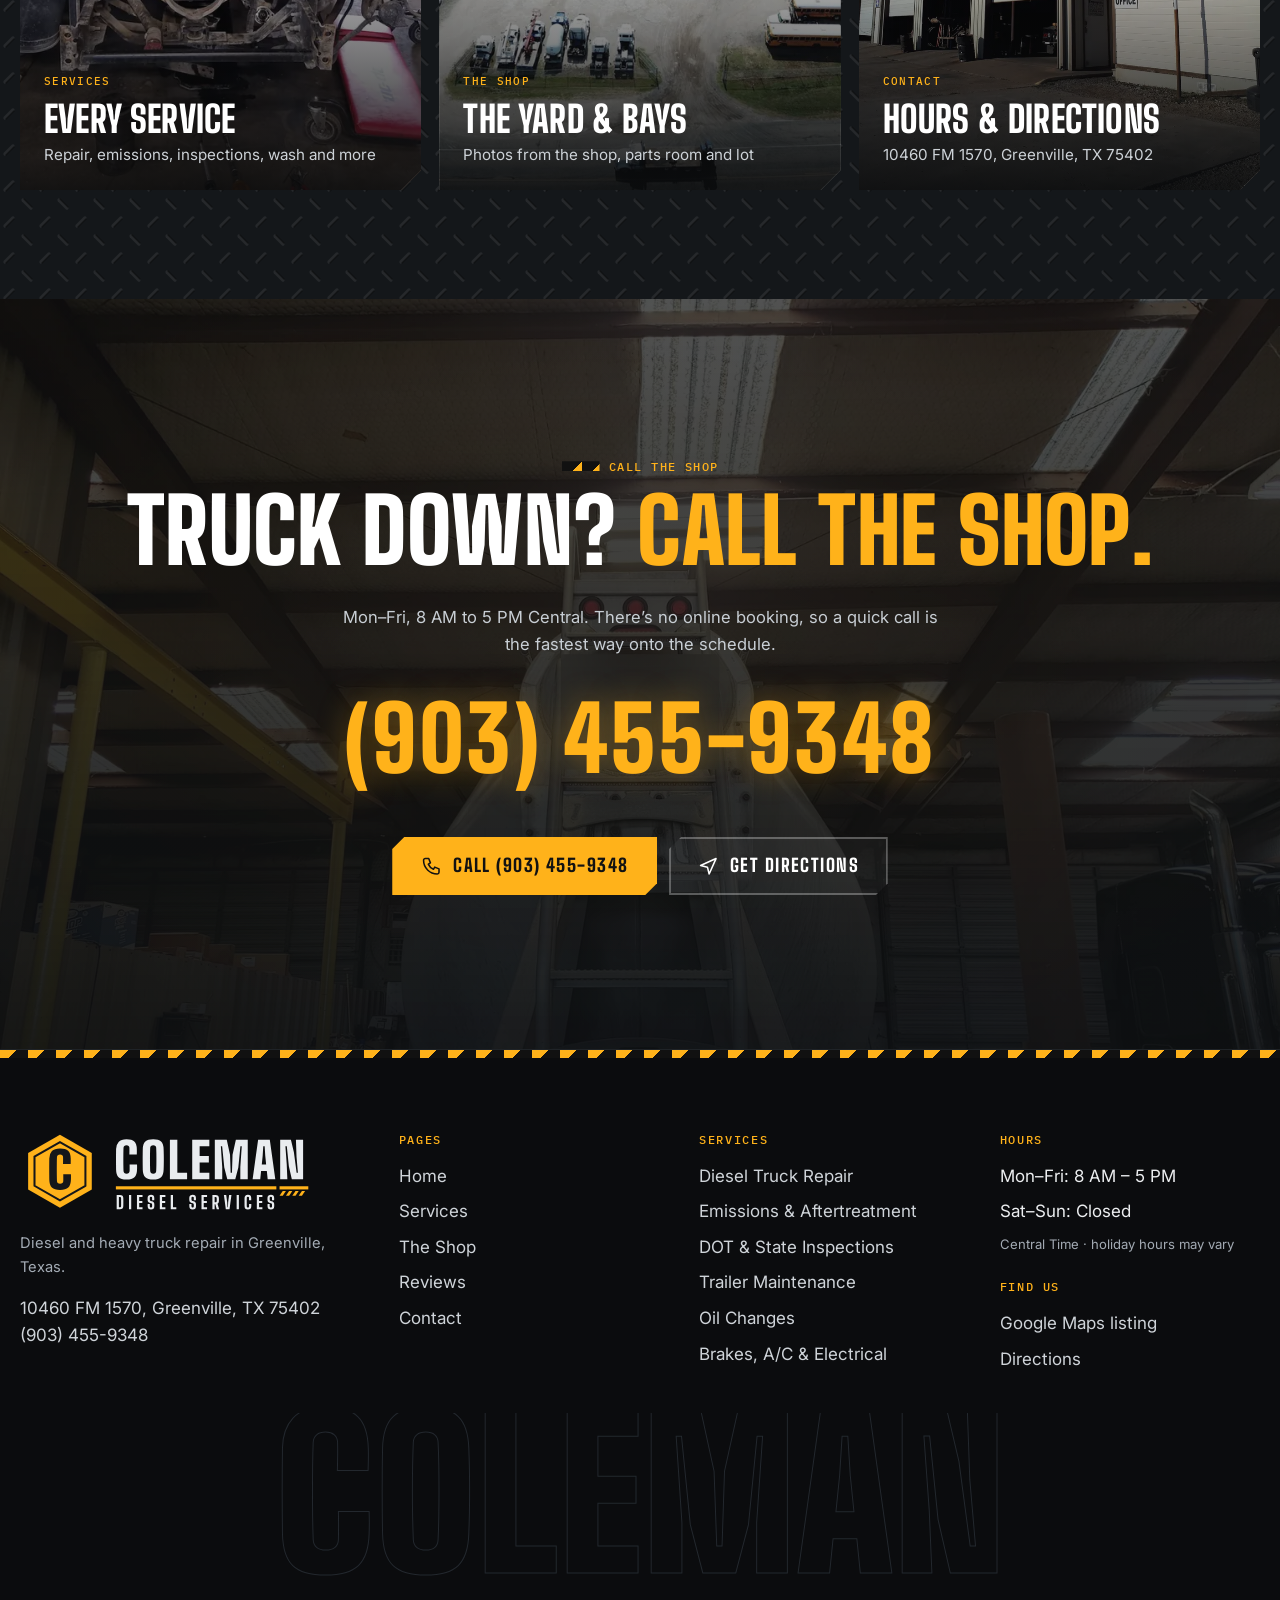
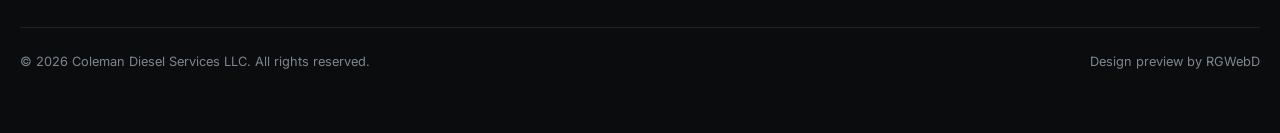
==== commit 613571c4: "Add demo visit tracking" ====
--- a/index.html
+++ b/index.html
@@ -4,7 +4,7 @@
 <meta property="og:type" content="website"><meta property="og:site_name" content="Coleman Diesel Services"><meta property="og:title" content="Coleman Diesel Services | Diesel &amp; Heavy Truck Repair in Greenville, TX"><meta property="og:description" content="Diesel and heavy truck repair in Greenville, TX: emissions diagnosis, DOT &amp; state inspections, trailer PM, oil changes, parts and truck wash. 4.7★ from 84 Google reviews. Call (903) 455-9348."><meta property="og:url" content="https://rgwebd.github.io/colemandiesel/"><meta property="og:image" content="https://rgwebd.github.io/colemandiesel/assets/og-image.jpg"><meta property="og:image:width" content="1200"><meta property="og:image:height" content="630"><meta property="og:locale" content="en_US">
 <meta name="twitter:card" content="summary_large_image"><meta name="twitter:title" content="Coleman Diesel Services | Diesel &amp; Heavy Truck Repair in Greenville, TX"><meta name="twitter:description" content="Diesel and heavy truck repair in Greenville, TX: emissions diagnosis, DOT &amp; state inspections, trailer PM, oil changes, parts and truck wash. 4.7★ from 84 Google reviews. Call (903) 455-9348."><meta name="twitter:image" content="https://rgwebd.github.io/colemandiesel/assets/og-image.jpg">
 <link rel="preload" href="assets/fonts/bigshoulders.woff2" as="font" type="font/woff2" crossorigin><link rel="preload" href="assets/fonts/inter.woff2" as="font" type="font/woff2" crossorigin>
-<link rel="stylesheet" href="assets/styles.css"><script>document.documentElement.classList.add('js')</script><script type="application/ld+json">{"@context": "https://schema.org", "@type": "AutoRepair", "@id": "https://rgwebd.github.io/colemandiesel/#business", "name": "Coleman Diesel Services LLC", "alternateName": "Coleman Diesel Services", "description": "Diesel and heavy truck repair shop in Greenville, Texas: diesel truck repair, emissions and aftertreatment diagnosis, DOT and state inspections, trailer maintenance, oil changes, brakes, A/C, a parts counter, and hopper washout and truck wash.", "url": "https://rgwebd.github.io/colemandiesel/", "telephone": "+1-903-455-9348", "image": ["https://rgwebd.github.io/colemandiesel/assets/img/g03-1600.webp", "https://rgwebd.github.io/colemandiesel/assets/img/g19-1600.webp", "https://rgwebd.github.io/colemandiesel/assets/og-image.jpg"], "logo": "https://rgwebd.github.io/colemandiesel/assets/favicon-512.png", "address": {"@type": "PostalAddress", "streetAddress": "10460 FM 1570", "addressLocality": "Greenville", "addressRegion": "TX", "postalCode": "75402", "addressCountry": "US"}, "geo": {"@type": "GeoCoordinates", "latitude": 33.0779342, "longitude": -96.152201}, "hasMap": "https://www.google.com/maps/place/Coleman+Diesel+Services+LLC/@33.0779342,-96.152201,17z/", "sameAs": ["https://www.google.com/maps/place/Coleman+Diesel+Services+LLC/@33.0779342,-96.152201,17z/"], "openingHoursSpecification": [{"@type": "OpeningHoursSpecification", "dayOfWeek": ["Monday", "Tuesday", "Wednesday", "Thursday", "Friday"], "opens": "08:00", "closes": "17:00"}], "paymentAccepted": "Check, Credit Card, Debit Card, NFC mobile payments", "amenityFeature": [{"@type": "LocationFeatureSpecification", "name": "Wheelchair-accessible parking lot", "value": true}, {"@type": "LocationFeatureSpecification", "name": "Wheelchair-accessible restroom", "value": true}, {"@type": "LocationFeatureSpecification", "name": "Restroom", "value": true}, {"@type": "LocationFeatureSpecification", "name": "On-site parking", "value": true}], "aggregateRating": {"@type": "AggregateRating", "ratingValue": 4.7, "reviewCount": 84, "bestRating": 5}, "makesOffer": [{"@type": "Offer", "itemOffered": {"@type": "Service", "name": "Diesel Truck Repair", "url": "https://rgwebd.github.io/colemandiesel/services.html#diesel-repair"}}, {"@type": "Offer", "itemOffered": {"@type": "Service", "name": "Emissions & Aftertreatment", "url": "https://rgwebd.github.io/colemandiesel/services.html#emissions"}}, {"@type": "Offer", "itemOffered": {"@type": "Service", "name": "DOT & State Inspections", "url": "https://rgwebd.github.io/colemandiesel/services.html#inspections"}}, {"@type": "Offer", "itemOffered": {"@type": "Service", "name": "Trailer Maintenance", "url": "https://rgwebd.github.io/colemandiesel/services.html#trailers"}}, {"@type": "Offer", "itemOffered": {"@type": "Service", "name": "Oil Changes", "url": "https://rgwebd.github.io/colemandiesel/services.html#oil-change"}}, {"@type": "Offer", "itemOffered": {"@type": "Service", "name": "Brakes, A/C & Electrical", "url": "https://rgwebd.github.io/colemandiesel/services.html#brakes-ac-electrical"}}, {"@type": "Offer", "itemOffered": {"@type": "Service", "name": "Hopper Washout & Truck Wash", "url": "https://rgwebd.github.io/colemandiesel/services.html#wash"}}, {"@type": "Offer", "itemOffered": {"@type": "Service", "name": "Parts Counter", "url": "https://rgwebd.github.io/colemandiesel/services.html#parts"}}, {"@type": "Offer", "itemOffered": {"@type": "Service", "name": "Onsite Service", "url": "https://rgwebd.github.io/colemandiesel/services.html#onsite"}}]}</script></head>
+<link rel="stylesheet" href="assets/styles.css"><script>document.documentElement.classList.add('js')</script><script type="application/ld+json">{"@context": "https://schema.org", "@type": "AutoRepair", "@id": "https://rgwebd.github.io/colemandiesel/#business", "name": "Coleman Diesel Services LLC", "alternateName": "Coleman Diesel Services", "description": "Diesel and heavy truck repair shop in Greenville, Texas: diesel truck repair, emissions and aftertreatment diagnosis, DOT and state inspections, trailer maintenance, oil changes, brakes, A/C, a parts counter, and hopper washout and truck wash.", "url": "https://rgwebd.github.io/colemandiesel/", "telephone": "+1-903-455-9348", "image": ["https://rgwebd.github.io/colemandiesel/assets/img/g03-1600.webp", "https://rgwebd.github.io/colemandiesel/assets/img/g19-1600.webp", "https://rgwebd.github.io/colemandiesel/assets/og-image.jpg"], "logo": "https://rgwebd.github.io/colemandiesel/assets/favicon-512.png", "address": {"@type": "PostalAddress", "streetAddress": "10460 FM 1570", "addressLocality": "Greenville", "addressRegion": "TX", "postalCode": "75402", "addressCountry": "US"}, "geo": {"@type": "GeoCoordinates", "latitude": 33.0779342, "longitude": -96.152201}, "hasMap": "https://www.google.com/maps/place/Coleman+Diesel+Services+LLC/@33.0779342,-96.152201,17z/", "sameAs": ["https://www.google.com/maps/place/Coleman+Diesel+Services+LLC/@33.0779342,-96.152201,17z/"], "openingHoursSpecification": [{"@type": "OpeningHoursSpecification", "dayOfWeek": ["Monday", "Tuesday", "Wednesday", "Thursday", "Friday"], "opens": "08:00", "closes": "17:00"}], "paymentAccepted": "Check, Credit Card, Debit Card, NFC mobile payments", "amenityFeature": [{"@type": "LocationFeatureSpecification", "name": "Wheelchair-accessible parking lot", "value": true}, {"@type": "LocationFeatureSpecification", "name": "Wheelchair-accessible restroom", "value": true}, {"@type": "LocationFeatureSpecification", "name": "Restroom", "value": true}, {"@type": "LocationFeatureSpecification", "name": "On-site parking", "value": true}], "aggregateRating": {"@type": "AggregateRating", "ratingValue": 4.7, "reviewCount": 84, "bestRating": 5}, "makesOffer": [{"@type": "Offer", "itemOffered": {"@type": "Service", "name": "Diesel Truck Repair", "url": "https://rgwebd.github.io/colemandiesel/services.html#diesel-repair"}}, {"@type": "Offer", "itemOffered": {"@type": "Service", "name": "Emissions & Aftertreatment", "url": "https://rgwebd.github.io/colemandiesel/services.html#emissions"}}, {"@type": "Offer", "itemOffered": {"@type": "Service", "name": "DOT & State Inspections", "url": "https://rgwebd.github.io/colemandiesel/services.html#inspections"}}, {"@type": "Offer", "itemOffered": {"@type": "Service", "name": "Trailer Maintenance", "url": "https://rgwebd.github.io/colemandiesel/services.html#trailers"}}, {"@type": "Offer", "itemOffered": {"@type": "Service", "name": "Oil Changes", "url": "https://rgwebd.github.io/colemandiesel/services.html#oil-change"}}, {"@type": "Offer", "itemOffered": {"@type": "Service", "name": "Brakes, A/C & Electrical", "url": "https://rgwebd.github.io/colemandiesel/services.html#brakes-ac-electrical"}}, {"@type": "Offer", "itemOffered": {"@type": "Service", "name": "Hopper Washout & Truck Wash", "url": "https://rgwebd.github.io/colemandiesel/services.html#wash"}}, {"@type": "Offer", "itemOffered": {"@type": "Service", "name": "Parts Counter", "url": "https://rgwebd.github.io/colemandiesel/services.html#parts"}}, {"@type": "Offer", "itemOffered": {"@type": "Service", "name": "Onsite Service", "url": "https://rgwebd.github.io/colemandiesel/services.html#onsite"}}]}</script><script src="https://cosmiccallers.lovable.app/demo-track.js" data-demo="colemandiesel" defer></script></head>
 <body><a class="skip" href="#main">Skip to content</a><div class="progress" aria-hidden="true"></div>
 <header class="hdr"><div class="wrap"><a class="brand" href="index.html" aria-label="Coleman Diesel Services home"><img src="assets/coleman-horizontal-light.svg" width="363" height="106" alt="Coleman Diesel Services"></a>
 <nav class="nav" aria-label="Main"><a href="index.html" aria-current="page">Home</a><a href="services.html">Services</a><a href="shop.html">The Shop</a><a href="reviews.html">Reviews</a><a href="contact.html">Contact</a></nav><div class="hdr-cta"><span class="status" data-status><i></i><span>Mon–Fri 8 AM–5 PM CT</span></span><a class="btn sm mag" href="tel:+19034559348"><svg viewBox="0 0 24 24" fill="none" stroke="currentColor" stroke-width="1.8" stroke-linecap="round" stroke-linejoin="round" aria-hidden="true"><path d="M5 3h4l2 5-2.5 1.5a11 11 0 0 0 6 6L16 13l5 2v4a2 2 0 0 1-2 2A16 16 0 0 1 3 5a2 2 0 0 1 2-2z"/></svg><span class="lbl">(903) 455-9348</span></a></div>
